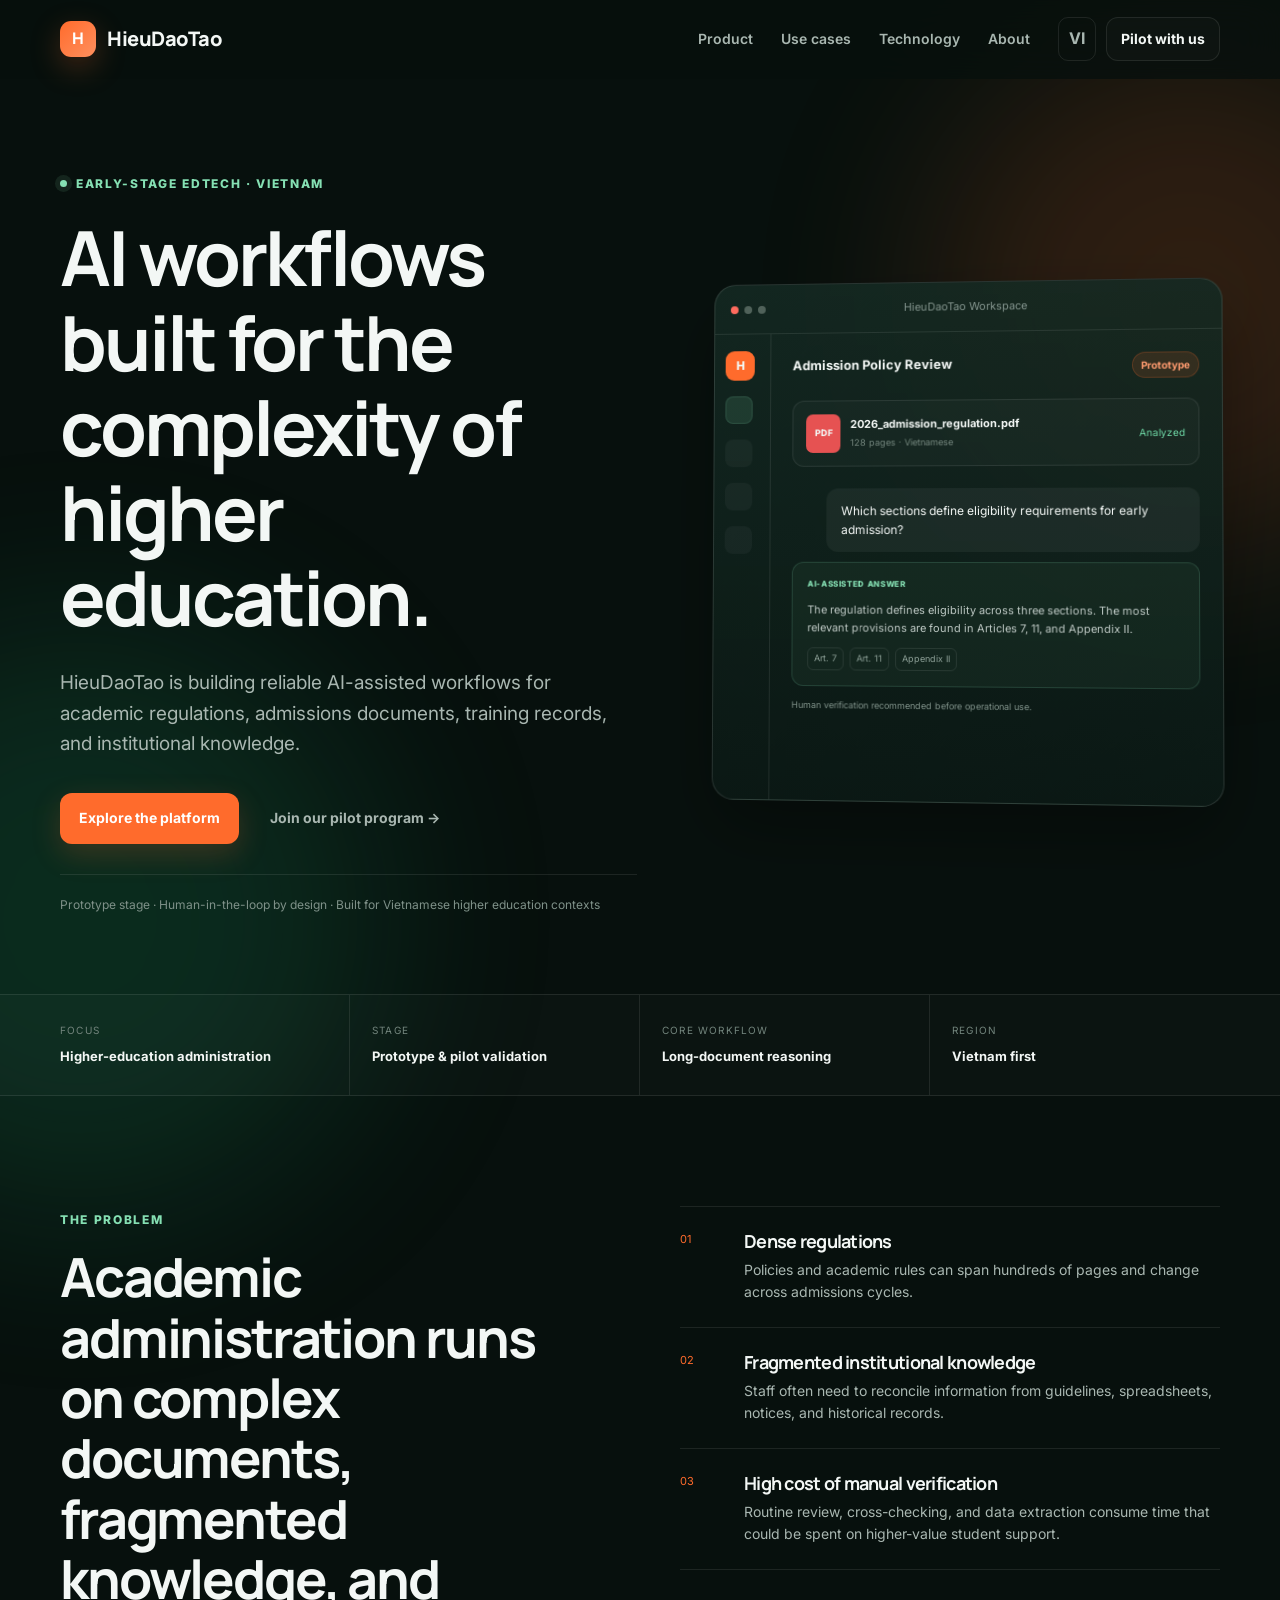
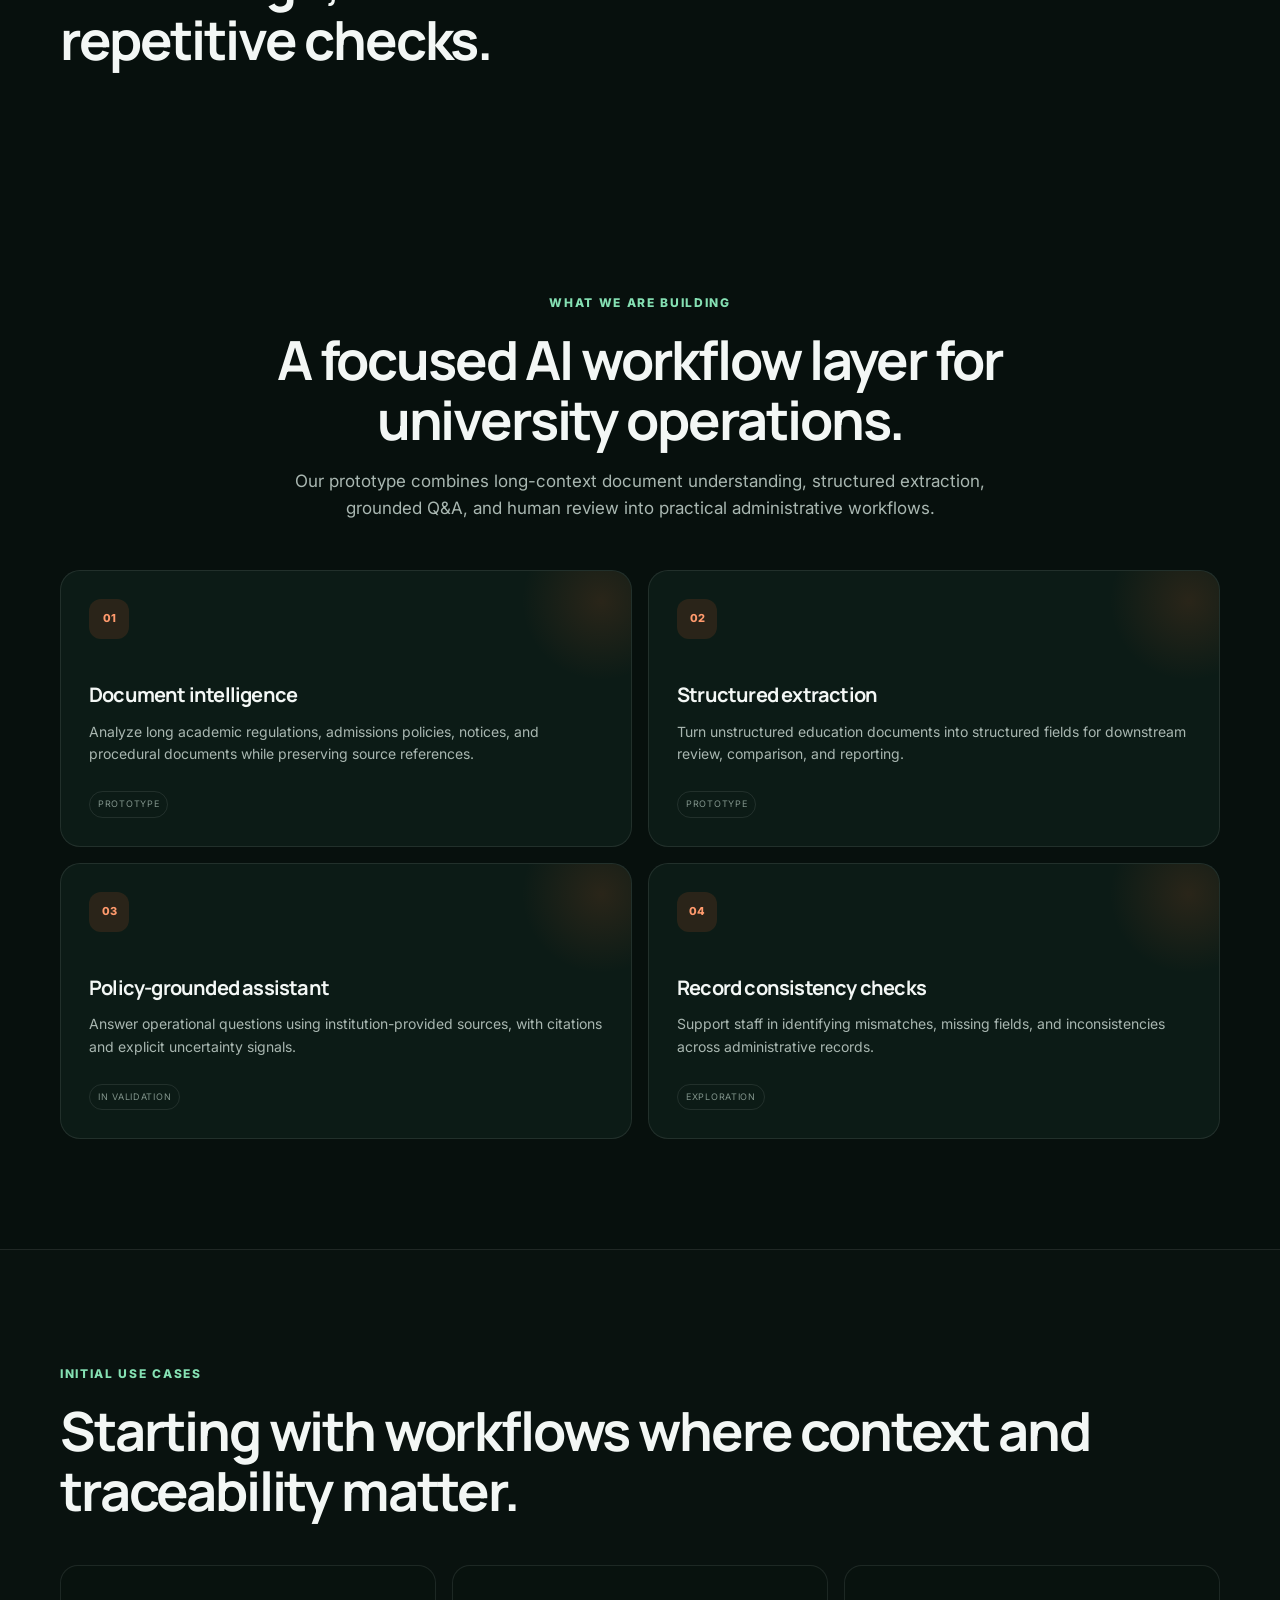
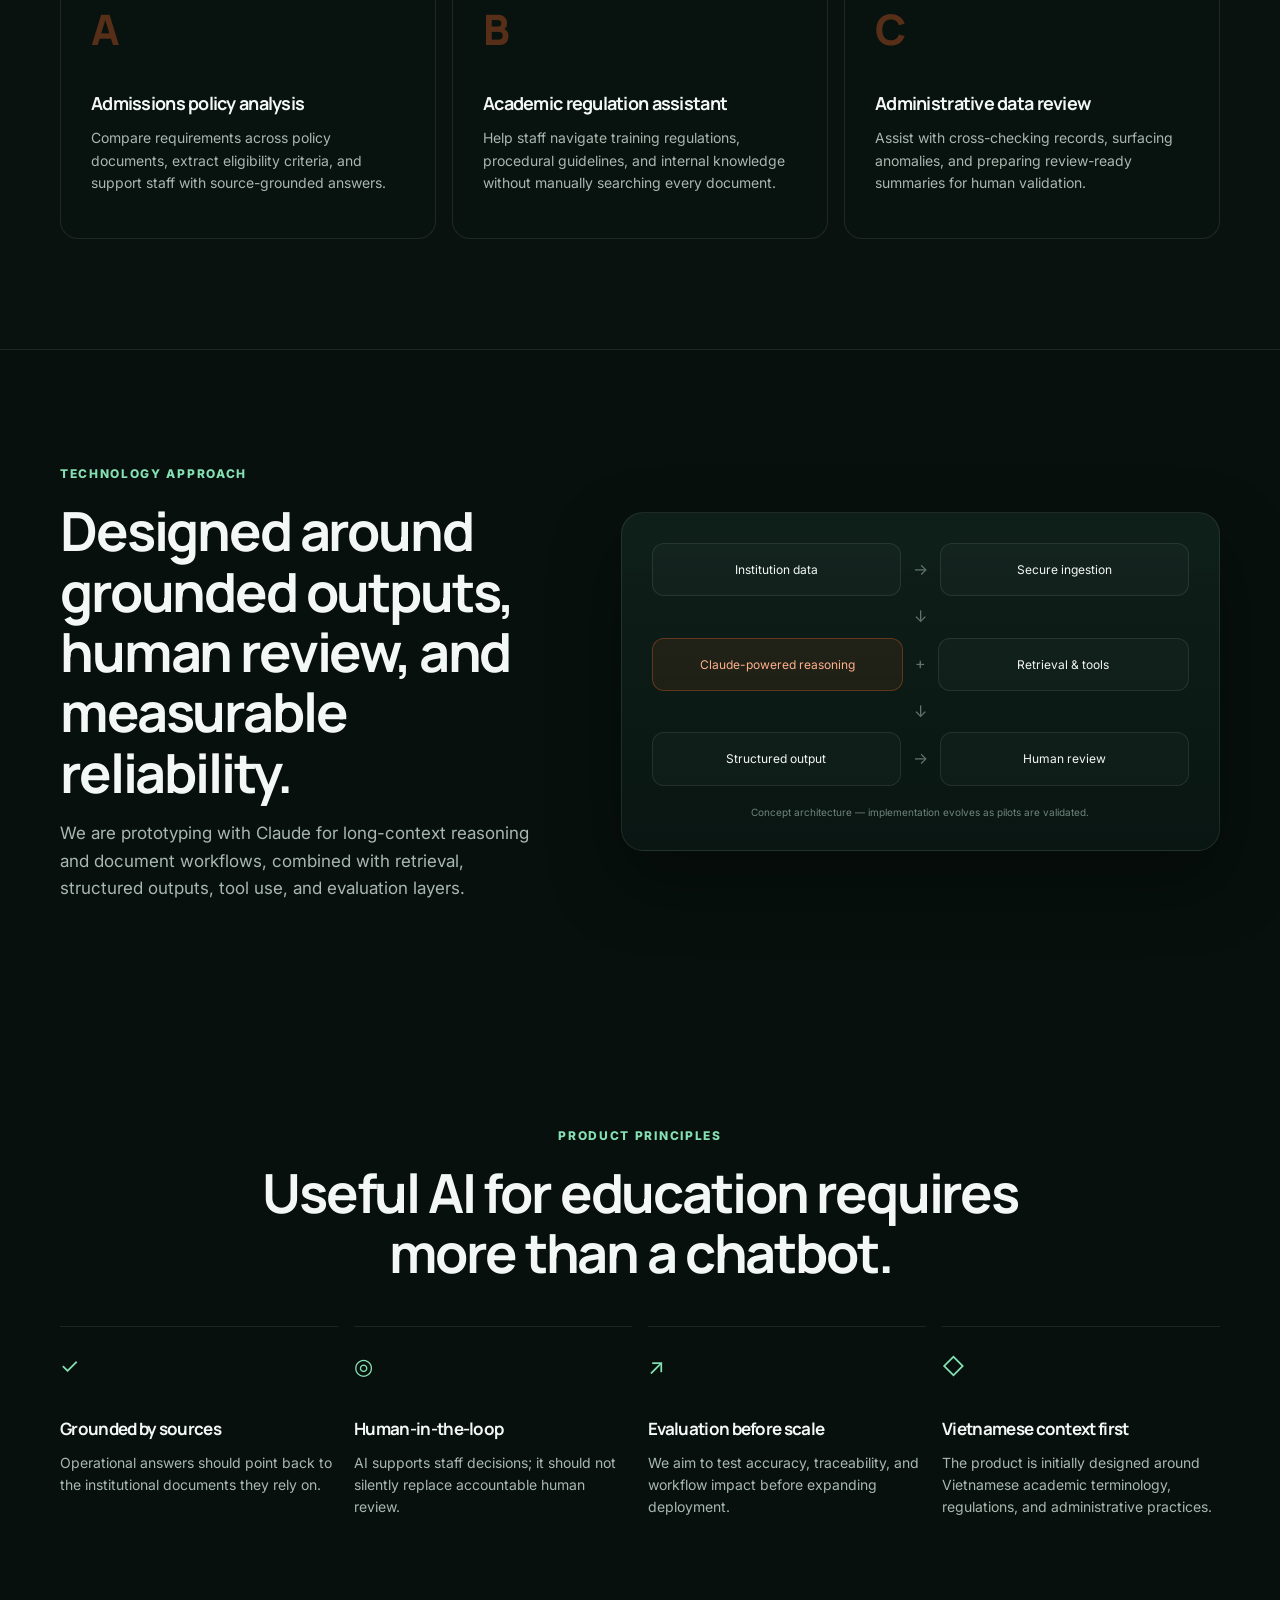
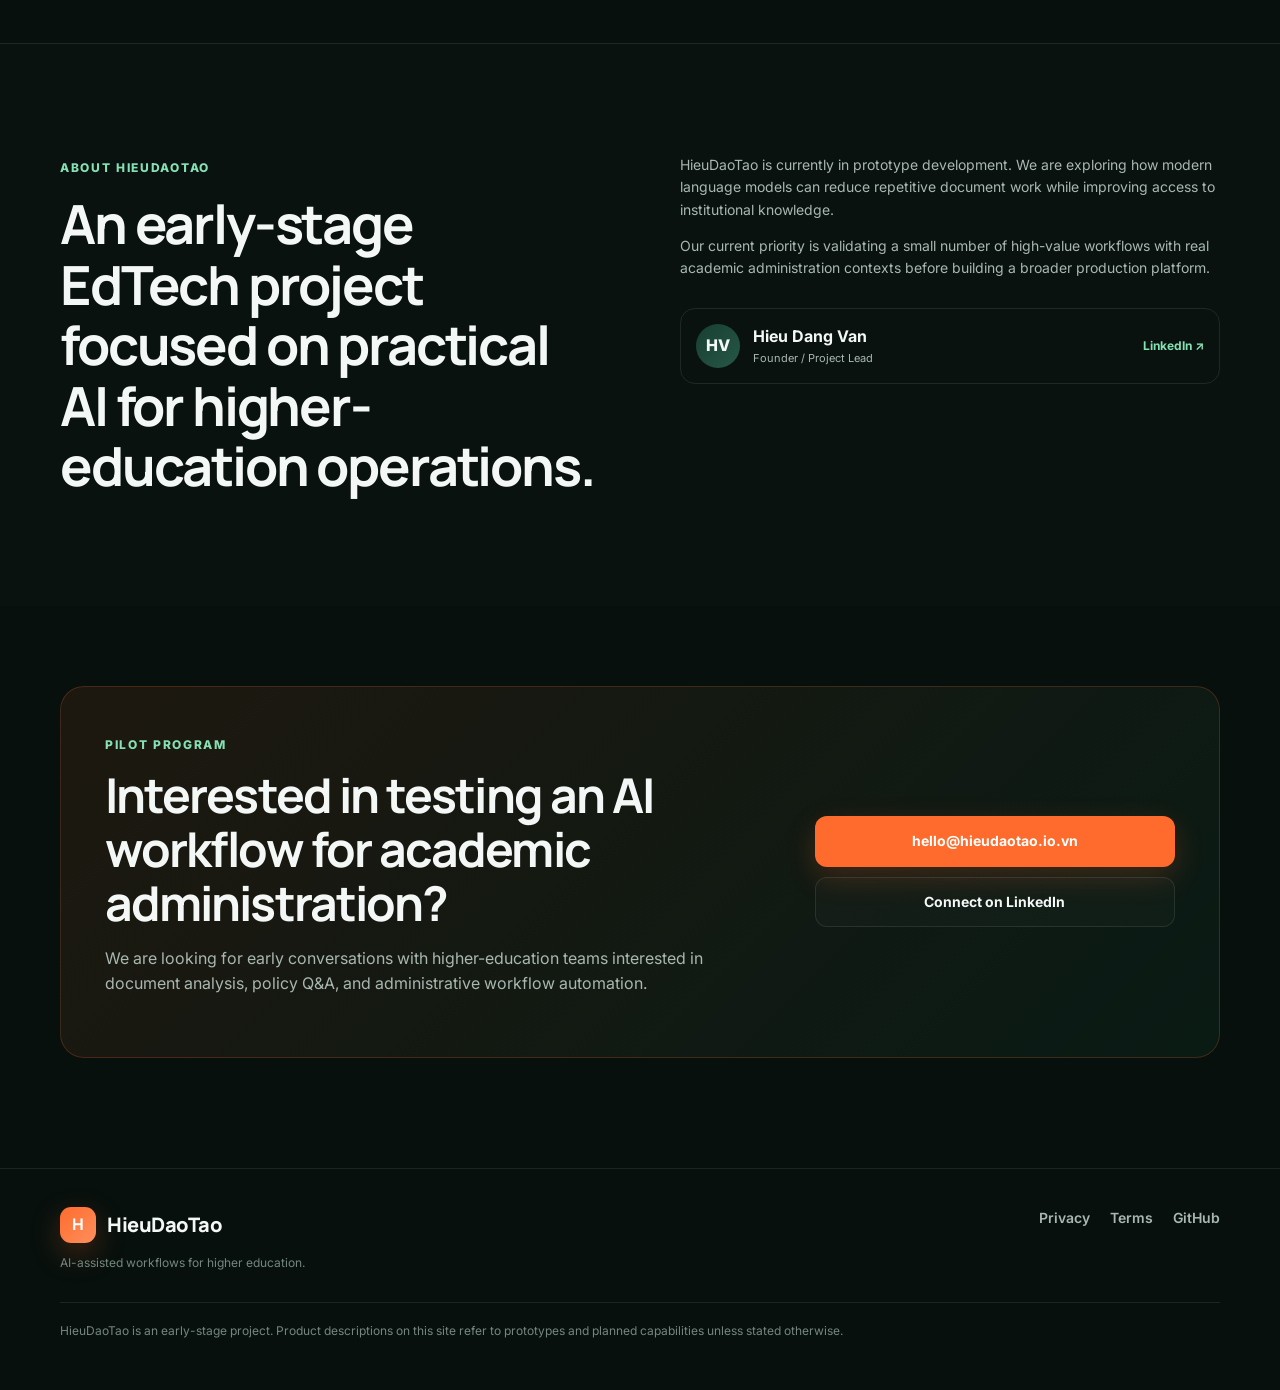
==== index.html @ e3865d44 "Initial commit" ====
<!DOCTYPE html>
<html lang="en">
<head>
  <meta charset="UTF-8" />
  <meta name="viewport" content="width=device-width, initial-scale=1.0" />
  <meta name="description" content="HieuDaoTao is an early-stage AI workflow platform for higher-education administration in Vietnam, focused on academic document analysis, policy-grounded assistance, structured extraction, and administrative workflow automation." />
  <meta name="keywords" content="HieuDaoTao, EdTech Vietnam, higher education AI, academic administration, AI workflow, document analysis, Claude, university automation" />
  <meta name="author" content="HieuDaoTao" />
  <meta name="robots" content="index,follow" />
  <meta property="og:title" content="HieuDaoTao — AI workflows for higher education" />
  <meta property="og:description" content="Building reliable AI-assisted workflows for academic administration, institutional knowledge, and complex education documents." />
  <meta property="og:type" content="website" />
  <meta property="og:url" content="https://www.hieudaotao.io.vn/" />
  <meta name="twitter:card" content="summary_large_image" />
  <link rel="canonical" href="https://www.hieudaotao.io.vn/" />
  <link rel="icon" href="data:image/svg+xml,<svg xmlns=%22http://www.w3.org/2000/svg%22 viewBox=%220 0 64 64%22><rect width=%2264%22 height=%2264%22 rx=%2216%22 fill=%22%23ff6b2c%22/><path d=%22M17 16h8v12h14V16h8v32h-8V36H25v12h-8z%22 fill=%22white%22/></svg>" />
  <title>HieuDaoTao — AI workflows for higher education</title>
  <link rel="preconnect" href="https://fonts.googleapis.com" />
  <link rel="preconnect" href="https://fonts.gstatic.com" crossorigin />
  <link href="https://fonts.googleapis.com/css2?family=Inter:wght@400;500;600;700;800&family=Manrope:wght@600;700;800&display=swap" rel="stylesheet" />
  <link rel="stylesheet" href="styles.css" />
  <script type="application/ld+json">
  {
    "@context": "https://schema.org",
    "@type": "Organization",
    "name": "HieuDaoTao",
    "url": "https://www.hieudaotao.io.vn/",
    "description": "Early-stage EdTech project building AI-assisted workflows for higher-education administration in Vietnam.",
    "foundingLocation": {"@type":"Place","addressCountry":"VN"},
    "sameAs": ["https://www.linkedin.com/in/hieu-dang-van-b16b89441"]
  }
  </script>
</head>
<body>
  <div class="page-glow glow-one"></div>
  <div class="page-glow glow-two"></div>

  <header class="site-header" id="top">
    <div class="container nav-wrap">
      <a class="brand" href="#top" aria-label="HieuDaoTao home">
        <span class="brand-mark">H</span>
        <span class="brand-name">HieuDaoTao</span>
      </a>

      <button class="nav-toggle" aria-label="Open navigation" aria-expanded="false">
        <span></span><span></span><span></span>
      </button>

      <nav class="nav-links" aria-label="Main navigation">
        <a href="#product" data-i18n="nav.product">Product</a>
        <a href="#use-cases" data-i18n="nav.usecases">Use cases</a>
        <a href="#technology" data-i18n="nav.technology">Technology</a>
        <a href="#about" data-i18n="nav.about">About</a>
      </nav>

      <div class="nav-actions">
        <button class="lang-switch" id="langSwitch" aria-label="Switch language">VI</button>
        <a class="btn btn-small btn-outline" href="#contact" data-i18n="nav.contact">Pilot with us</a>
      </div>
    </div>
  </header>

  <main>
    <section class="hero section">
      <div class="container hero-grid">
        <div class="hero-copy reveal">
          <div class="eyebrow"><span class="dot"></span><span data-i18n="hero.eyebrow">Early-stage EdTech · Vietnam</span></div>
          <h1 data-i18n="hero.title">AI workflows built for the complexity of higher education.</h1>
          <p class="hero-lead" data-i18n="hero.lead">HieuDaoTao is building reliable AI-assisted workflows for academic regulations, admissions documents, training records, and institutional knowledge.</p>
          <div class="hero-actions">
            <a class="btn btn-primary" href="#product" data-i18n="hero.cta1">Explore the platform</a>
            <a class="btn btn-ghost" href="#contact" data-i18n="hero.cta2">Join our pilot program →</a>
          </div>
          <div class="trust-line" data-i18n="hero.trust">Prototype stage · Human-in-the-loop by design · Built for Vietnamese higher education contexts</div>
        </div>

        <div class="hero-visual reveal" aria-label="Product concept interface">
          <div class="browser-card">
            <div class="browser-top"><div class="browser-dots"><span></span><span></span><span></span></div><div class="browser-label">HieuDaoTao Workspace</div></div>
            <div class="browser-body">
              <aside class="mini-sidebar">
                <div class="mini-logo">H</div>
                <div class="mini-nav active"></div><div class="mini-nav"></div><div class="mini-nav"></div><div class="mini-nav"></div>
              </aside>
              <div class="workspace">
                <div class="workspace-head"><span>Admission Policy Review</span><span class="status">Prototype</span></div>
                <div class="doc-card">
                  <div class="file-icon">PDF</div>
                  <div><strong>2026_admission_regulation.pdf</strong><small>128 pages · Vietnamese</small></div>
                  <span class="processed">Analyzed</span>
                </div>
                <div class="question">Which sections define eligibility requirements for early admission?</div>
                <div class="answer-card">
                  <div class="ai-chip">AI-assisted answer</div>
                  <p>The regulation defines eligibility across three sections. The most relevant provisions are found in Articles 7, 11, and Appendix II.</p>
                  <div class="sources"><span>Art. 7</span><span>Art. 11</span><span>Appendix II</span></div>
                </div>
                <div class="warning">Human verification recommended before operational use.</div>
              </div>
            </div>
          </div>
        </div>
      </div>
    </section>

    <section class="signal-strip">
      <div class="container signal-grid">
        <div><span class="signal-kicker" data-i18n="signals.one.kicker">Focus</span><strong data-i18n="signals.one.value">Higher-education administration</strong></div>
        <div><span class="signal-kicker" data-i18n="signals.two.kicker">Stage</span><strong data-i18n="signals.two.value">Prototype & pilot validation</strong></div>
        <div><span class="signal-kicker" data-i18n="signals.three.kicker">Core workflow</span><strong data-i18n="signals.three.value">Long-document reasoning</strong></div>
        <div><span class="signal-kicker" data-i18n="signals.four.kicker">Region</span><strong data-i18n="signals.four.value">Vietnam first</strong></div>
      </div>
    </section>

    <section class="section problem-section">
      <div class="container split-grid">
        <div class="section-heading reveal">
          <span class="section-label" data-i18n="problem.label">The problem</span>
          <h2 data-i18n="problem.title">Academic administration runs on complex documents, fragmented knowledge, and repetitive checks.</h2>
        </div>
        <div class="problem-list reveal">
          <div class="problem-item"><span>01</span><div><h3 data-i18n="problem.p1.title">Dense regulations</h3><p data-i18n="problem.p1.body">Policies and academic rules can span hundreds of pages and change across admissions cycles.</p></div></div>
          <div class="problem-item"><span>02</span><div><h3 data-i18n="problem.p2.title">Fragmented institutional knowledge</h3><p data-i18n="problem.p2.body">Staff often need to reconcile information from guidelines, spreadsheets, notices, and historical records.</p></div></div>
          <div class="problem-item"><span>03</span><div><h3 data-i18n="problem.p3.title">High cost of manual verification</h3><p data-i18n="problem.p3.body">Routine review, cross-checking, and data extraction consume time that could be spent on higher-value student support.</p></div></div>
        </div>
      </div>
    </section>

    <section class="section" id="product">
      <div class="container">
        <div class="section-heading centered reveal">
          <span class="section-label" data-i18n="product.label">What we are building</span>
          <h2 data-i18n="product.title">A focused AI workflow layer for university operations.</h2>
          <p data-i18n="product.lead">Our prototype combines long-context document understanding, structured extraction, grounded Q&A, and human review into practical administrative workflows.</p>
        </div>

        <div class="feature-grid">
          <article class="feature-card reveal"><div class="feature-icon">01</div><h3 data-i18n="product.f1.title">Document intelligence</h3><p data-i18n="product.f1.body">Analyze long academic regulations, admissions policies, notices, and procedural documents while preserving source references.</p><span class="feature-tag" data-i18n="product.f1.tag">Prototype</span></article>
          <article class="feature-card reveal"><div class="feature-icon">02</div><h3 data-i18n="product.f2.title">Structured extraction</h3><p data-i18n="product.f2.body">Turn unstructured education documents into structured fields for downstream review, comparison, and reporting.</p><span class="feature-tag" data-i18n="product.f2.tag">Prototype</span></article>
          <article class="feature-card reveal"><div class="feature-icon">03</div><h3 data-i18n="product.f3.title">Policy-grounded assistant</h3><p data-i18n="product.f3.body">Answer operational questions using institution-provided sources, with citations and explicit uncertainty signals.</p><span class="feature-tag" data-i18n="product.f3.tag">In validation</span></article>
          <article class="feature-card reveal"><div class="feature-icon">04</div><h3 data-i18n="product.f4.title">Record consistency checks</h3><p data-i18n="product.f4.body">Support staff in identifying mismatches, missing fields, and inconsistencies across administrative records.</p><span class="feature-tag" data-i18n="product.f4.tag">Exploration</span></article>
        </div>
      </div>
    </section>

    <section class="section usecase-section" id="use-cases">
      <div class="container">
        <div class="section-heading reveal">
          <span class="section-label" data-i18n="usecases.label">Initial use cases</span>
          <h2 data-i18n="usecases.title">Starting with workflows where context and traceability matter.</h2>
        </div>
        <div class="usecase-grid">
          <article class="usecase-card reveal"><div class="usecase-number">A</div><h3 data-i18n="usecases.u1.title">Admissions policy analysis</h3><p data-i18n="usecases.u1.body">Compare requirements across policy documents, extract eligibility criteria, and support staff with source-grounded answers.</p></article>
          <article class="usecase-card reveal"><div class="usecase-number">B</div><h3 data-i18n="usecases.u2.title">Academic regulation assistant</h3><p data-i18n="usecases.u2.body">Help staff navigate training regulations, procedural guidelines, and internal knowledge without manually searching every document.</p></article>
          <article class="usecase-card reveal"><div class="usecase-number">C</div><h3 data-i18n="usecases.u3.title">Administrative data review</h3><p data-i18n="usecases.u3.body">Assist with cross-checking records, surfacing anomalies, and preparing review-ready summaries for human validation.</p></article>
        </div>
      </div>
    </section>

    <section class="section architecture-section" id="technology">
      <div class="container architecture-grid">
        <div class="section-heading reveal">
          <span class="section-label" data-i18n="tech.label">Technology approach</span>
          <h2 data-i18n="tech.title">Designed around grounded outputs, human review, and measurable reliability.</h2>
          <p data-i18n="tech.lead">We are prototyping with Claude for long-context reasoning and document workflows, combined with retrieval, structured outputs, tool use, and evaluation layers.</p>
        </div>
        <div class="architecture-card reveal">
          <div class="arch-row"><div class="arch-node">Institution data</div><span>→</span><div class="arch-node">Secure ingestion</div></div>
          <div class="arch-connector">↓</div>
          <div class="arch-row"><div class="arch-node emphasis">Claude-powered reasoning</div><span>+</span><div class="arch-node">Retrieval & tools</div></div>
          <div class="arch-connector">↓</div>
          <div class="arch-row"><div class="arch-node">Structured output</div><span>→</span><div class="arch-node">Human review</div></div>
          <div class="arch-note" data-i18n="tech.note">Concept architecture — implementation evolves as pilots are validated.</div>
        </div>
      </div>
    </section>

    <section class="section principles-section">
      <div class="container">
        <div class="section-heading centered reveal">
          <span class="section-label" data-i18n="principles.label">Product principles</span>
          <h2 data-i18n="principles.title">Useful AI for education requires more than a chatbot.</h2>
        </div>
        <div class="principles-grid">
          <div class="principle reveal"><div class="principle-icon">✓</div><h3 data-i18n="principles.p1.title">Grounded by sources</h3><p data-i18n="principles.p1.body">Operational answers should point back to the institutional documents they rely on.</p></div>
          <div class="principle reveal"><div class="principle-icon">◎</div><h3 data-i18n="principles.p2.title">Human-in-the-loop</h3><p data-i18n="principles.p2.body">AI supports staff decisions; it should not silently replace accountable human review.</p></div>
          <div class="principle reveal"><div class="principle-icon">↗</div><h3 data-i18n="principles.p3.title">Evaluation before scale</h3><p data-i18n="principles.p3.body">We aim to test accuracy, traceability, and workflow impact before expanding deployment.</p></div>
          <div class="principle reveal"><div class="principle-icon">◇</div><h3 data-i18n="principles.p4.title">Vietnamese context first</h3><p data-i18n="principles.p4.body">The product is initially designed around Vietnamese academic terminology, regulations, and administrative practices.</p></div>
        </div>
      </div>
    </section>

    <section class="section about-section" id="about">
      <div class="container about-grid">
        <div class="section-heading reveal">
          <span class="section-label" data-i18n="about.label">About HieuDaoTao</span>
          <h2 data-i18n="about.title">An early-stage EdTech project focused on practical AI for higher-education operations.</h2>
        </div>
        <div class="about-copy reveal">
          <p data-i18n="about.p1">HieuDaoTao is currently in prototype development. We are exploring how modern language models can reduce repetitive document work while improving access to institutional knowledge.</p>
          <p data-i18n="about.p2">Our current priority is validating a small number of high-value workflows with real academic administration contexts before building a broader production platform.</p>
          <div class="founder-card">
            <div class="avatar">HV</div>
            <div><strong>Hieu Dang Van</strong><span data-i18n="about.role">Founder / Project Lead</span></div>
            <a href="https://www.linkedin.com/in/hieu-dang-van-b16b89441" target="_blank" rel="noopener noreferrer">LinkedIn ↗</a>
          </div>
        </div>
      </div>
    </section>

    <section class="section contact-section" id="contact">
      <div class="container contact-card reveal">
        <div>
          <span class="section-label" data-i18n="contact.label">Pilot program</span>
          <h2 data-i18n="contact.title">Interested in testing an AI workflow for academic administration?</h2>
          <p data-i18n="contact.body">We are looking for early conversations with higher-education teams interested in document analysis, policy Q&A, and administrative workflow automation.</p>
        </div>
        <div class="contact-actions">
          <a class="btn btn-primary" href="mailto:hello@hieudaotao.io.vn" data-i18n="contact.email">hello@hieudaotao.io.vn</a>
          <a class="btn btn-outline" href="https://www.linkedin.com/in/hieu-dang-van-b16b89441" target="_blank" rel="noopener noreferrer" data-i18n="contact.linkedin">Connect on LinkedIn</a>
        </div>
      </div>
    </section>
  </main>

  <footer class="footer">
    <div class="container footer-grid">
      <div><a class="brand" href="#top"><span class="brand-mark">H</span><span class="brand-name">HieuDaoTao</span></a><p data-i18n="footer.tagline">AI-assisted workflows for higher education.</p></div>
      <div class="footer-links"><a href="privacy.html" data-i18n="footer.privacy">Privacy</a><a href="terms.html" data-i18n="footer.terms">Terms</a><a href="https://github.com/tieuhac0109/tvtsDUE" target="_blank" rel="noopener noreferrer">GitHub</a></div>
      <p class="footer-note" data-i18n="footer.note">HieuDaoTao is an early-stage project. Product descriptions on this site refer to prototypes and planned capabilities unless stated otherwise.</p>
    </div>
  </footer>

  <script src="script.js"></script>
</body>
</html>
---- styles.css ----
:root {
  --bg: #07100d;
  --bg-soft: #0b1713;
  --panel: rgba(16, 32, 27, .72);
  --panel-solid: #10201b;
  --line: rgba(255,255,255,.09);
  --text: #f3f7f5;
  --muted: #a9b7b1;
  --accent: #ff6b2c;
  --accent-2: #85e0b3;
  --success: #6ed7a5;
  --font: Inter, system-ui, sans-serif;
  --display: Manrope, Inter, system-ui, sans-serif;
  --shadow: 0 30px 70px rgba(0,0,0,.35);
}
*{box-sizing:border-box}
html{scroll-behavior:smooth}
body{margin:0;background:var(--bg);color:var(--text);font-family:var(--font);line-height:1.6;overflow-x:hidden}
a{color:inherit;text-decoration:none}
button{font:inherit}
.container{width:min(1160px,calc(100% - 40px));margin:0 auto}
.section{padding:110px 0;position:relative}
.page-glow{position:fixed;border-radius:50%;filter:blur(100px);opacity:.16;pointer-events:none;z-index:-1}
.glow-one{width:520px;height:520px;background:var(--accent);right:-170px;top:40px}
.glow-two{width:600px;height:600px;background:#23b978;left:-220px;top:620px}
.site-header{position:sticky;top:0;z-index:50;background:rgba(7,16,13,.78);backdrop-filter:blur(18px);border-bottom:1px solid transparent;transition:.25s ease}
.site-header.scrolled{border-bottom-color:var(--line)}
.nav-wrap{height:78px;display:flex;align-items:center;gap:28px}
.brand{display:inline-flex;align-items:center;gap:11px;font-family:var(--display);font-weight:800;letter-spacing:-.03em}
.brand-mark{width:36px;height:36px;border-radius:11px;background:linear-gradient(135deg,var(--accent),#ff8f5e);display:grid;place-items:center;color:white;box-shadow:0 10px 30px rgba(255,107,44,.25)}
.brand-name{font-size:20px}
.nav-links{display:flex;gap:28px;margin-left:auto}
.nav-links a,.footer-links a{color:var(--muted);font-size:14px;font-weight:600;transition:.2s}
.nav-links a:hover,.footer-links a:hover{color:var(--text)}
.nav-actions{display:flex;align-items:center;gap:10px}
.lang-switch{background:transparent;border:1px solid var(--line);color:var(--muted);border-radius:10px;padding:8px 10px;cursor:pointer;font-weight:700}
.nav-toggle{display:none;background:none;border:0;width:40px;height:40px;padding:8px;margin-left:auto}
.nav-toggle span{display:block;height:2px;background:#fff;margin:5px 0;border-radius:2px}
.btn{display:inline-flex;align-items:center;justify-content:center;gap:8px;border-radius:12px;padding:13px 18px;font-weight:700;font-size:14px;border:1px solid transparent;transition:.2s ease;white-space:nowrap}
.btn:hover{transform:translateY(-2px)}
.btn-primary{background:var(--accent);color:white;box-shadow:0 10px 30px rgba(255,107,44,.2)}
.btn-outline{border-color:var(--line);background:rgba(255,255,255,.02)}
.btn-ghost{color:var(--muted)}
.btn-small{padding:10px 14px}
.hero{padding-top:90px;padding-bottom:80px}
.hero-grid{display:grid;grid-template-columns:1.06fr .94fr;gap:72px;align-items:center}
.eyebrow,.section-label{display:inline-flex;align-items:center;gap:9px;color:var(--accent-2);font-size:12px;font-weight:800;text-transform:uppercase;letter-spacing:.14em}
.dot{width:7px;height:7px;background:var(--accent-2);border-radius:50%;box-shadow:0 0 0 5px rgba(133,224,179,.1)}
h1,h2,h3{font-family:var(--display);margin:0;line-height:1.12;letter-spacing:-.04em}
h1{font-size:clamp(44px,6vw,76px);max-width:820px;margin-top:20px}
h2{font-size:clamp(34px,4.3vw,54px)}
h3{font-size:20px}
.hero-lead{font-size:19px;color:var(--muted);max-width:680px;margin:28px 0 0}
.hero-actions{display:flex;gap:12px;flex-wrap:wrap;margin-top:34px}
.trust-line{margin-top:30px;padding-top:20px;border-top:1px solid var(--line);font-size:12px;color:#7f9189}
.browser-card{border:1px solid rgba(255,255,255,.12);background:linear-gradient(180deg,rgba(20,41,34,.88),rgba(10,24,20,.96));border-radius:22px;overflow:hidden;box-shadow:var(--shadow);transform:perspective(900px) rotateY(-3deg) rotateX(1deg)}
.browser-top{height:50px;border-bottom:1px solid var(--line);display:flex;align-items:center;padding:0 16px;position:relative}
.browser-dots{display:flex;gap:6px}.browser-dots span{width:8px;height:8px;border-radius:50%;background:#50625a}.browser-dots span:first-child{background:#ff6b5e}.browser-label{font-size:11px;color:#82938c;position:absolute;left:50%;transform:translateX(-50%)}
.browser-body{min-height:470px;display:flex}.mini-sidebar{width:58px;border-right:1px solid var(--line);padding:17px 11px}.mini-logo{width:30px;height:30px;background:var(--accent);border-radius:9px;display:grid;place-items:center;font-weight:800;font-size:12px}.mini-nav{width:28px;height:28px;border-radius:8px;background:rgba(255,255,255,.04);margin-top:16px}.mini-nav.active{background:rgba(133,224,179,.12);border:1px solid rgba(133,224,179,.14)}
.workspace{padding:22px;flex:1}.workspace-head{display:flex;justify-content:space-between;font-size:13px;font-weight:700}.status{font-size:10px;background:rgba(255,107,44,.13);color:#ff9b6f;border:1px solid rgba(255,107,44,.2);padding:4px 8px;border-radius:99px}.doc-card{display:flex;align-items:center;gap:10px;margin-top:20px;padding:13px;border-radius:12px;border:1px solid var(--line);background:rgba(255,255,255,.025);font-size:11px}.file-icon{width:35px;height:39px;border-radius:7px;background:#e65252;display:grid;place-items:center;font-size:9px;font-weight:800}.doc-card small{display:block;color:#73857d;margin-top:2px}.processed{margin-left:auto;color:var(--success);font-size:10px}.question{margin-top:22px;padding:13px 15px;background:rgba(255,255,255,.05);border-radius:12px;font-size:12px;margin-left:35px}.answer-card{margin-top:10px;padding:15px;border:1px solid rgba(133,224,179,.16);background:rgba(133,224,179,.05);border-radius:12px;font-size:11px}.ai-chip{color:var(--accent-2);font-weight:800;text-transform:uppercase;letter-spacing:.08em;font-size:8px}.answer-card p{color:#bec9c4}.sources{display:flex;gap:6px}.sources span{font-size:9px;border:1px solid var(--line);padding:3px 6px;border-radius:6px;color:#8ea198}.warning{margin-top:12px;color:#7f9189;font-size:9px}
.signal-strip{border-top:1px solid var(--line);border-bottom:1px solid var(--line);background:rgba(255,255,255,.018)}
.signal-grid{display:grid;grid-template-columns:repeat(4,1fr)}.signal-grid>div{padding:27px 22px;border-right:1px solid var(--line)}.signal-grid>div:first-child{padding-left:0}.signal-grid>div:last-child{border-right:0}.signal-kicker{display:block;color:#73857d;font-size:10px;text-transform:uppercase;letter-spacing:.12em;margin-bottom:5px}.signal-grid strong{font-size:13px}
.split-grid{display:grid;grid-template-columns:1fr 1fr;gap:80px}.section-heading h2{margin-top:14px}.section-heading p{max-width:720px;color:var(--muted);font-size:17px;margin:18px 0 0}.centered{text-align:center;max-width:800px;margin:0 auto}.centered p{margin-left:auto;margin-right:auto}
.problem-list{border-top:1px solid var(--line)}.problem-item{display:grid;grid-template-columns:48px 1fr;gap:16px;padding:24px 0;border-bottom:1px solid var(--line)}.problem-item>span{font-size:11px;color:var(--accent)}.problem-item h3{font-size:18px;margin-bottom:7px}.problem-item p{margin:0;color:var(--muted);font-size:14px}
.feature-grid{display:grid;grid-template-columns:repeat(2,1fr);gap:16px;margin-top:48px}.feature-card{position:relative;background:var(--panel);border:1px solid var(--line);border-radius:20px;padding:28px;min-height:250px;overflow:hidden}.feature-card:after{content:"";position:absolute;width:160px;height:160px;background:radial-gradient(circle,rgba(255,107,44,.12),transparent 70%);right:-50px;top:-50px}.feature-icon{width:40px;height:40px;border-radius:12px;background:rgba(255,107,44,.12);color:#ff9a6d;display:grid;place-items:center;font-size:11px;font-weight:800;margin-bottom:45px}.feature-card p,.usecase-card p,.principle p,.about-copy p{color:var(--muted);font-size:14px}.feature-tag{display:inline-block;margin-top:12px;padding:5px 8px;border-radius:999px;border:1px solid var(--line);font-size:9px;text-transform:uppercase;letter-spacing:.08em;color:#82958c}
.usecase-section{background:rgba(255,255,255,.012);border-top:1px solid var(--line);border-bottom:1px solid var(--line)}.usecase-grid{display:grid;grid-template-columns:repeat(3,1fr);gap:16px;margin-top:44px}.usecase-card{padding:30px;border:1px solid var(--line);border-radius:18px;background:rgba(9,21,17,.7)}.usecase-number{font-family:var(--display);font-size:42px;font-weight:800;color:rgba(255,107,44,.32);margin-bottom:30px}.usecase-card h3{font-size:18px}
.architecture-grid{display:grid;grid-template-columns:.9fr 1.1fr;gap:70px;align-items:center}.architecture-card{border:1px solid var(--line);background:linear-gradient(180deg,rgba(17,35,29,.8),rgba(10,23,19,.9));border-radius:22px;padding:30px;box-shadow:var(--shadow)}.arch-row{display:flex;gap:12px;align-items:center}.arch-row>span{color:#60756b}.arch-node{flex:1;border:1px solid var(--line);border-radius:12px;padding:16px;text-align:center;font-size:12px;background:rgba(255,255,255,.025)}.arch-node.emphasis{border-color:rgba(255,107,44,.3);background:rgba(255,107,44,.08);color:#ffb08d}.arch-connector{text-align:center;color:#60756b;padding:8px}.arch-note{font-size:10px;color:#70847b;text-align:center;margin-top:18px}
.principles-grid{display:grid;grid-template-columns:repeat(4,1fr);gap:16px;margin-top:44px}.principle{border-top:1px solid var(--line);padding-top:22px}.principle-icon{font-size:22px;color:var(--accent-2);margin-bottom:34px}.principle h3{font-size:17px}
.about-section{background:rgba(255,255,255,.012);border-top:1px solid var(--line)}.about-grid{display:grid;grid-template-columns:1fr 1fr;gap:80px}.about-copy>p:first-child{margin-top:0}.founder-card{display:flex;align-items:center;gap:13px;margin-top:28px;padding:15px;border:1px solid var(--line);border-radius:15px}.avatar{width:44px;height:44px;border-radius:50%;display:grid;place-items:center;background:linear-gradient(135deg,#173f31,#275747);font-weight:800}.founder-card strong,.founder-card span{display:block}.founder-card span{font-size:11px;color:var(--muted)}.founder-card a{margin-left:auto;color:var(--accent-2);font-size:12px;font-weight:700}
.contact-section{padding-top:80px}.contact-card{padding:44px;border-radius:24px;border:1px solid rgba(255,107,44,.2);background:linear-gradient(135deg,rgba(255,107,44,.09),rgba(18,59,45,.25));display:grid;grid-template-columns:1.3fr .7fr;gap:40px;align-items:center}.contact-card h2{font-size:clamp(30px,4vw,48px);margin-top:12px}.contact-card p{color:var(--muted);max-width:700px}.contact-actions{display:flex;flex-direction:column;align-items:stretch;gap:10px}
.footer{border-top:1px solid var(--line);padding:38px 0 50px}.footer-grid{display:grid;grid-template-columns:1fr auto;gap:20px}.footer p{color:#74867e;font-size:12px;margin:10px 0 0}.footer-links{display:flex;gap:20px;align-items:flex-start}.footer-note{grid-column:1/-1;border-top:1px solid var(--line);padding-top:18px!important}
.reveal{opacity:0;transform:translateY(18px);transition:opacity .6s ease,transform .6s ease}.reveal.visible{opacity:1;transform:none}
@media (max-width:900px){.nav-links,.nav-actions .btn{display:none}.nav-toggle{display:block}.nav-actions{margin-left:0}.nav-wrap{gap:10px}.nav-links.mobile-open{display:flex;position:absolute;top:78px;left:20px;right:20px;flex-direction:column;background:#0c1a15;border:1px solid var(--line);border-radius:16px;padding:18px;box-shadow:var(--shadow)}.hero-grid,.split-grid,.architecture-grid,.about-grid,.contact-card{grid-template-columns:1fr}.hero{padding-top:55px}.hero-grid{gap:50px}.browser-card{transform:none;max-width:620px}.signal-grid{grid-template-columns:repeat(2,1fr)}.signal-grid>div{border-bottom:1px solid var(--line)}.feature-grid{grid-template-columns:1fr}.usecase-grid{grid-template-columns:1fr}.principles-grid{grid-template-columns:repeat(2,1fr)}.section{padding:80px 0}}
@media (max-width:560px){.container{width:min(100% - 28px,1160px)}h1{font-size:42px}.hero-lead{font-size:16px}.browser-body{min-height:400px}.mini-sidebar{display:none}.workspace{padding:16px}.signal-grid{grid-template-columns:1fr}.signal-grid>div{border-right:0;padding-left:0}.principles-grid{grid-template-columns:1fr}.contact-card{padding:28px 22px}.footer-grid{grid-template-columns:1fr}.footer-links{flex-wrap:wrap}.nav-actions{margin-left:auto}.section{padding:68px 0}}
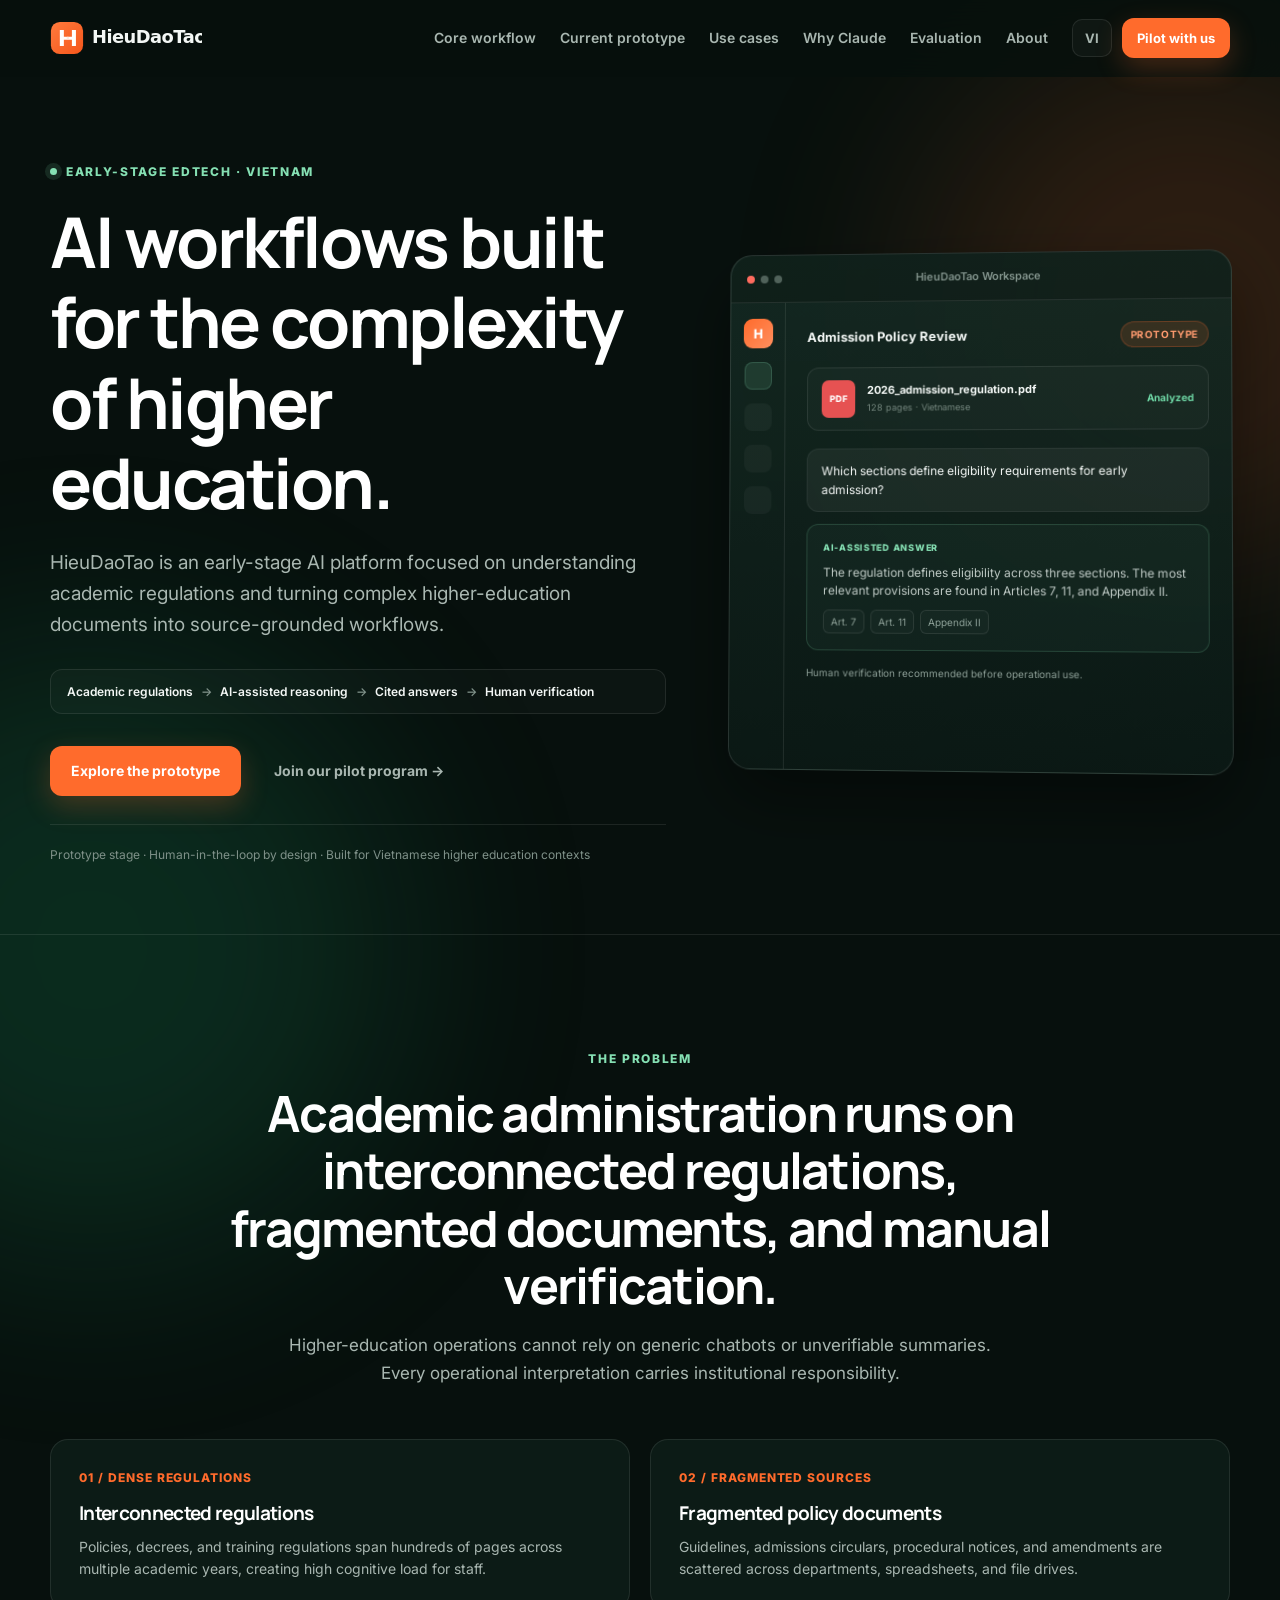
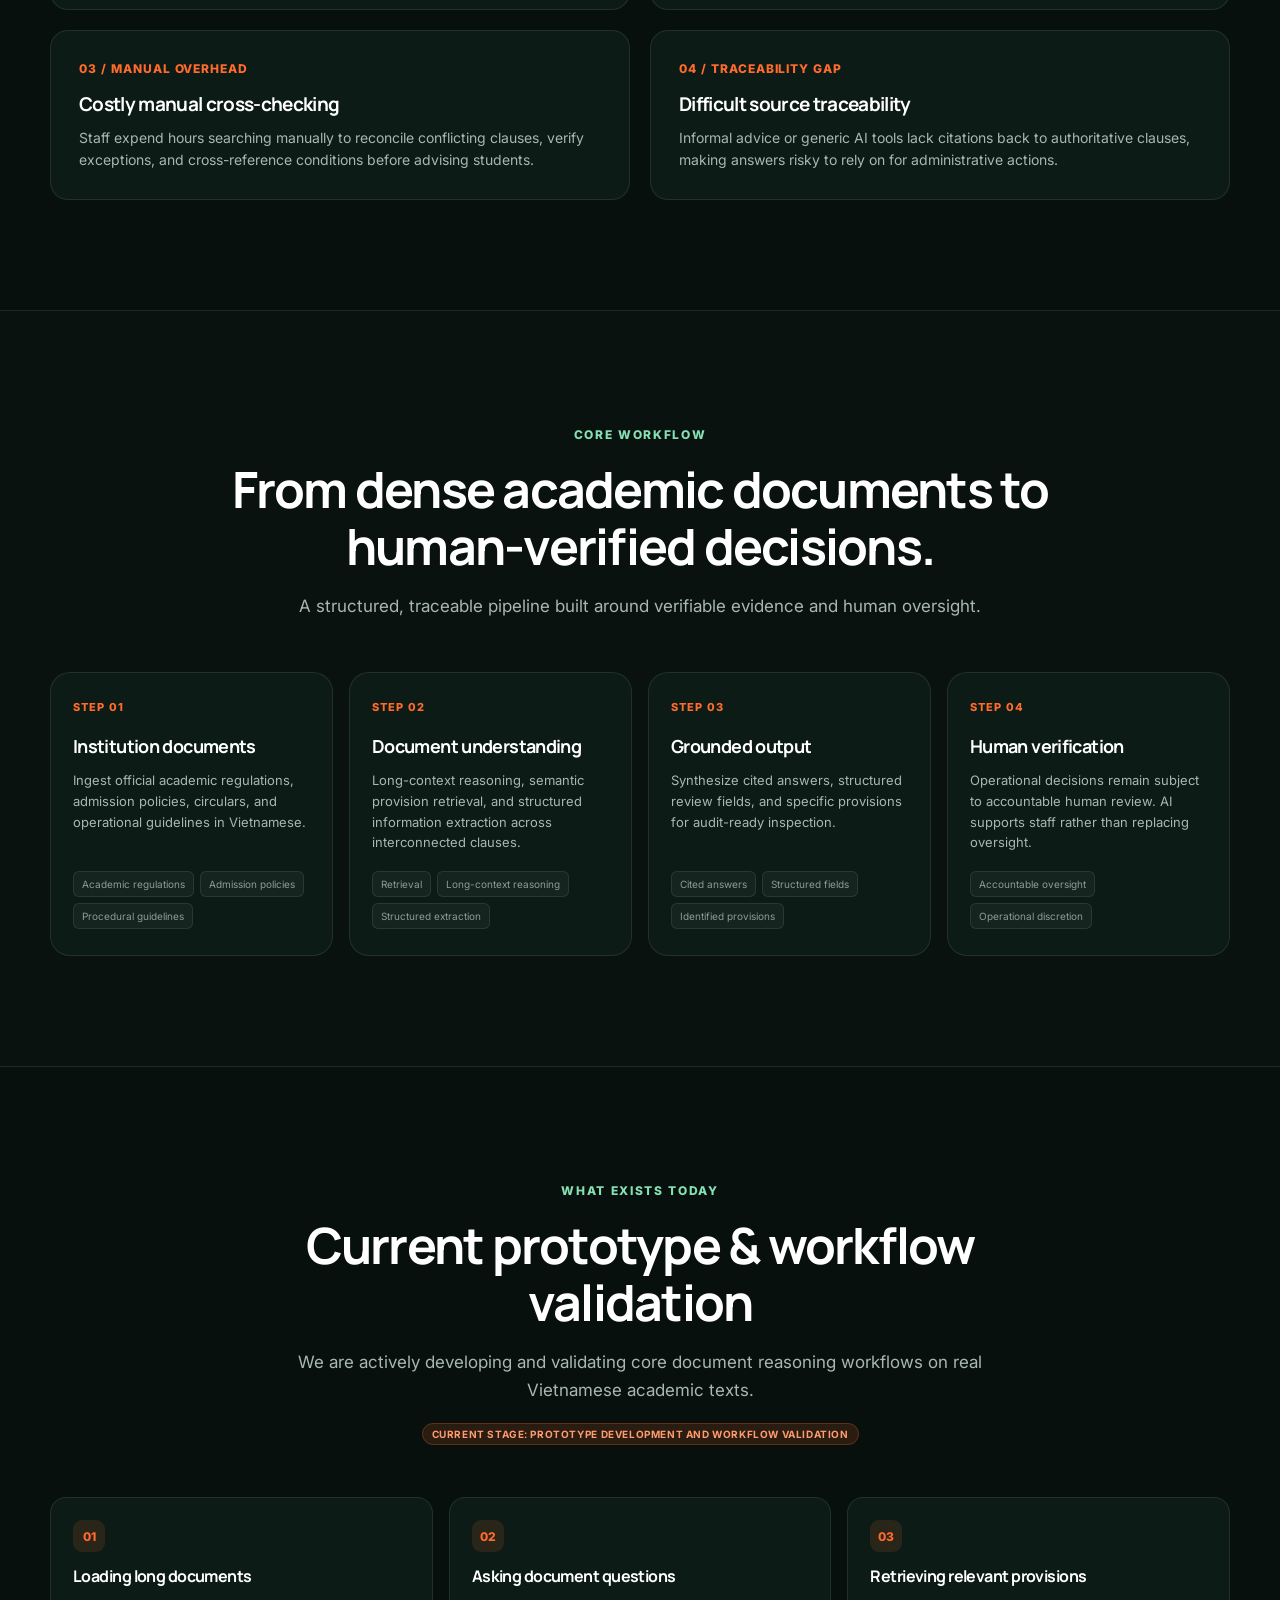
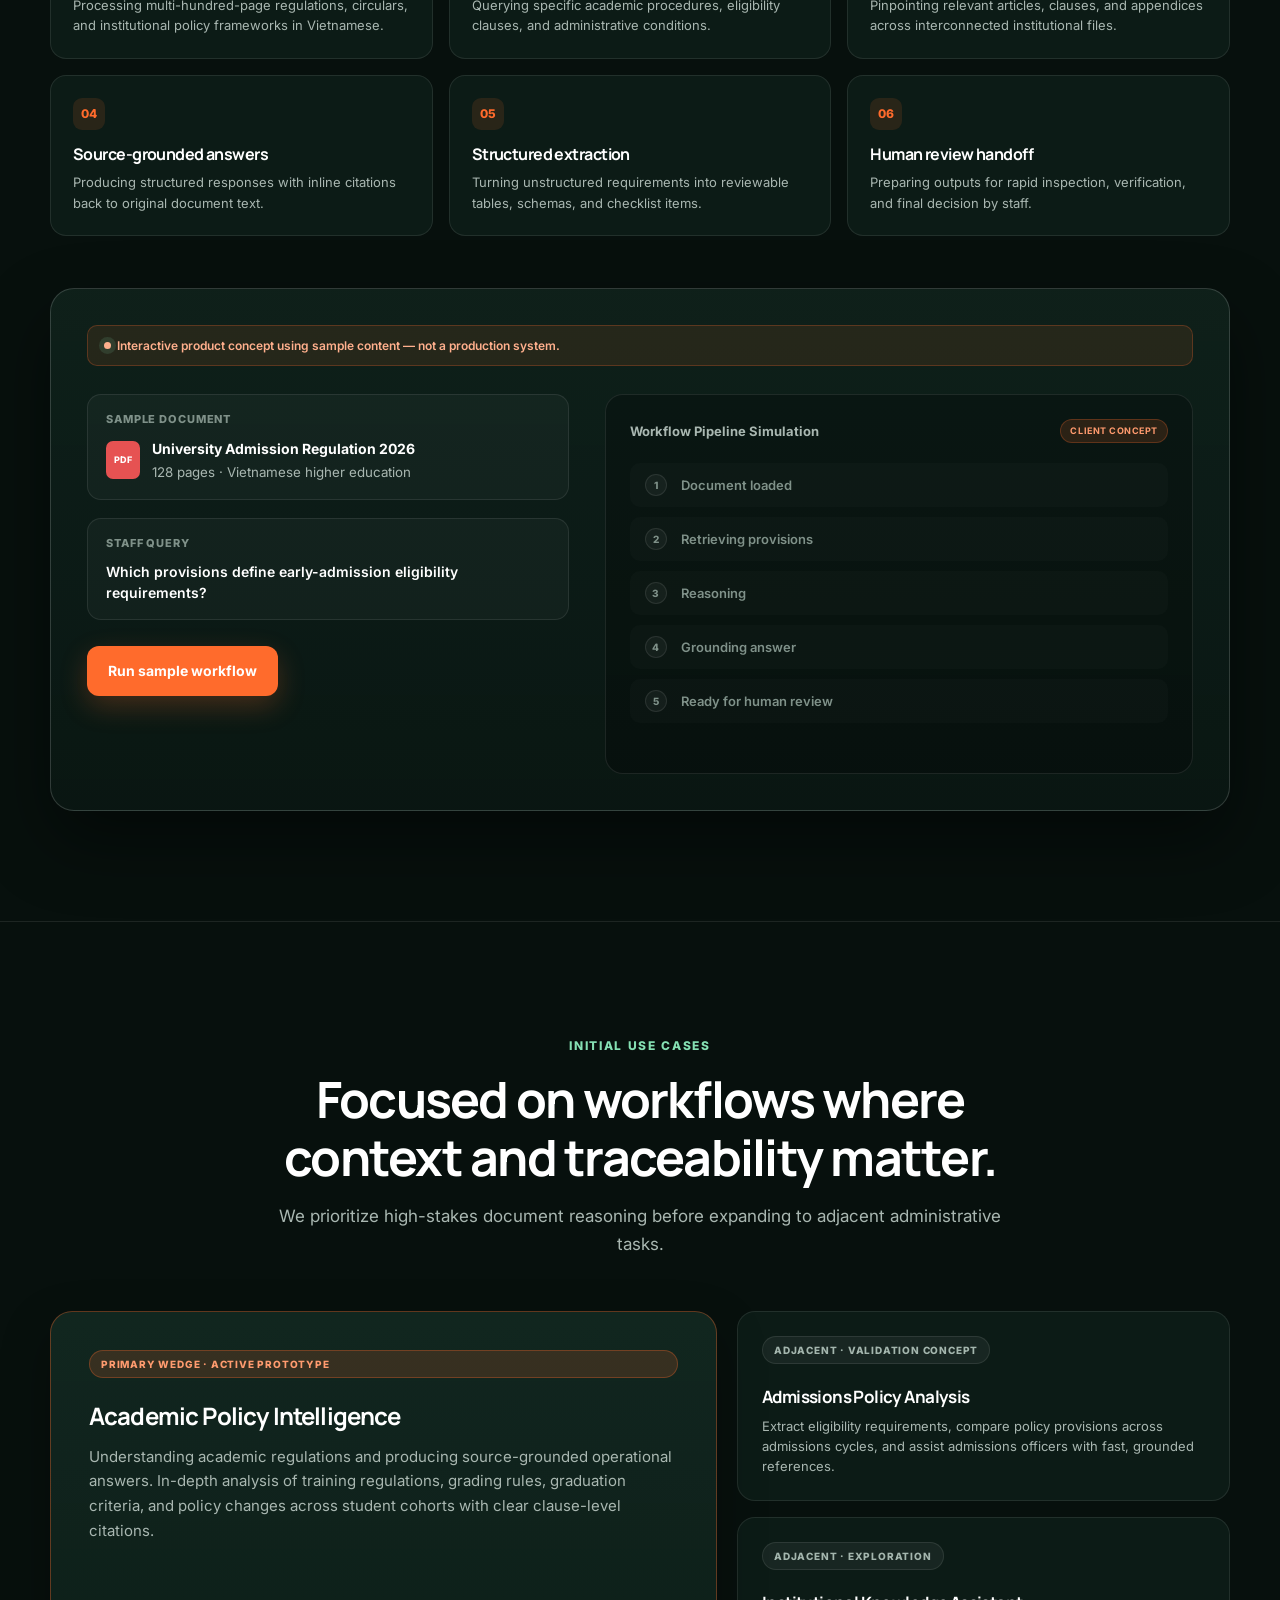
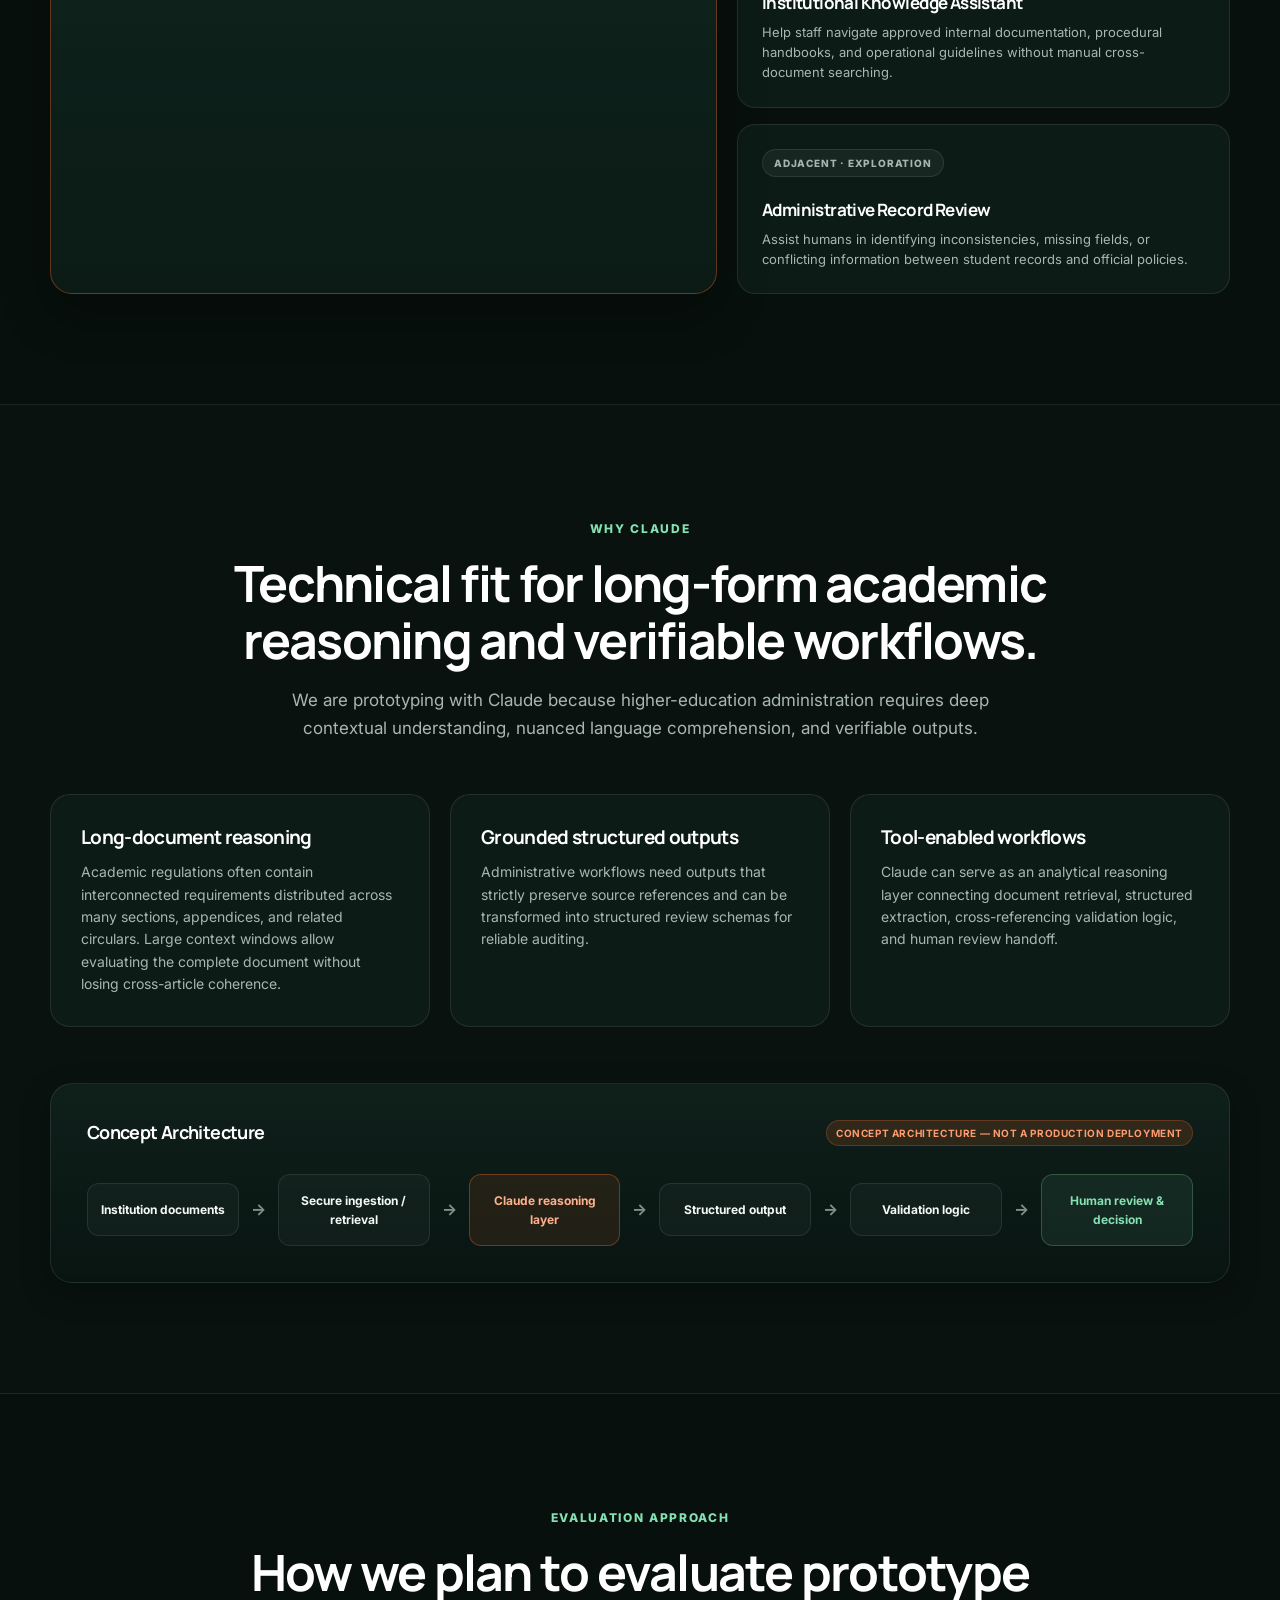
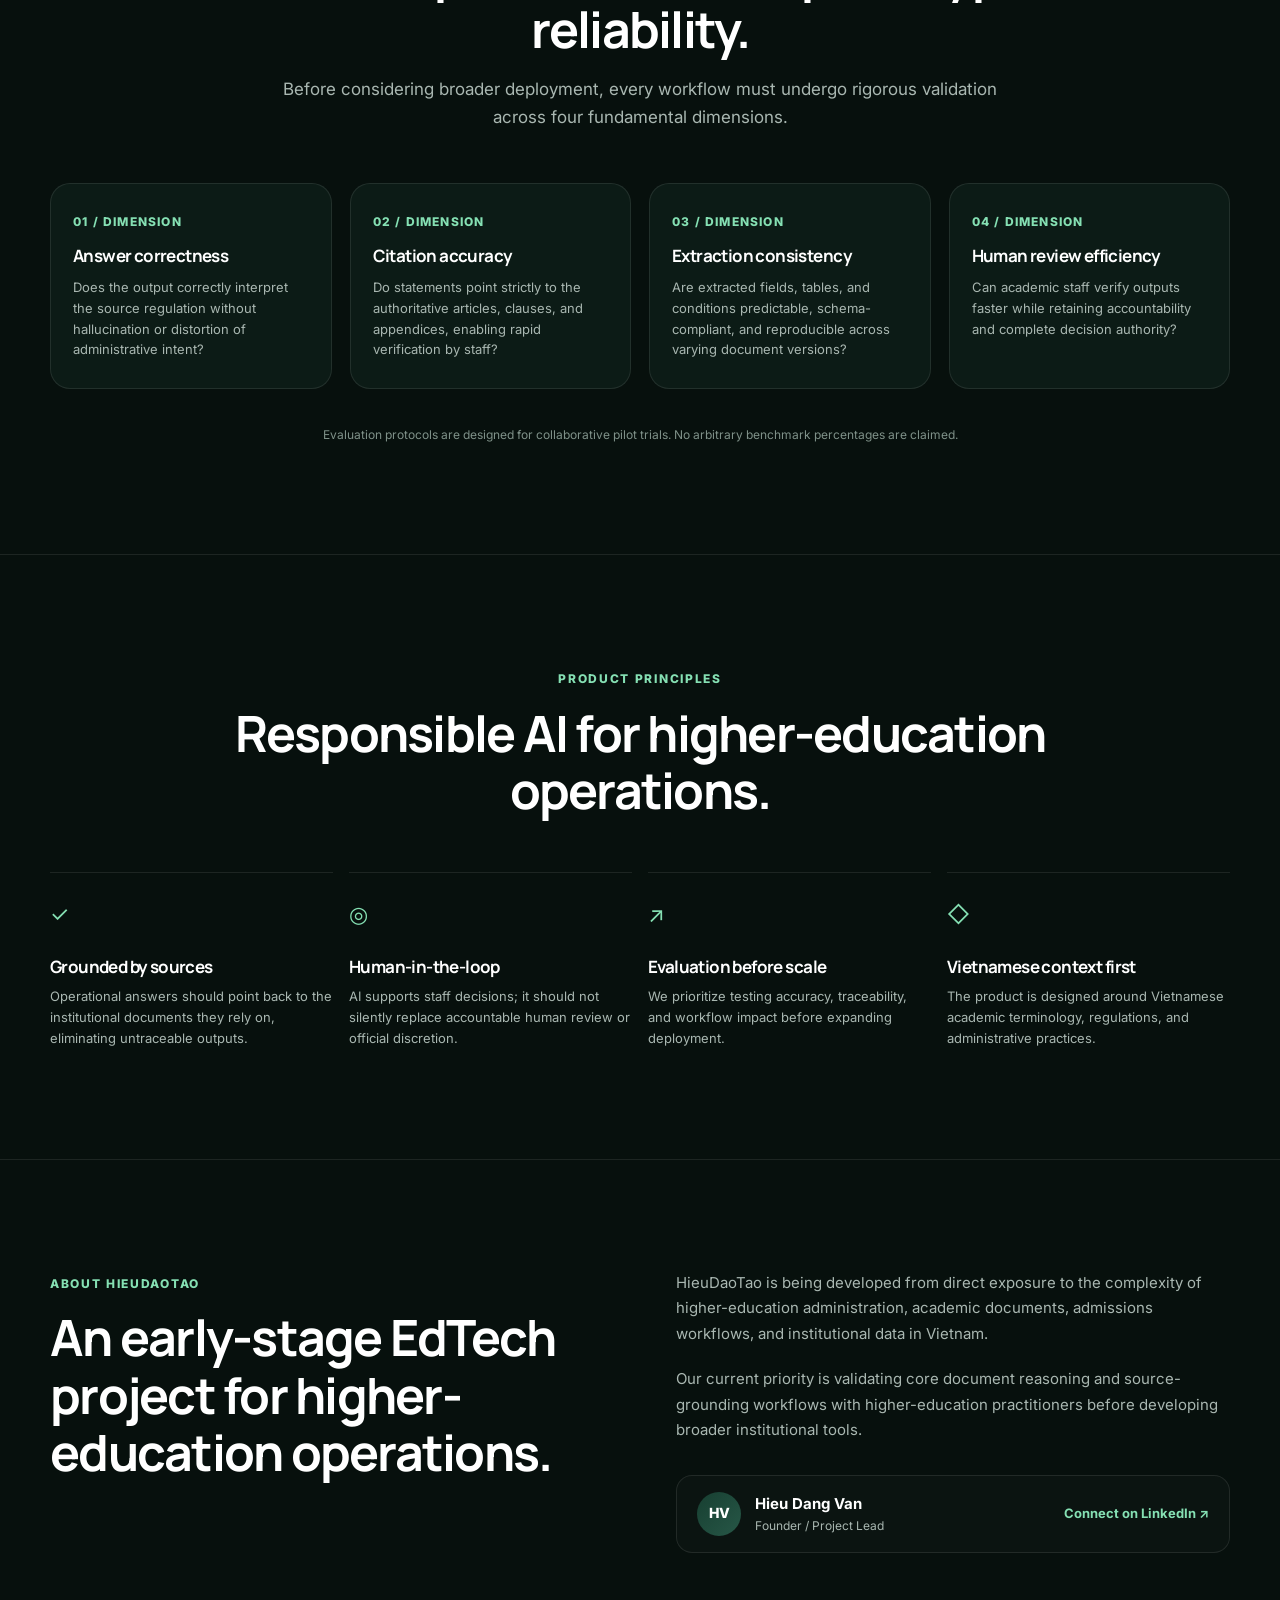
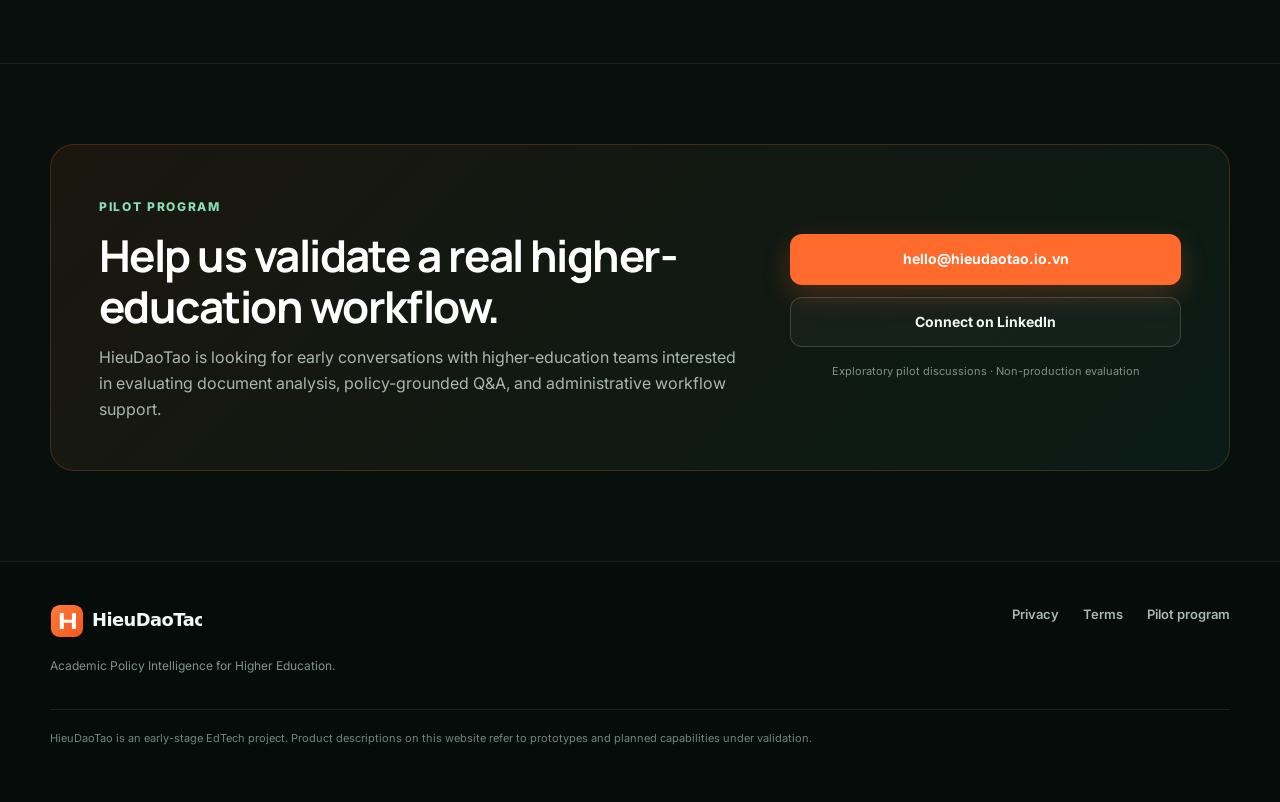
==== commit b55bb45b: "feat: strengthen HieuDaoTao product narrative and prototype experience" ====
--- a/index.html
+++ b/index.html
@@ -3,43 +3,64 @@
 <head>
   <meta charset="UTF-8" />
   <meta name="viewport" content="width=device-width, initial-scale=1.0" />
-  <meta name="description" content="HieuDaoTao is an early-stage AI workflow platform for higher-education administration in Vietnam, focused on academic document analysis, policy-grounded assistance, structured extraction, and administrative workflow automation." />
-  <meta name="keywords" content="HieuDaoTao, EdTech Vietnam, higher education AI, academic administration, AI workflow, document analysis, Claude, university automation" />
+  <meta name="description" content="HieuDaoTao is an early-stage AI platform focused on academic policy intelligence for higher education in Vietnam, turning complex regulations into source-grounded, human-verified workflows." />
+  <meta name="keywords" content="HieuDaoTao, Academic Policy Intelligence, EdTech Vietnam, higher education AI, academic regulations, university administration, Claude AI, document reasoning" />
   <meta name="author" content="HieuDaoTao" />
   <meta name="robots" content="index,follow" />
-  <meta property="og:title" content="HieuDaoTao — AI workflows for higher education" />
-  <meta property="og:description" content="Building reliable AI-assisted workflows for academic administration, institutional knowledge, and complex education documents." />
+
+  <!-- Open Graph / Social Metadata -->
   <meta property="og:type" content="website" />
   <meta property="og:url" content="https://www.hieudaotao.io.vn/" />
+  <meta property="og:title" content="HieuDaoTao — Academic Policy Intelligence for Higher Education" />
+  <meta property="og:description" content="Early-stage EdTech project building source-grounded AI workflows for academic regulations and higher-education administration in Vietnam." />
+  <meta property="og:image" content="https://www.hieudaotao.io.vn/assets/brand/og-image.png" />
+  <meta property="og:image:width" content="1200" />
+  <meta property="og:image:height" content="630" />
+
+  <!-- Twitter Card -->
   <meta name="twitter:card" content="summary_large_image" />
+  <meta name="twitter:url" content="https://www.hieudaotao.io.vn/" />
+  <meta name="twitter:title" content="HieuDaoTao — Academic Policy Intelligence for Higher Education" />
+  <meta name="twitter:description" content="Early-stage EdTech project building source-grounded AI workflows for academic regulations and higher-education administration in Vietnam." />
+  <meta name="twitter:image" content="https://www.hieudaotao.io.vn/assets/brand/og-image.png" />
+
   <link rel="canonical" href="https://www.hieudaotao.io.vn/" />
-  <link rel="icon" href="data:image/svg+xml,<svg xmlns=%22http://www.w3.org/2000/svg%22 viewBox=%220 0 64 64%22><rect width=%2264%22 height=%2264%22 rx=%2216%22 fill=%22%23ff6b2c%22/><path d=%22M17 16h8v12h14V16h8v32h-8V36H25v12h-8z%22 fill=%22white%22/></svg>" />
-  <title>HieuDaoTao — AI workflows for higher education</title>
+  <link rel="icon" type="image/svg+xml" href="assets/brand/favicon.svg" />
+  <title>HieuDaoTao — Academic Policy Intelligence for Higher Education</title>
+
   <link rel="preconnect" href="https://fonts.googleapis.com" />
   <link rel="preconnect" href="https://fonts.gstatic.com" crossorigin />
   <link href="https://fonts.googleapis.com/css2?family=Inter:wght@400;500;600;700;800&family=Manrope:wght@600;700;800&display=swap" rel="stylesheet" />
   <link rel="stylesheet" href="styles.css" />
+
   <script type="application/ld+json">
   {
     "@context": "https://schema.org",
-    "@type": "Organization",
+    "@type": "SoftwareApplication",
     "name": "HieuDaoTao",
+    "applicationCategory": "EducationalApplication",
+    "operatingSystem": "Web",
     "url": "https://www.hieudaotao.io.vn/",
-    "description": "Early-stage EdTech project building AI-assisted workflows for higher-education administration in Vietnam.",
-    "foundingLocation": {"@type":"Place","addressCountry":"VN"},
-    "sameAs": ["https://www.linkedin.com/in/hieu-dang-van-b16b89441"]
+    "description": "Early-stage EdTech project building source-grounded AI workflows for academic regulations and higher-education administration in Vietnam.",
+    "foundingLocation": {
+      "@type": "Place",
+      "addressCountry": "VN"
+    },
+    "sameAs": [
+      "https://www.linkedin.com/in/hieu-dang-van-b16b89441"
+    ]
   }
   </script>
 </head>
 <body>
-  <div class="page-glow glow-one"></div>
-  <div class="page-glow glow-two"></div>
-
+  <div class="page-glow glow-one" aria-hidden="true"></div>
+  <div class="page-glow glow-two" aria-hidden="true"></div>
+
+  <!-- Header -->
   <header class="site-header" id="top">
     <div class="container nav-wrap">
       <a class="brand" href="#top" aria-label="HieuDaoTao home">
-        <span class="brand-mark">H</span>
-        <span class="brand-name">HieuDaoTao</span>
+        <img src="assets/brand/logo.svg" alt="HieuDaoTao" width="160" height="36" class="brand-img" />
       </a>
 
       <button class="nav-toggle" aria-label="Open navigation" aria-expanded="false">
@@ -47,55 +68,85 @@
       </button>
 
       <nav class="nav-links" aria-label="Main navigation">
-        <a href="#product" data-i18n="nav.product">Product</a>
+        <a href="#core-workflow" data-i18n="nav.workflow">Core workflow</a>
+        <a href="#prototype" data-i18n="nav.prototype">Current prototype</a>
         <a href="#use-cases" data-i18n="nav.usecases">Use cases</a>
-        <a href="#technology" data-i18n="nav.technology">Technology</a>
+        <a href="#why-claude" data-i18n="nav.whyclaude">Why Claude</a>
+        <a href="#evaluation" data-i18n="nav.evaluation">Evaluation</a>
         <a href="#about" data-i18n="nav.about">About</a>
       </nav>
 
       <div class="nav-actions">
         <button class="lang-switch" id="langSwitch" aria-label="Switch language">VI</button>
-        <a class="btn btn-small btn-outline" href="#contact" data-i18n="nav.contact">Pilot with us</a>
+        <a class="btn btn-small btn-primary" href="#contact" data-i18n="nav.contact">Pilot with us</a>
       </div>
     </div>
   </header>
 
   <main>
+    <!-- 1. Hero Section -->
     <section class="hero section">
       <div class="container hero-grid">
         <div class="hero-copy reveal">
           <div class="eyebrow"><span class="dot"></span><span data-i18n="hero.eyebrow">Early-stage EdTech · Vietnam</span></div>
           <h1 data-i18n="hero.title">AI workflows built for the complexity of higher education.</h1>
-          <p class="hero-lead" data-i18n="hero.lead">HieuDaoTao is building reliable AI-assisted workflows for academic regulations, admissions documents, training records, and institutional knowledge.</p>
+          <p class="hero-lead" data-i18n="hero.lead">HieuDaoTao is an early-stage AI platform focused on understanding academic regulations and turning complex higher-education documents into source-grounded workflows.</p>
+
+          <div class="hero-pipeline-strip" aria-label="Conceptual pipeline">
+            <span class="pipe-item" data-i18n="hero.pipe1">Academic regulations</span>
+            <span class="pipe-arrow">→</span>
+            <span class="pipe-item" data-i18n="hero.pipe2">AI-assisted reasoning</span>
+            <span class="pipe-arrow">→</span>
+            <span class="pipe-item" data-i18n="hero.pipe3">Cited answers</span>
+            <span class="pipe-arrow">→</span>
+            <span class="pipe-item" data-i18n="hero.pipe4">Human verification</span>
+          </div>
+
           <div class="hero-actions">
-            <a class="btn btn-primary" href="#product" data-i18n="hero.cta1">Explore the platform</a>
+            <a class="btn btn-primary" href="#prototype" data-i18n="hero.cta1">Explore the prototype</a>
             <a class="btn btn-ghost" href="#contact" data-i18n="hero.cta2">Join our pilot program →</a>
           </div>
           <div class="trust-line" data-i18n="hero.trust">Prototype stage · Human-in-the-loop by design · Built for Vietnamese higher education contexts</div>
         </div>
 
-        <div class="hero-visual reveal" aria-label="Product concept interface">
+        <div class="hero-visual reveal" aria-label="Product concept preview">
           <div class="browser-card">
-            <div class="browser-top"><div class="browser-dots"><span></span><span></span><span></span></div><div class="browser-label">HieuDaoTao Workspace</div></div>
+            <div class="browser-top">
+              <div class="browser-dots" aria-hidden="true"><span></span><span></span><span></span></div>
+              <div class="browser-label" data-i18n="mockup.title">HieuDaoTao Workspace</div>
+            </div>
             <div class="browser-body">
-              <aside class="mini-sidebar">
+              <aside class="mini-sidebar" aria-hidden="true">
                 <div class="mini-logo">H</div>
-                <div class="mini-nav active"></div><div class="mini-nav"></div><div class="mini-nav"></div><div class="mini-nav"></div>
+                <div class="mini-nav active"></div>
+                <div class="mini-nav"></div>
+                <div class="mini-nav"></div>
+                <div class="mini-nav"></div>
               </aside>
               <div class="workspace">
-                <div class="workspace-head"><span>Admission Policy Review</span><span class="status">Prototype</span></div>
+                <div class="workspace-head">
+                  <span style="font-weight:700">Admission Policy Review</span>
+                  <span class="status-pill" data-i18n="mockup.status">Prototype</span>
+                </div>
                 <div class="doc-card">
-                  <div class="file-icon">PDF</div>
-                  <div><strong>2026_admission_regulation.pdf</strong><small>128 pages · Vietnamese</small></div>
-                  <span class="processed">Analyzed</span>
-                </div>
-                <div class="question">Which sections define eligibility requirements for early admission?</div>
+                  <div class="file-icon" aria-hidden="true">PDF</div>
+                  <div>
+                    <strong data-i18n="mockup.doc_name">2026_admission_regulation.pdf</strong>
+                    <small data-i18n="mockup.doc_meta">128 pages · Vietnamese</small>
+                  </div>
+                  <span class="processed" data-i18n="mockup.processed">Analyzed</span>
+                </div>
+                <div class="question-box" data-i18n="mockup.question">Which sections define eligibility requirements for early admission?</div>
                 <div class="answer-card">
-                  <div class="ai-chip">AI-assisted answer</div>
-                  <p>The regulation defines eligibility across three sections. The most relevant provisions are found in Articles 7, 11, and Appendix II.</p>
-                  <div class="sources"><span>Art. 7</span><span>Art. 11</span><span>Appendix II</span></div>
-                </div>
-                <div class="warning">Human verification recommended before operational use.</div>
+                  <div class="ai-chip" data-i18n="mockup.ai_chip">AI-assisted answer</div>
+                  <p data-i18n="mockup.answer">The regulation defines eligibility across three sections. The most relevant provisions are found in Articles 7, 11, and Appendix II.</p>
+                  <div class="sources-wrap">
+                    <span data-i18n="mockup.src1">Art. 7</span>
+                    <span data-i18n="mockup.src2">Art. 11</span>
+                    <span data-i18n="mockup.src3">Appendix II</span>
+                  </div>
+                </div>
+                <div class="warning-notice" data-i18n="mockup.warning">Human verification recommended before operational use.</div>
               </div>
             </div>
           </div>
@@ -103,131 +154,449 @@
       </div>
     </section>
 
-    <section class="signal-strip">
-      <div class="container signal-grid">
-        <div><span class="signal-kicker" data-i18n="signals.one.kicker">Focus</span><strong data-i18n="signals.one.value">Higher-education administration</strong></div>
-        <div><span class="signal-kicker" data-i18n="signals.two.kicker">Stage</span><strong data-i18n="signals.two.value">Prototype & pilot validation</strong></div>
-        <div><span class="signal-kicker" data-i18n="signals.three.kicker">Core workflow</span><strong data-i18n="signals.three.value">Long-document reasoning</strong></div>
-        <div><span class="signal-kicker" data-i18n="signals.four.kicker">Region</span><strong data-i18n="signals.four.value">Vietnam first</strong></div>
-      </div>
-    </section>
-
-    <section class="section problem-section">
-      <div class="container split-grid">
-        <div class="section-heading reveal">
+    <!-- 2. Problem Section -->
+    <section class="section problem-section" id="problem">
+      <div class="container">
+        <div class="section-heading centered reveal">
           <span class="section-label" data-i18n="problem.label">The problem</span>
-          <h2 data-i18n="problem.title">Academic administration runs on complex documents, fragmented knowledge, and repetitive checks.</h2>
-        </div>
-        <div class="problem-list reveal">
-          <div class="problem-item"><span>01</span><div><h3 data-i18n="problem.p1.title">Dense regulations</h3><p data-i18n="problem.p1.body">Policies and academic rules can span hundreds of pages and change across admissions cycles.</p></div></div>
-          <div class="problem-item"><span>02</span><div><h3 data-i18n="problem.p2.title">Fragmented institutional knowledge</h3><p data-i18n="problem.p2.body">Staff often need to reconcile information from guidelines, spreadsheets, notices, and historical records.</p></div></div>
-          <div class="problem-item"><span>03</span><div><h3 data-i18n="problem.p3.title">High cost of manual verification</h3><p data-i18n="problem.p3.body">Routine review, cross-checking, and data extraction consume time that could be spent on higher-value student support.</p></div></div>
-        </div>
-      </div>
-    </section>
-
-    <section class="section" id="product">
+          <h2 data-i18n="problem.title">Academic administration runs on interconnected regulations, fragmented documents, and manual verification.</h2>
+          <p data-i18n="problem.lead">Higher-education operations cannot rely on generic chatbots or unverifiable summaries. Every operational interpretation carries institutional responsibility.</p>
+        </div>
+
+        <div class="problem-grid">
+          <article class="problem-card reveal">
+            <div class="problem-num">01 / DENSE REGULATIONS</div>
+            <h3 data-i18n="problem.p1.title">Interconnected regulations</h3>
+            <p data-i18n="problem.p1.body">Policies, decrees, and training regulations span hundreds of pages across multiple academic years, creating high cognitive load for staff.</p>
+          </article>
+          <article class="problem-card reveal">
+            <div class="problem-num">02 / FRAGMENTED SOURCES</div>
+            <h3 data-i18n="problem.p2.title">Fragmented policy documents</h3>
+            <p data-i18n="problem.p2.body">Guidelines, admissions circulars, procedural notices, and amendments are scattered across departments, spreadsheets, and file drives.</p>
+          </article>
+          <article class="problem-card reveal">
+            <div class="problem-num">03 / MANUAL OVERHEAD</div>
+            <h3 data-i18n="problem.p3.title">Costly manual cross-checking</h3>
+            <p data-i18n="problem.p3.body">Staff expend hours searching manually to reconcile conflicting clauses, verify exceptions, and cross-reference conditions before advising students.</p>
+          </article>
+          <article class="problem-card reveal">
+            <div class="problem-num">04 / TRACEABILITY GAP</div>
+            <h3 data-i18n="problem.p4.title">Difficult source traceability</h3>
+            <p data-i18n="problem.p4.body">Informal advice or generic AI tools lack citations back to authoritative clauses, making answers risky to rely on for administrative actions.</p>
+          </article>
+        </div>
+      </div>
+    </section>
+
+    <!-- 3. Core Workflow Section -->
+    <section class="section workflow-section" id="core-workflow">
       <div class="container">
         <div class="section-heading centered reveal">
-          <span class="section-label" data-i18n="product.label">What we are building</span>
-          <h2 data-i18n="product.title">A focused AI workflow layer for university operations.</h2>
-          <p data-i18n="product.lead">Our prototype combines long-context document understanding, structured extraction, grounded Q&A, and human review into practical administrative workflows.</p>
-        </div>
-
-        <div class="feature-grid">
-          <article class="feature-card reveal"><div class="feature-icon">01</div><h3 data-i18n="product.f1.title">Document intelligence</h3><p data-i18n="product.f1.body">Analyze long academic regulations, admissions policies, notices, and procedural documents while preserving source references.</p><span class="feature-tag" data-i18n="product.f1.tag">Prototype</span></article>
-          <article class="feature-card reveal"><div class="feature-icon">02</div><h3 data-i18n="product.f2.title">Structured extraction</h3><p data-i18n="product.f2.body">Turn unstructured education documents into structured fields for downstream review, comparison, and reporting.</p><span class="feature-tag" data-i18n="product.f2.tag">Prototype</span></article>
-          <article class="feature-card reveal"><div class="feature-icon">03</div><h3 data-i18n="product.f3.title">Policy-grounded assistant</h3><p data-i18n="product.f3.body">Answer operational questions using institution-provided sources, with citations and explicit uncertainty signals.</p><span class="feature-tag" data-i18n="product.f3.tag">In validation</span></article>
-          <article class="feature-card reveal"><div class="feature-icon">04</div><h3 data-i18n="product.f4.title">Record consistency checks</h3><p data-i18n="product.f4.body">Support staff in identifying mismatches, missing fields, and inconsistencies across administrative records.</p><span class="feature-tag" data-i18n="product.f4.tag">Exploration</span></article>
-        </div>
-      </div>
-    </section>
-
+          <span class="section-label" data-i18n="workflow.label">Core workflow</span>
+          <h2 data-i18n="workflow.title">From dense academic documents to human-verified decisions.</h2>
+          <p data-i18n="workflow.lead">A structured, traceable pipeline built around verifiable evidence and human oversight.</p>
+        </div>
+
+        <div class="pipeline-grid">
+          <div class="pipeline-card reveal">
+            <span class="pipeline-step-badge" data-i18n="workflow.s1.step">Step 01</span>
+            <h3 data-i18n="workflow.s1.title">Institution documents</h3>
+            <p data-i18n="workflow.s1.body">Ingest official academic regulations, admission policies, circulars, and operational guidelines in Vietnamese.</p>
+            <div class="pipe-tag-list">
+              <span data-i18n="workflow.s1.tag1">Academic regulations</span>
+              <span data-i18n="workflow.s1.tag2">Admission policies</span>
+              <span data-i18n="workflow.s1.tag3">Procedural guidelines</span>
+            </div>
+          </div>
+
+          <div class="pipeline-card reveal">
+            <span class="pipeline-step-badge" data-i18n="workflow.s2.step">Step 02</span>
+            <h3 data-i18n="workflow.s2.title">Document understanding</h3>
+            <p data-i18n="workflow.s2.body">Long-context reasoning, semantic provision retrieval, and structured information extraction across interconnected clauses.</p>
+            <div class="pipe-tag-list">
+              <span data-i18n="workflow.s2.tag1">Retrieval</span>
+              <span data-i18n="workflow.s2.tag2">Long-context reasoning</span>
+              <span data-i18n="workflow.s2.tag3">Structured extraction</span>
+            </div>
+          </div>
+
+          <div class="pipeline-card reveal">
+            <span class="pipeline-step-badge" data-i18n="workflow.s3.step">Step 03</span>
+            <h3 data-i18n="workflow.s3.title">Grounded output</h3>
+            <p data-i18n="workflow.s3.body">Synthesize cited answers, structured review fields, and specific provisions for audit-ready inspection.</p>
+            <div class="pipe-tag-list">
+              <span data-i18n="workflow.s3.tag1">Cited answers</span>
+              <span data-i18n="workflow.s3.tag2">Structured fields</span>
+              <span data-i18n="workflow.s3.tag3">Identified provisions</span>
+            </div>
+          </div>
+
+          <div class="pipeline-card reveal">
+            <span class="pipeline-step-badge" data-i18n="workflow.s4.step">Step 04</span>
+            <h3 data-i18n="workflow.s4.title">Human verification</h3>
+            <p data-i18n="workflow.s4.body">Operational decisions remain subject to accountable human review. AI supports staff rather than replacing oversight.</p>
+            <div class="pipe-tag-list">
+              <span data-i18n="workflow.s4.tag1">Accountable oversight</span>
+              <span data-i18n="workflow.s4.tag2">Operational discretion</span>
+            </div>
+          </div>
+        </div>
+      </div>
+    </section>
+
+    <!-- 4. Current Prototype Section & Interactive Concept -->
+    <section class="section prototype-section" id="prototype">
+      <div class="container">
+        <div class="section-heading centered reveal">
+          <span class="section-label" data-i18n="prototype.label">What exists today</span>
+          <h2 data-i18n="prototype.title">Current prototype & workflow validation</h2>
+          <p data-i18n="prototype.lead">We are actively developing and validating core document reasoning workflows on real Vietnamese academic texts.</p>
+          <div style="margin-top:16px"><span class="status-pill" data-i18n="prototype.badge">Current stage: prototype development and workflow validation</span></div>
+        </div>
+
+        <div class="prototype-capabilities-grid">
+          <div class="cap-card reveal">
+            <div class="cap-icon">01</div>
+            <h3 data-i18n="prototype.c1.title">Loading long documents</h3>
+            <p data-i18n="prototype.c1.body">Processing multi-hundred-page regulations, circulars, and institutional policy frameworks in Vietnamese.</p>
+          </div>
+          <div class="cap-card reveal">
+            <div class="cap-icon">02</div>
+            <h3 data-i18n="prototype.c2.title">Asking document questions</h3>
+            <p data-i18n="prototype.c2.body">Querying specific academic procedures, eligibility clauses, and administrative conditions.</p>
+          </div>
+          <div class="cap-card reveal">
+            <div class="cap-icon">03</div>
+            <h3 data-i18n="prototype.c3.title">Retrieving relevant provisions</h3>
+            <p data-i18n="prototype.c3.body">Pinpointing relevant articles, clauses, and appendices across interconnected institutional files.</p>
+          </div>
+          <div class="cap-card reveal">
+            <div class="cap-icon">04</div>
+            <h3 data-i18n="prototype.c4.title">Source-grounded answers</h3>
+            <p data-i18n="prototype.c4.body">Producing structured responses with inline citations back to original document text.</p>
+          </div>
+          <div class="cap-card reveal">
+            <div class="cap-icon">05</div>
+            <h3 data-i18n="prototype.c5.title">Structured extraction</h3>
+            <p data-i18n="prototype.c5.body">Turning unstructured requirements into reviewable tables, schemas, and checklist items.</p>
+          </div>
+          <div class="cap-card reveal">
+            <div class="cap-icon">06</div>
+            <h3 data-i18n="prototype.c6.title">Human review handoff</h3>
+            <p data-i18n="prototype.c6.body">Preparing outputs for rapid inspection, verification, and final decision by staff.</p>
+          </div>
+        </div>
+
+        <!-- Interactive Sample Concept -->
+        <div class="interactive-container reveal">
+          <div class="concept-disclaimer-bar">
+            <span class="badge-label">
+              <span class="dot" style="background:#ffb08d"></span>
+              <span data-i18n="prototype.demo.disclaimer">Interactive product concept using sample content — not a production system.</span>
+            </span>
+          </div>
+
+          <div class="concept-grid">
+            <div class="concept-input-panel">
+              <div class="concept-card-block">
+                <span class="block-label" data-i18n="prototype.demo.doc_label">Sample Document</span>
+                <div class="doc-info-row">
+                  <div class="file-icon" aria-hidden="true">PDF</div>
+                  <div>
+                    <strong style="color:var(--text-bright);font-size:14px" data-i18n="prototype.demo.doc_title">University Admission Regulation 2026</strong>
+                    <small style="color:var(--muted);display:block" data-i18n="prototype.demo.doc_meta">128 pages · Vietnamese higher education</small>
+                  </div>
+                </div>
+              </div>
+
+              <div class="concept-card-block">
+                <span class="block-label" data-i18n="prototype.demo.query_label">Staff Query</span>
+                <div class="query-display" data-i18n="prototype.demo.query_text">Which provisions define early-admission eligibility requirements?</div>
+              </div>
+
+              <div class="concept-action-row">
+                <button class="btn btn-primary" id="runPrototypeBtn" type="button" aria-label="Run sample workflow">
+                  <span data-i18n="prototype.demo.run_btn">Run sample workflow</span>
+                </button>
+                <button class="btn btn-outline" id="resetPrototypeBtn" type="button" style="display:none" aria-label="Reset workflow">
+                  <span data-i18n="prototype.demo.reset_btn">Reset workflow</span>
+                </button>
+              </div>
+            </div>
+
+            <!-- Stepper Progression Panel -->
+            <div class="stepper-panel" role="region" aria-live="polite">
+              <div class="stepper-header">
+                <span data-i18n="prototype.demo.stepper_title">Workflow Pipeline Simulation</span>
+                <span class="status-pill" style="font-size:9px">Client Concept</span>
+              </div>
+
+              <div class="stepper-track">
+                <div class="stepper-step" id="pStep1">
+                  <span class="step-dot">1</span>
+                  <span data-i18n="prototype.demo.step1">Document loaded</span>
+                </div>
+                <div class="stepper-step" id="pStep2">
+                  <span class="step-dot">2</span>
+                  <span data-i18n="prototype.demo.step2">Retrieving provisions</span>
+                </div>
+                <div class="stepper-step" id="pStep3">
+                  <span class="step-dot">3</span>
+                  <span data-i18n="prototype.demo.step3">Reasoning</span>
+                </div>
+                <div class="stepper-step" id="pStep4">
+                  <span class="step-dot">4</span>
+                  <span data-i18n="prototype.demo.step4">Grounding answer</span>
+                </div>
+                <div class="stepper-step" id="pStep5">
+                  <span class="step-dot">5</span>
+                  <span data-i18n="prototype.demo.step5">Ready for human review</span>
+                </div>
+              </div>
+
+              <!-- Output Box revealed on completion -->
+              <div class="stepper-output" id="demoOutput">
+                <div class="grounded-response-box">
+                  <div class="response-head">
+                    <span class="ai-chip" data-i18n="prototype.demo.ans_title">Grounded Output Summary</span>
+                    <span class="status-pill success" style="font-size:9px">Grounded</span>
+                  </div>
+                  <p class="response-text" data-i18n="prototype.demo.ans_p1">Early admission eligibility is defined across three key provisions: Article 7 (General criteria for high school academic records), Article 11 (Specific threshold criteria and program-specific conditions), and Appendix II (Conversion table for accredited language certificates).</p>
+
+                  <div style="font-size:11px;color:var(--muted);margin-top:10px" data-i18n="prototype.demo.ans_src_label">Identified provisions:</div>
+                  <div class="citation-list">
+                    <span class="citation-chip" data-i18n="prototype.demo.ans_src1">Art. 7 (Criteria)</span>
+                    <span class="citation-chip" data-i18n="prototype.demo.ans_src2">Art. 11 (Thresholds)</span>
+                    <span class="citation-chip" data-i18n="prototype.demo.ans_src3">Appendix II (Certificates)</span>
+                  </div>
+
+                  <div class="human-review-callout" data-i18n="prototype.demo.review_notice">Operational verification required: Staff must confirm the applicant certificate validity period against Circular 08/2022 before applying results.</div>
+                </div>
+              </div>
+            </div>
+          </div>
+        </div>
+      </div>
+    </section>
+
+    <!-- 5. Initial Use Cases Section -->
     <section class="section usecase-section" id="use-cases">
       <div class="container">
-        <div class="section-heading reveal">
+        <div class="section-heading centered reveal">
           <span class="section-label" data-i18n="usecases.label">Initial use cases</span>
-          <h2 data-i18n="usecases.title">Starting with workflows where context and traceability matter.</h2>
-        </div>
-        <div class="usecase-grid">
-          <article class="usecase-card reveal"><div class="usecase-number">A</div><h3 data-i18n="usecases.u1.title">Admissions policy analysis</h3><p data-i18n="usecases.u1.body">Compare requirements across policy documents, extract eligibility criteria, and support staff with source-grounded answers.</p></article>
-          <article class="usecase-card reveal"><div class="usecase-number">B</div><h3 data-i18n="usecases.u2.title">Academic regulation assistant</h3><p data-i18n="usecases.u2.body">Help staff navigate training regulations, procedural guidelines, and internal knowledge without manually searching every document.</p></article>
-          <article class="usecase-card reveal"><div class="usecase-number">C</div><h3 data-i18n="usecases.u3.title">Administrative data review</h3><p data-i18n="usecases.u3.body">Assist with cross-checking records, surfacing anomalies, and preparing review-ready summaries for human validation.</p></article>
-        </div>
-      </div>
-    </section>
-
-    <section class="section architecture-section" id="technology">
-      <div class="container architecture-grid">
-        <div class="section-heading reveal">
-          <span class="section-label" data-i18n="tech.label">Technology approach</span>
-          <h2 data-i18n="tech.title">Designed around grounded outputs, human review, and measurable reliability.</h2>
-          <p data-i18n="tech.lead">We are prototyping with Claude for long-context reasoning and document workflows, combined with retrieval, structured outputs, tool use, and evaluation layers.</p>
-        </div>
-        <div class="architecture-card reveal">
-          <div class="arch-row"><div class="arch-node">Institution data</div><span>→</span><div class="arch-node">Secure ingestion</div></div>
-          <div class="arch-connector">↓</div>
-          <div class="arch-row"><div class="arch-node emphasis">Claude-powered reasoning</div><span>+</span><div class="arch-node">Retrieval & tools</div></div>
-          <div class="arch-connector">↓</div>
-          <div class="arch-row"><div class="arch-node">Structured output</div><span>→</span><div class="arch-node">Human review</div></div>
-          <div class="arch-note" data-i18n="tech.note">Concept architecture — implementation evolves as pilots are validated.</div>
-        </div>
-      </div>
-    </section>
-
-    <section class="section principles-section">
+          <h2 data-i18n="usecases.title">Focused on workflows where context and traceability matter.</h2>
+          <p data-i18n="usecases.lead">We prioritize high-stakes document reasoning before expanding to adjacent administrative tasks.</p>
+        </div>
+
+        <div class="usecase-layout">
+          <!-- Primary Wedge -->
+          <article class="usecase-card-primary reveal">
+            <span class="usecase-badge primary" data-i18n="usecases.primary.badge">Primary Wedge · Active Prototype</span>
+            <h3 data-i18n="usecases.primary.title">Academic Policy Intelligence</h3>
+            <p data-i18n="usecases.primary.body">Understanding academic regulations and producing source-grounded operational answers. In-depth analysis of training regulations, grading rules, graduation criteria, and policy changes across student cohorts with clear clause-level citations.</p>
+          </article>
+
+          <!-- Adjacent Workflows -->
+          <div class="adjacent-list">
+            <article class="adjacent-card reveal">
+              <span class="usecase-badge adjacent" data-i18n="usecases.adj1.badge">Adjacent · Validation Concept</span>
+              <h3 data-i18n="usecases.adj1.title">Admissions Policy Analysis</h3>
+              <p data-i18n="usecases.adj1.body">Extract eligibility requirements, compare policy provisions across admissions cycles, and assist admissions officers with fast, grounded references.</p>
+            </article>
+
+            <article class="adjacent-card reveal">
+              <span class="usecase-badge adjacent" data-i18n="usecases.adj2.badge">Adjacent · Exploration</span>
+              <h3 data-i18n="usecases.adj2.title">Institutional Knowledge Assistant</h3>
+              <p data-i18n="usecases.adj2.body">Help staff navigate approved internal documentation, procedural handbooks, and operational guidelines without manual cross-document searching.</p>
+            </article>
+
+            <article class="adjacent-card reveal">
+              <span class="usecase-badge adjacent" data-i18n="usecases.adj3.badge">Adjacent · Exploration</span>
+              <h3 data-i18n="usecases.adj3.title">Administrative Record Review</h3>
+              <p data-i18n="usecases.adj3.body">Assist humans in identifying inconsistencies, missing fields, or conflicting information between student records and official policies.</p>
+            </article>
+          </div>
+        </div>
+      </div>
+    </section>
+
+    <!-- 6. Why Claude Section -->
+    <section class="section why-claude-section" id="why-claude">
+      <div class="container">
+        <div class="section-heading centered reveal">
+          <span class="section-label" data-i18n="whyclaude.label">Why Claude</span>
+          <h2 data-i18n="whyclaude.title">Technical fit for long-form academic reasoning and verifiable workflows.</h2>
+          <p data-i18n="whyclaude.lead">We are prototyping with Claude because higher-education administration requires deep contextual understanding, nuanced language comprehension, and verifiable outputs.</p>
+        </div>
+
+        <div class="themes-grid">
+          <article class="theme-card reveal">
+            <h3 data-i18n="whyclaude.t1.title">Long-document reasoning</h3>
+            <p data-i18n="whyclaude.t1.body">Academic regulations often contain interconnected requirements distributed across many sections, appendices, and related circulars. Large context windows allow evaluating the complete document without losing cross-article coherence.</p>
+          </article>
+          <article class="theme-card reveal">
+            <h3 data-i18n="whyclaude.t2.title">Grounded structured outputs</h3>
+            <p data-i18n="whyclaude.t2.body">Administrative workflows need outputs that strictly preserve source references and can be transformed into structured review schemas for reliable auditing.</p>
+          </article>
+          <article class="theme-card reveal">
+            <h3 data-i18n="whyclaude.t3.title">Tool-enabled workflows</h3>
+            <p data-i18n="whyclaude.t3.body">Claude can serve as an analytical reasoning layer connecting document retrieval, structured extraction, cross-referencing validation logic, and human review handoff.</p>
+          </article>
+        </div>
+
+        <!-- Concept Architecture Diagram -->
+        <div class="concept-arch-wrap reveal">
+          <div class="arch-header">
+            <h3 style="font-size:18px" data-i18n="whyclaude.arch.title">Concept Architecture</h3>
+            <span class="status-pill" data-i18n="whyclaude.arch.badge">Concept architecture — not a production deployment</span>
+          </div>
+
+          <div class="arch-flow">
+            <div class="arch-node-box" data-i18n="whyclaude.arch.n1">Institution documents</div>
+            <span class="arch-arrow">→</span>
+            <div class="arch-node-box" data-i18n="whyclaude.arch.n2">Secure ingestion / retrieval</div>
+            <span class="arch-arrow">→</span>
+            <div class="arch-node-box highlight" data-i18n="whyclaude.arch.n3">Claude reasoning layer</div>
+            <span class="arch-arrow">→</span>
+            <div class="arch-node-box" data-i18n="whyclaude.arch.n4">Structured output</div>
+            <span class="arch-arrow">→</span>
+            <div class="arch-node-box" data-i18n="whyclaude.arch.n5">Validation logic</div>
+            <span class="arch-arrow">→</span>
+            <div class="arch-node-box terminal" data-i18n="whyclaude.arch.n6">Human review & decision</div>
+          </div>
+        </div>
+      </div>
+    </section>
+
+    <!-- 7. Evaluation Approach Section -->
+    <section class="section eval-section" id="evaluation">
+      <div class="container">
+        <div class="section-heading centered reveal">
+          <span class="section-label" data-i18n="evaluation.label">Evaluation approach</span>
+          <h2 data-i18n="evaluation.title">How we plan to evaluate prototype reliability.</h2>
+          <p data-i18n="evaluation.lead">Before considering broader deployment, every workflow must undergo rigorous validation across four fundamental dimensions.</p>
+        </div>
+
+        <div class="eval-grid">
+          <article class="eval-card reveal">
+            <div class="eval-num">01 / DIMENSION</div>
+            <h3 data-i18n="evaluation.d1.title">Answer correctness</h3>
+            <p data-i18n="evaluation.d1.body">Does the output correctly interpret the source regulation without hallucination or distortion of administrative intent?</p>
+          </article>
+          <article class="eval-card reveal">
+            <div class="eval-num">02 / DIMENSION</div>
+            <h3 data-i18n="evaluation.d2.title">Citation accuracy</h3>
+            <p data-i18n="evaluation.d2.body">Do statements point strictly to the authoritative articles, clauses, and appendices, enabling rapid verification by staff?</p>
+          </article>
+          <article class="eval-card reveal">
+            <div class="eval-num">03 / DIMENSION</div>
+            <h3 data-i18n="evaluation.d3.title">Extraction consistency</h3>
+            <p data-i18n="evaluation.d3.body">Are extracted fields, tables, and conditions predictable, schema-compliant, and reproducible across varying document versions?</p>
+          </article>
+          <article class="eval-card reveal">
+            <div class="eval-num">04 / DIMENSION</div>
+            <h3 data-i18n="evaluation.d4.title">Human review efficiency</h3>
+            <p data-i18n="evaluation.d4.body">Can academic staff verify outputs faster while retaining accountability and complete decision authority?</p>
+          </article>
+        </div>
+
+        <div class="eval-disclaimer-note" data-i18n="evaluation.disclaimer">Evaluation protocols are designed for collaborative pilot trials. No arbitrary benchmark percentages are claimed.</div>
+      </div>
+    </section>
+
+    <!-- 8. Product Principles Section -->
+    <section class="section principles-section" id="principles">
       <div class="container">
         <div class="section-heading centered reveal">
           <span class="section-label" data-i18n="principles.label">Product principles</span>
-          <h2 data-i18n="principles.title">Useful AI for education requires more than a chatbot.</h2>
-        </div>
+          <h2 data-i18n="principles.title">Responsible AI for higher-education operations.</h2>
+        </div>
+
         <div class="principles-grid">
-          <div class="principle reveal"><div class="principle-icon">✓</div><h3 data-i18n="principles.p1.title">Grounded by sources</h3><p data-i18n="principles.p1.body">Operational answers should point back to the institutional documents they rely on.</p></div>
-          <div class="principle reveal"><div class="principle-icon">◎</div><h3 data-i18n="principles.p2.title">Human-in-the-loop</h3><p data-i18n="principles.p2.body">AI supports staff decisions; it should not silently replace accountable human review.</p></div>
-          <div class="principle reveal"><div class="principle-icon">↗</div><h3 data-i18n="principles.p3.title">Evaluation before scale</h3><p data-i18n="principles.p3.body">We aim to test accuracy, traceability, and workflow impact before expanding deployment.</p></div>
-          <div class="principle reveal"><div class="principle-icon">◇</div><h3 data-i18n="principles.p4.title">Vietnamese context first</h3><p data-i18n="principles.p4.body">The product is initially designed around Vietnamese academic terminology, regulations, and administrative practices.</p></div>
-        </div>
-      </div>
-    </section>
-
+          <div class="principle-card reveal">
+            <div class="principle-icon">✓</div>
+            <h3 data-i18n="principles.p1.title">Grounded by sources</h3>
+            <p data-i18n="principles.p1.body">Operational answers should point back to the institutional documents they rely on, eliminating untraceable outputs.</p>
+          </div>
+          <div class="principle-card reveal">
+            <div class="principle-icon">◎</div>
+            <h3 data-i18n="principles.p2.title">Human-in-the-loop</h3>
+            <p data-i18n="principles.p2.body">AI supports staff decisions; it should not silently replace accountable human review or official discretion.</p>
+          </div>
+          <div class="principle-card reveal">
+            <div class="principle-icon">↗</div>
+            <h3 data-i18n="principles.p3.title">Evaluation before scale</h3>
+            <p data-i18n="principles.p3.body">We prioritize testing accuracy, traceability, and workflow impact before expanding deployment.</p>
+          </div>
+          <div class="principle-card reveal">
+            <div class="principle-icon">◇</div>
+            <h3 data-i18n="principles.p4.title">Vietnamese context first</h3>
+            <p data-i18n="principles.p4.body">The product is designed around Vietnamese academic terminology, regulations, and administrative practices.</p>
+          </div>
+        </div>
+      </div>
+    </section>
+
+    <!-- 9. About / Founder Section -->
     <section class="section about-section" id="about">
       <div class="container about-grid">
         <div class="section-heading reveal">
           <span class="section-label" data-i18n="about.label">About HieuDaoTao</span>
-          <h2 data-i18n="about.title">An early-stage EdTech project focused on practical AI for higher-education operations.</h2>
-        </div>
+          <h2 data-i18n="about.title">An early-stage EdTech project for higher-education operations.</h2>
+        </div>
+
         <div class="about-copy reveal">
-          <p data-i18n="about.p1">HieuDaoTao is currently in prototype development. We are exploring how modern language models can reduce repetitive document work while improving access to institutional knowledge.</p>
-          <p data-i18n="about.p2">Our current priority is validating a small number of high-value workflows with real academic administration contexts before building a broader production platform.</p>
+          <p data-i18n="about.p1">HieuDaoTao is being developed from direct exposure to the complexity of higher-education administration, academic documents, admissions workflows, and institutional data in Vietnam.</p>
+          <p data-i18n="about.p2">Our current priority is validating core document reasoning and source-grounding workflows with higher-education practitioners before developing broader institutional tools.</p>
+
           <div class="founder-card">
-            <div class="avatar">HV</div>
-            <div><strong>Hieu Dang Van</strong><span data-i18n="about.role">Founder / Project Lead</span></div>
-            <a href="https://www.linkedin.com/in/hieu-dang-van-b16b89441" target="_blank" rel="noopener noreferrer">LinkedIn ↗</a>
-          </div>
-        </div>
-      </div>
-    </section>
-
+            <div class="avatar" aria-hidden="true">HV</div>
+            <div class="founder-info">
+              <strong>Hieu Dang Van</strong>
+              <span data-i18n="about.role">Founder / Project Lead</span>
+            </div>
+            <a class="founder-link" href="https://www.linkedin.com/in/hieu-dang-van-b16b89441" target="_blank" rel="noopener noreferrer" data-i18n="about.linkedin">Connect on LinkedIn ↗</a>
+          </div>
+        </div>
+      </div>
+    </section>
+
+    <!-- 10. Pilot CTA Section -->
     <section class="section contact-section" id="contact">
-      <div class="container contact-card reveal">
-        <div>
-          <span class="section-label" data-i18n="contact.label">Pilot program</span>
-          <h2 data-i18n="contact.title">Interested in testing an AI workflow for academic administration?</h2>
-          <p data-i18n="contact.body">We are looking for early conversations with higher-education teams interested in document analysis, policy Q&A, and administrative workflow automation.</p>
-        </div>
-        <div class="contact-actions">
-          <a class="btn btn-primary" href="mailto:hello@hieudaotao.io.vn" data-i18n="contact.email">hello@hieudaotao.io.vn</a>
-          <a class="btn btn-outline" href="https://www.linkedin.com/in/hieu-dang-van-b16b89441" target="_blank" rel="noopener noreferrer" data-i18n="contact.linkedin">Connect on LinkedIn</a>
+      <div class="container">
+        <div class="contact-card reveal">
+          <div>
+            <span class="section-label" data-i18n="contact.label">Pilot program</span>
+            <h2 data-i18n="contact.title">Help us validate a real higher-education workflow.</h2>
+            <p data-i18n="contact.body">HieuDaoTao is looking for early conversations with higher-education teams interested in evaluating document analysis, policy-grounded Q&A, and administrative workflow support.</p>
+          </div>
+          <div class="contact-actions">
+            <a class="btn btn-primary" href="mailto:hello@hieudaotao.io.vn" data-i18n="contact.email_btn">hello@hieudaotao.io.vn</a>
+            <a class="btn btn-outline" href="https://www.linkedin.com/in/hieu-dang-van-b16b89441" target="_blank" rel="noopener noreferrer" data-i18n="contact.linkedin_btn">Connect on LinkedIn</a>
+            <span class="contact-stage-note" data-i18n="contact.note">Exploratory pilot discussions · Non-production evaluation</span>
+          </div>
         </div>
       </div>
     </section>
   </main>
 
+  <!-- 11. Footer -->
   <footer class="footer">
     <div class="container footer-grid">
-      <div><a class="brand" href="#top"><span class="brand-mark">H</span><span class="brand-name">HieuDaoTao</span></a><p data-i18n="footer.tagline">AI-assisted workflows for higher education.</p></div>
-      <div class="footer-links"><a href="privacy.html" data-i18n="footer.privacy">Privacy</a><a href="terms.html" data-i18n="footer.terms">Terms</a><a href="https://github.com/tieuhac0109/tvtsDUE" target="_blank" rel="noopener noreferrer">GitHub</a></div>
-      <p class="footer-note" data-i18n="footer.note">HieuDaoTao is an early-stage project. Product descriptions on this site refer to prototypes and planned capabilities unless stated otherwise.</p>
+      <div>
+        <a class="brand" href="#top" aria-label="HieuDaoTao home">
+          <img src="assets/brand/logo.svg" alt="HieuDaoTao" width="140" height="32" class="brand-img" />
+        </a>
+        <p data-i18n="footer.tagline">Academic Policy Intelligence for Higher Education.</p>
+      </div>
+
+      <div class="footer-links">
+        <a href="privacy.html" data-i18n="footer.privacy">Privacy</a>
+        <a href="terms.html" data-i18n="footer.terms">Terms</a>
+        <a href="#contact" data-i18n="footer.pilot">Pilot program</a>
+      </div>
+
+      <p class="footer-note" data-i18n="footer.note">HieuDaoTao is an early-stage EdTech project. Product descriptions on this website refer to prototypes and planned capabilities under validation.</p>
     </div>
   </footer>
 
--- a/styles.css
+++ b/styles.css
@@ -1,74 +1,1545 @@
 :root {
   --bg: #07100d;
   --bg-soft: #0b1713;
-  --panel: rgba(16, 32, 27, .72);
+  --panel: rgba(16, 32, 27, 0.72);
   --panel-solid: #10201b;
-  --line: rgba(255,255,255,.09);
+  --panel-elevated: rgba(22, 45, 38, 0.85);
+  --line: rgba(255, 255, 255, 0.09);
+  --line-strong: rgba(255, 255, 255, 0.16);
   --text: #f3f7f5;
+  --text-bright: #ffffff;
   --muted: #a9b7b1;
+  --muted-dim: #7f9189;
   --accent: #ff6b2c;
+  --accent-hover: #ff7f45;
   --accent-2: #85e0b3;
+  --accent-glow: rgba(255, 107, 44, 0.22);
   --success: #6ed7a5;
-  --font: Inter, system-ui, sans-serif;
+  --warning: #ffb356;
+  --font: Inter, system-ui, -apple-system, sans-serif;
   --display: Manrope, Inter, system-ui, sans-serif;
-  --shadow: 0 30px 70px rgba(0,0,0,.35);
-}
-*{box-sizing:border-box}
-html{scroll-behavior:smooth}
-body{margin:0;background:var(--bg);color:var(--text);font-family:var(--font);line-height:1.6;overflow-x:hidden}
-a{color:inherit;text-decoration:none}
-button{font:inherit}
-.container{width:min(1160px,calc(100% - 40px));margin:0 auto}
-.section{padding:110px 0;position:relative}
-.page-glow{position:fixed;border-radius:50%;filter:blur(100px);opacity:.16;pointer-events:none;z-index:-1}
-.glow-one{width:520px;height:520px;background:var(--accent);right:-170px;top:40px}
-.glow-two{width:600px;height:600px;background:#23b978;left:-220px;top:620px}
-.site-header{position:sticky;top:0;z-index:50;background:rgba(7,16,13,.78);backdrop-filter:blur(18px);border-bottom:1px solid transparent;transition:.25s ease}
-.site-header.scrolled{border-bottom-color:var(--line)}
-.nav-wrap{height:78px;display:flex;align-items:center;gap:28px}
-.brand{display:inline-flex;align-items:center;gap:11px;font-family:var(--display);font-weight:800;letter-spacing:-.03em}
-.brand-mark{width:36px;height:36px;border-radius:11px;background:linear-gradient(135deg,var(--accent),#ff8f5e);display:grid;place-items:center;color:white;box-shadow:0 10px 30px rgba(255,107,44,.25)}
-.brand-name{font-size:20px}
-.nav-links{display:flex;gap:28px;margin-left:auto}
-.nav-links a,.footer-links a{color:var(--muted);font-size:14px;font-weight:600;transition:.2s}
-.nav-links a:hover,.footer-links a:hover{color:var(--text)}
-.nav-actions{display:flex;align-items:center;gap:10px}
-.lang-switch{background:transparent;border:1px solid var(--line);color:var(--muted);border-radius:10px;padding:8px 10px;cursor:pointer;font-weight:700}
-.nav-toggle{display:none;background:none;border:0;width:40px;height:40px;padding:8px;margin-left:auto}
-.nav-toggle span{display:block;height:2px;background:#fff;margin:5px 0;border-radius:2px}
-.btn{display:inline-flex;align-items:center;justify-content:center;gap:8px;border-radius:12px;padding:13px 18px;font-weight:700;font-size:14px;border:1px solid transparent;transition:.2s ease;white-space:nowrap}
-.btn:hover{transform:translateY(-2px)}
-.btn-primary{background:var(--accent);color:white;box-shadow:0 10px 30px rgba(255,107,44,.2)}
-.btn-outline{border-color:var(--line);background:rgba(255,255,255,.02)}
-.btn-ghost{color:var(--muted)}
-.btn-small{padding:10px 14px}
-.hero{padding-top:90px;padding-bottom:80px}
-.hero-grid{display:grid;grid-template-columns:1.06fr .94fr;gap:72px;align-items:center}
-.eyebrow,.section-label{display:inline-flex;align-items:center;gap:9px;color:var(--accent-2);font-size:12px;font-weight:800;text-transform:uppercase;letter-spacing:.14em}
-.dot{width:7px;height:7px;background:var(--accent-2);border-radius:50%;box-shadow:0 0 0 5px rgba(133,224,179,.1)}
-h1,h2,h3{font-family:var(--display);margin:0;line-height:1.12;letter-spacing:-.04em}
-h1{font-size:clamp(44px,6vw,76px);max-width:820px;margin-top:20px}
-h2{font-size:clamp(34px,4.3vw,54px)}
-h3{font-size:20px}
-.hero-lead{font-size:19px;color:var(--muted);max-width:680px;margin:28px 0 0}
-.hero-actions{display:flex;gap:12px;flex-wrap:wrap;margin-top:34px}
-.trust-line{margin-top:30px;padding-top:20px;border-top:1px solid var(--line);font-size:12px;color:#7f9189}
-.browser-card{border:1px solid rgba(255,255,255,.12);background:linear-gradient(180deg,rgba(20,41,34,.88),rgba(10,24,20,.96));border-radius:22px;overflow:hidden;box-shadow:var(--shadow);transform:perspective(900px) rotateY(-3deg) rotateX(1deg)}
-.browser-top{height:50px;border-bottom:1px solid var(--line);display:flex;align-items:center;padding:0 16px;position:relative}
-.browser-dots{display:flex;gap:6px}.browser-dots span{width:8px;height:8px;border-radius:50%;background:#50625a}.browser-dots span:first-child{background:#ff6b5e}.browser-label{font-size:11px;color:#82938c;position:absolute;left:50%;transform:translateX(-50%)}
-.browser-body{min-height:470px;display:flex}.mini-sidebar{width:58px;border-right:1px solid var(--line);padding:17px 11px}.mini-logo{width:30px;height:30px;background:var(--accent);border-radius:9px;display:grid;place-items:center;font-weight:800;font-size:12px}.mini-nav{width:28px;height:28px;border-radius:8px;background:rgba(255,255,255,.04);margin-top:16px}.mini-nav.active{background:rgba(133,224,179,.12);border:1px solid rgba(133,224,179,.14)}
-.workspace{padding:22px;flex:1}.workspace-head{display:flex;justify-content:space-between;font-size:13px;font-weight:700}.status{font-size:10px;background:rgba(255,107,44,.13);color:#ff9b6f;border:1px solid rgba(255,107,44,.2);padding:4px 8px;border-radius:99px}.doc-card{display:flex;align-items:center;gap:10px;margin-top:20px;padding:13px;border-radius:12px;border:1px solid var(--line);background:rgba(255,255,255,.025);font-size:11px}.file-icon{width:35px;height:39px;border-radius:7px;background:#e65252;display:grid;place-items:center;font-size:9px;font-weight:800}.doc-card small{display:block;color:#73857d;margin-top:2px}.processed{margin-left:auto;color:var(--success);font-size:10px}.question{margin-top:22px;padding:13px 15px;background:rgba(255,255,255,.05);border-radius:12px;font-size:12px;margin-left:35px}.answer-card{margin-top:10px;padding:15px;border:1px solid rgba(133,224,179,.16);background:rgba(133,224,179,.05);border-radius:12px;font-size:11px}.ai-chip{color:var(--accent-2);font-weight:800;text-transform:uppercase;letter-spacing:.08em;font-size:8px}.answer-card p{color:#bec9c4}.sources{display:flex;gap:6px}.sources span{font-size:9px;border:1px solid var(--line);padding:3px 6px;border-radius:6px;color:#8ea198}.warning{margin-top:12px;color:#7f9189;font-size:9px}
-.signal-strip{border-top:1px solid var(--line);border-bottom:1px solid var(--line);background:rgba(255,255,255,.018)}
-.signal-grid{display:grid;grid-template-columns:repeat(4,1fr)}.signal-grid>div{padding:27px 22px;border-right:1px solid var(--line)}.signal-grid>div:first-child{padding-left:0}.signal-grid>div:last-child{border-right:0}.signal-kicker{display:block;color:#73857d;font-size:10px;text-transform:uppercase;letter-spacing:.12em;margin-bottom:5px}.signal-grid strong{font-size:13px}
-.split-grid{display:grid;grid-template-columns:1fr 1fr;gap:80px}.section-heading h2{margin-top:14px}.section-heading p{max-width:720px;color:var(--muted);font-size:17px;margin:18px 0 0}.centered{text-align:center;max-width:800px;margin:0 auto}.centered p{margin-left:auto;margin-right:auto}
-.problem-list{border-top:1px solid var(--line)}.problem-item{display:grid;grid-template-columns:48px 1fr;gap:16px;padding:24px 0;border-bottom:1px solid var(--line)}.problem-item>span{font-size:11px;color:var(--accent)}.problem-item h3{font-size:18px;margin-bottom:7px}.problem-item p{margin:0;color:var(--muted);font-size:14px}
-.feature-grid{display:grid;grid-template-columns:repeat(2,1fr);gap:16px;margin-top:48px}.feature-card{position:relative;background:var(--panel);border:1px solid var(--line);border-radius:20px;padding:28px;min-height:250px;overflow:hidden}.feature-card:after{content:"";position:absolute;width:160px;height:160px;background:radial-gradient(circle,rgba(255,107,44,.12),transparent 70%);right:-50px;top:-50px}.feature-icon{width:40px;height:40px;border-radius:12px;background:rgba(255,107,44,.12);color:#ff9a6d;display:grid;place-items:center;font-size:11px;font-weight:800;margin-bottom:45px}.feature-card p,.usecase-card p,.principle p,.about-copy p{color:var(--muted);font-size:14px}.feature-tag{display:inline-block;margin-top:12px;padding:5px 8px;border-radius:999px;border:1px solid var(--line);font-size:9px;text-transform:uppercase;letter-spacing:.08em;color:#82958c}
-.usecase-section{background:rgba(255,255,255,.012);border-top:1px solid var(--line);border-bottom:1px solid var(--line)}.usecase-grid{display:grid;grid-template-columns:repeat(3,1fr);gap:16px;margin-top:44px}.usecase-card{padding:30px;border:1px solid var(--line);border-radius:18px;background:rgba(9,21,17,.7)}.usecase-number{font-family:var(--display);font-size:42px;font-weight:800;color:rgba(255,107,44,.32);margin-bottom:30px}.usecase-card h3{font-size:18px}
-.architecture-grid{display:grid;grid-template-columns:.9fr 1.1fr;gap:70px;align-items:center}.architecture-card{border:1px solid var(--line);background:linear-gradient(180deg,rgba(17,35,29,.8),rgba(10,23,19,.9));border-radius:22px;padding:30px;box-shadow:var(--shadow)}.arch-row{display:flex;gap:12px;align-items:center}.arch-row>span{color:#60756b}.arch-node{flex:1;border:1px solid var(--line);border-radius:12px;padding:16px;text-align:center;font-size:12px;background:rgba(255,255,255,.025)}.arch-node.emphasis{border-color:rgba(255,107,44,.3);background:rgba(255,107,44,.08);color:#ffb08d}.arch-connector{text-align:center;color:#60756b;padding:8px}.arch-note{font-size:10px;color:#70847b;text-align:center;margin-top:18px}
-.principles-grid{display:grid;grid-template-columns:repeat(4,1fr);gap:16px;margin-top:44px}.principle{border-top:1px solid var(--line);padding-top:22px}.principle-icon{font-size:22px;color:var(--accent-2);margin-bottom:34px}.principle h3{font-size:17px}
-.about-section{background:rgba(255,255,255,.012);border-top:1px solid var(--line)}.about-grid{display:grid;grid-template-columns:1fr 1fr;gap:80px}.about-copy>p:first-child{margin-top:0}.founder-card{display:flex;align-items:center;gap:13px;margin-top:28px;padding:15px;border:1px solid var(--line);border-radius:15px}.avatar{width:44px;height:44px;border-radius:50%;display:grid;place-items:center;background:linear-gradient(135deg,#173f31,#275747);font-weight:800}.founder-card strong,.founder-card span{display:block}.founder-card span{font-size:11px;color:var(--muted)}.founder-card a{margin-left:auto;color:var(--accent-2);font-size:12px;font-weight:700}
-.contact-section{padding-top:80px}.contact-card{padding:44px;border-radius:24px;border:1px solid rgba(255,107,44,.2);background:linear-gradient(135deg,rgba(255,107,44,.09),rgba(18,59,45,.25));display:grid;grid-template-columns:1.3fr .7fr;gap:40px;align-items:center}.contact-card h2{font-size:clamp(30px,4vw,48px);margin-top:12px}.contact-card p{color:var(--muted);max-width:700px}.contact-actions{display:flex;flex-direction:column;align-items:stretch;gap:10px}
-.footer{border-top:1px solid var(--line);padding:38px 0 50px}.footer-grid{display:grid;grid-template-columns:1fr auto;gap:20px}.footer p{color:#74867e;font-size:12px;margin:10px 0 0}.footer-links{display:flex;gap:20px;align-items:flex-start}.footer-note{grid-column:1/-1;border-top:1px solid var(--line);padding-top:18px!important}
-.reveal{opacity:0;transform:translateY(18px);transition:opacity .6s ease,transform .6s ease}.reveal.visible{opacity:1;transform:none}
-@media (max-width:900px){.nav-links,.nav-actions .btn{display:none}.nav-toggle{display:block}.nav-actions{margin-left:0}.nav-wrap{gap:10px}.nav-links.mobile-open{display:flex;position:absolute;top:78px;left:20px;right:20px;flex-direction:column;background:#0c1a15;border:1px solid var(--line);border-radius:16px;padding:18px;box-shadow:var(--shadow)}.hero-grid,.split-grid,.architecture-grid,.about-grid,.contact-card{grid-template-columns:1fr}.hero{padding-top:55px}.hero-grid{gap:50px}.browser-card{transform:none;max-width:620px}.signal-grid{grid-template-columns:repeat(2,1fr)}.signal-grid>div{border-bottom:1px solid var(--line)}.feature-grid{grid-template-columns:1fr}.usecase-grid{grid-template-columns:1fr}.principles-grid{grid-template-columns:repeat(2,1fr)}.section{padding:80px 0}}
-@media (max-width:560px){.container{width:min(100% - 28px,1160px)}h1{font-size:42px}.hero-lead{font-size:16px}.browser-body{min-height:400px}.mini-sidebar{display:none}.workspace{padding:16px}.signal-grid{grid-template-columns:1fr}.signal-grid>div{border-right:0;padding-left:0}.principles-grid{grid-template-columns:1fr}.contact-card{padding:28px 22px}.footer-grid{grid-template-columns:1fr}.footer-links{flex-wrap:wrap}.nav-actions{margin-left:auto}.section{padding:68px 0}}
+  --shadow: 0 30px 70px rgba(0, 0, 0, 0.45);
+  --shadow-sm: 0 10px 30px rgba(0, 0, 0, 0.25);
+}
+
+* {
+  box-sizing: border-box;
+}
+
+html {
+  scroll-behavior: smooth;
+}
+
+body {
+  margin: 0;
+  background: var(--bg);
+  color: var(--text);
+  font-family: var(--font);
+  line-height: 1.6;
+  overflow-x: hidden;
+  -webkit-font-smoothing: antialiased;
+}
+
+a {
+  color: inherit;
+  text-decoration: none;
+}
+
+button {
+  font: inherit;
+}
+
+:focus-visible {
+  outline: 2px solid var(--accent);
+  outline-offset: 3px;
+}
+
+.container {
+  width: min(1180px, calc(100% - 44px));
+  margin: 0 auto;
+}
+
+.section {
+  padding: 110px 0;
+  position: relative;
+}
+
+.page-glow {
+  position: fixed;
+  border-radius: 50%;
+  filter: blur(110px);
+  opacity: 0.16;
+  pointer-events: none;
+  z-index: -1;
+}
+
+.glow-one {
+  width: 540px;
+  height: 540px;
+  background: var(--accent);
+  right: -180px;
+  top: 40px;
+}
+
+.glow-two {
+  width: 620px;
+  height: 620px;
+  background: #23b978;
+  left: -220px;
+  top: 640px;
+}
+
+/* Header */
+.site-header {
+  position: sticky;
+  top: 0;
+  z-index: 60;
+  background: rgba(7, 16, 13, 0.82);
+  backdrop-filter: blur(20px);
+  border-bottom: 1px solid transparent;
+  transition: border-color 0.25s ease, background 0.25s ease;
+}
+
+.site-header.scrolled {
+  border-bottom-color: var(--line);
+  background: rgba(7, 16, 13, 0.94);
+}
+
+.nav-wrap {
+  height: 76px;
+  display: flex;
+  align-items: center;
+  gap: 24px;
+}
+
+.brand {
+  display: inline-flex;
+  align-items: center;
+  gap: 12px;
+  font-family: var(--display);
+  font-weight: 800;
+  letter-spacing: -0.03em;
+  transition: opacity 0.2s ease;
+}
+
+.brand:hover {
+  opacity: 0.9;
+}
+
+.brand-img {
+  display: block;
+  height: 34px;
+  width: auto;
+}
+
+.nav-links {
+  display: flex;
+  gap: 24px;
+  margin-left: auto;
+}
+
+.nav-links a {
+  color: var(--muted);
+  font-size: 14px;
+  font-weight: 600;
+  transition: color 0.2s ease;
+}
+
+.nav-links a:hover {
+  color: var(--text-bright);
+}
+
+.nav-actions {
+  display: flex;
+  align-items: center;
+  gap: 10px;
+}
+
+.lang-switch {
+  background: rgba(255, 255, 255, 0.03);
+  border: 1px solid var(--line);
+  color: var(--muted);
+  border-radius: 10px;
+  padding: 8px 12px;
+  cursor: pointer;
+  font-weight: 700;
+  font-size: 13px;
+  transition: all 0.2s ease;
+}
+
+.lang-switch:hover {
+  color: var(--text);
+  border-color: var(--accent-2);
+  background: rgba(133, 224, 179, 0.08);
+}
+
+.nav-toggle {
+  display: none;
+  background: none;
+  border: 0;
+  width: 40px;
+  height: 40px;
+  padding: 8px;
+  margin-left: auto;
+  cursor: pointer;
+}
+
+.nav-toggle span {
+  display: block;
+  height: 2px;
+  background: #fff;
+  margin: 5px 0;
+  border-radius: 2px;
+  transition: transform 0.2s ease;
+}
+
+/* Buttons */
+.btn {
+  display: inline-flex;
+  align-items: center;
+  justify-content: center;
+  gap: 8px;
+  border-radius: 12px;
+  padding: 13px 20px;
+  font-weight: 700;
+  font-size: 14px;
+  border: 1px solid transparent;
+  transition: transform 0.2s ease, background 0.2s ease, border-color 0.2s ease, box-shadow 0.2s ease;
+  white-space: nowrap;
+  cursor: pointer;
+}
+
+.btn:hover {
+  transform: translateY(-2px);
+}
+
+.btn-primary {
+  background: var(--accent);
+  color: white;
+  box-shadow: 0 10px 28px rgba(255, 107, 44, 0.24);
+}
+
+.btn-primary:hover {
+  background: var(--accent-hover);
+  box-shadow: 0 12px 34px rgba(255, 107, 44, 0.35);
+}
+
+.btn-outline {
+  border-color: var(--line-strong);
+  background: rgba(255, 255, 255, 0.03);
+  color: var(--text);
+}
+
+.btn-outline:hover {
+  background: rgba(255, 255, 255, 0.07);
+  border-color: rgba(255, 255, 255, 0.3);
+}
+
+.btn-ghost {
+  color: var(--muted);
+  background: transparent;
+}
+
+.btn-ghost:hover {
+  color: var(--text-bright);
+}
+
+.btn-small {
+  padding: 9px 14px;
+  font-size: 13px;
+}
+
+/* Typography & Headings */
+h1, h2, h3, h4 {
+  font-family: var(--display);
+  margin: 0;
+  line-height: 1.15;
+  letter-spacing: -0.035em;
+  color: var(--text-bright);
+}
+
+h1 {
+  font-size: clamp(42px, 5.5vw, 70px);
+  max-width: 860px;
+  margin-top: 18px;
+}
+
+h2 {
+  font-size: clamp(32px, 4vw, 50px);
+  margin-top: 14px;
+}
+
+h3 {
+  font-size: 20px;
+  line-height: 1.3;
+}
+
+h4 {
+  font-size: 16px;
+  font-weight: 700;
+}
+
+.eyebrow, .section-label {
+  display: inline-flex;
+  align-items: center;
+  gap: 9px;
+  color: var(--accent-2);
+  font-size: 12px;
+  font-weight: 800;
+  text-transform: uppercase;
+  letter-spacing: 0.14em;
+}
+
+.dot {
+  width: 7px;
+  height: 7px;
+  background: var(--accent-2);
+  border-radius: 50%;
+  box-shadow: 0 0 0 5px rgba(133, 224, 179, 0.12);
+}
+
+.section-heading {
+  margin-bottom: 48px;
+}
+
+.section-heading p {
+  max-width: 740px;
+  color: var(--muted);
+  font-size: 17px;
+  margin: 16px 0 0;
+  line-height: 1.65;
+}
+
+.centered {
+  text-align: center;
+  max-width: 820px;
+  margin: 0 auto 52px;
+}
+
+.centered p {
+  margin-left: auto;
+  margin-right: auto;
+}
+
+/* Hero Section */
+.hero {
+  padding-top: 80px;
+  padding-bottom: 70px;
+}
+
+.hero-grid {
+  display: grid;
+  grid-template-columns: 1.1fr 0.9fr;
+  gap: 60px;
+  align-items: center;
+}
+
+.hero-lead {
+  font-size: 19px;
+  color: var(--muted);
+  max-width: 660px;
+  margin: 24px 0 0;
+  line-height: 1.65;
+}
+
+.hero-pipeline-strip {
+  display: flex;
+  align-items: center;
+  flex-wrap: wrap;
+  gap: 8px;
+  margin-top: 28px;
+  padding: 12px 16px;
+  border-radius: 12px;
+  background: rgba(255, 255, 255, 0.025);
+  border: 1px solid var(--line);
+  font-size: 12px;
+  color: var(--accent-2);
+  font-weight: 600;
+}
+
+.hero-pipeline-strip .pipe-item {
+  color: var(--text);
+}
+
+.hero-pipeline-strip .pipe-arrow {
+  color: var(--muted-dim);
+}
+
+.hero-actions {
+  display: flex;
+  gap: 12px;
+  flex-wrap: wrap;
+  margin-top: 32px;
+}
+
+.trust-line {
+  margin-top: 28px;
+  padding-top: 20px;
+  border-top: 1px solid var(--line);
+  font-size: 12px;
+  color: var(--muted-dim);
+}
+
+/* Browser Mockup Card */
+.browser-card {
+  border: 1px solid rgba(255, 255, 255, 0.12);
+  background: linear-gradient(180deg, rgba(20, 41, 34, 0.9), rgba(10, 24, 20, 0.97));
+  border-radius: 22px;
+  overflow: hidden;
+  box-shadow: var(--shadow);
+  transform: perspective(900px) rotateY(-2.5deg) rotateX(1deg);
+  transition: transform 0.3s ease;
+}
+
+.browser-card:hover {
+  transform: perspective(900px) rotateY(-1deg) rotateX(0deg);
+}
+
+.browser-top {
+  height: 48px;
+  border-bottom: 1px solid var(--line);
+  display: flex;
+  align-items: center;
+  padding: 0 16px;
+  position: relative;
+  background: rgba(0, 0, 0, 0.2);
+}
+
+.browser-dots {
+  display: flex;
+  gap: 6px;
+}
+
+.browser-dots span {
+  width: 8px;
+  height: 8px;
+  border-radius: 50%;
+  background: #50625a;
+}
+
+.browser-dots span:first-child {
+  background: #ff6b5e;
+}
+
+.browser-label {
+  font-size: 11px;
+  color: #82938c;
+  position: absolute;
+  left: 50%;
+  transform: translateX(-50%);
+  font-weight: 600;
+}
+
+.browser-body {
+  min-height: 470px;
+  display: flex;
+}
+
+.mini-sidebar {
+  width: 56px;
+  border-right: 1px solid var(--line);
+  padding: 16px 10px;
+  display: flex;
+  flex-direction: column;
+  align-items: center;
+}
+
+.mini-logo {
+  width: 30px;
+  height: 30px;
+  background: linear-gradient(135deg, var(--accent), #ff8f5e);
+  border-radius: 9px;
+  display: grid;
+  place-items: center;
+  font-weight: 800;
+  font-size: 13px;
+  color: white;
+}
+
+.mini-nav {
+  width: 28px;
+  height: 28px;
+  border-radius: 8px;
+  background: rgba(255, 255, 255, 0.04);
+  margin-top: 14px;
+}
+
+.mini-nav.active {
+  background: rgba(133, 224, 179, 0.12);
+  border: 1px solid rgba(133, 224, 179, 0.2);
+}
+
+.workspace {
+  padding: 22px;
+  flex: 1;
+}
+
+.workspace-head {
+  display: flex;
+  justify-content: space-between;
+  align-items: center;
+  font-size: 13px;
+  font-weight: 700;
+}
+
+.status-pill {
+  font-size: 10px;
+  background: rgba(255, 107, 44, 0.14);
+  color: #ff9b6f;
+  border: 1px solid rgba(255, 107, 44, 0.25);
+  padding: 4px 9px;
+  border-radius: 99px;
+  font-weight: 700;
+  text-transform: uppercase;
+  letter-spacing: 0.06em;
+}
+
+.status-pill.success {
+  background: rgba(110, 215, 165, 0.14);
+  color: var(--success);
+  border-color: rgba(110, 215, 165, 0.28);
+}
+
+.doc-card {
+  display: flex;
+  align-items: center;
+  gap: 12px;
+  margin-top: 18px;
+  padding: 12px 14px;
+  border-radius: 12px;
+  border: 1px solid var(--line);
+  background: rgba(255, 255, 255, 0.025);
+  font-size: 11px;
+}
+
+.file-icon {
+  width: 34px;
+  height: 38px;
+  border-radius: 7px;
+  background: #e65252;
+  display: grid;
+  place-items: center;
+  font-size: 9px;
+  font-weight: 800;
+  color: white;
+}
+
+.doc-card small {
+  display: block;
+  color: #73857d;
+  margin-top: 2px;
+}
+
+.processed {
+  margin-left: auto;
+  color: var(--success);
+  font-size: 10px;
+  font-weight: 700;
+}
+
+.question-box {
+  margin-top: 18px;
+  padding: 12px 14px;
+  background: rgba(255, 255, 255, 0.05);
+  border-radius: 12px;
+  font-size: 12px;
+  color: var(--text);
+  border: 1px solid rgba(255, 255, 255, 0.06);
+}
+
+.answer-card {
+  margin-top: 12px;
+  padding: 16px;
+  border: 1px solid rgba(133, 224, 179, 0.18);
+  background: rgba(133, 224, 179, 0.04);
+  border-radius: 12px;
+  font-size: 12px;
+}
+
+.ai-chip {
+  color: var(--accent-2);
+  font-weight: 800;
+  text-transform: uppercase;
+  letter-spacing: 0.08em;
+  font-size: 9px;
+}
+
+.answer-card p {
+  color: #bec9c4;
+  margin: 8px 0;
+  line-height: 1.5;
+}
+
+.sources-wrap {
+  display: flex;
+  gap: 6px;
+  margin-top: 10px;
+}
+
+.sources-wrap span {
+  font-size: 10px;
+  border: 1px solid var(--line);
+  padding: 3px 7px;
+  border-radius: 6px;
+  color: #8ea198;
+  background: rgba(255, 255, 255, 0.02);
+}
+
+.warning-notice {
+  margin-top: 14px;
+  color: #8b9d95;
+  font-size: 10px;
+  display: flex;
+  align-items: center;
+  gap: 6px;
+}
+
+/* Problem Section */
+.problem-section {
+  border-top: 1px solid var(--line);
+}
+
+.problem-grid {
+  display: grid;
+  grid-template-columns: repeat(2, 1fr);
+  gap: 20px;
+  margin-top: 40px;
+}
+
+.problem-card {
+  background: var(--panel);
+  border: 1px solid var(--line);
+  border-radius: 18px;
+  padding: 28px;
+  transition: border-color 0.2s ease, transform 0.2s ease;
+}
+
+.problem-card:hover {
+  border-color: rgba(255, 107, 44, 0.3);
+  transform: translateY(-2px);
+}
+
+.problem-num {
+  font-size: 12px;
+  font-weight: 800;
+  color: var(--accent);
+  letter-spacing: 0.08em;
+  margin-bottom: 14px;
+}
+
+.problem-card h3 {
+  font-size: 19px;
+  margin-bottom: 10px;
+}
+
+.problem-card p {
+  color: var(--muted);
+  font-size: 14px;
+  margin: 0;
+  line-height: 1.6;
+}
+
+/* Core Workflow Section */
+.workflow-section {
+  background: rgba(255, 255, 255, 0.012);
+  border-top: 1px solid var(--line);
+  border-bottom: 1px solid var(--line);
+}
+
+.pipeline-grid {
+  display: grid;
+  grid-template-columns: repeat(4, 1fr);
+  gap: 16px;
+  position: relative;
+  margin-top: 48px;
+}
+
+.pipeline-card {
+  background: var(--panel);
+  border: 1px solid var(--line);
+  border-radius: 20px;
+  padding: 26px 22px;
+  display: flex;
+  flex-direction: column;
+  position: relative;
+  transition: border-color 0.2s ease, transform 0.2s ease;
+}
+
+.pipeline-card:hover {
+  border-color: var(--accent-2);
+  transform: translateY(-2px);
+}
+
+.pipeline-step-badge {
+  display: inline-flex;
+  align-items: center;
+  gap: 6px;
+  font-size: 11px;
+  font-weight: 800;
+  color: var(--accent);
+  text-transform: uppercase;
+  letter-spacing: 0.1em;
+  margin-bottom: 18px;
+}
+
+.pipeline-card h3 {
+  font-size: 18px;
+  margin-bottom: 12px;
+}
+
+.pipeline-card p {
+  color: var(--muted);
+  font-size: 13px;
+  margin: 0;
+  line-height: 1.6;
+}
+
+.pipeline-card .pipe-tag-list {
+  margin-top: auto;
+  padding-top: 18px;
+  display: flex;
+  flex-wrap: wrap;
+  gap: 6px;
+}
+
+.pipe-tag-list span {
+  font-size: 10px;
+  color: #8b9e95;
+  background: rgba(255, 255, 255, 0.04);
+  padding: 4px 8px;
+  border-radius: 6px;
+  border: 1px solid var(--line);
+}
+
+/* Current Prototype Section & Interactive Sandbox */
+.prototype-section {
+  border-bottom: 1px solid var(--line);
+}
+
+.prototype-capabilities-grid {
+  display: grid;
+  grid-template-columns: repeat(3, 1fr);
+  gap: 16px;
+  margin-bottom: 52px;
+}
+
+.cap-card {
+  background: var(--panel);
+  border: 1px solid var(--line);
+  border-radius: 16px;
+  padding: 22px;
+}
+
+.cap-icon {
+  width: 32px;
+  height: 32px;
+  border-radius: 9px;
+  background: rgba(255, 107, 44, 0.12);
+  color: var(--accent);
+  display: grid;
+  place-items: center;
+  font-size: 12px;
+  font-weight: 800;
+  margin-bottom: 14px;
+}
+
+.cap-card h3 {
+  font-size: 16px;
+  margin-bottom: 8px;
+}
+
+.cap-card p {
+  color: var(--muted);
+  font-size: 13px;
+  margin: 0;
+  line-height: 1.55;
+}
+
+/* Interactive Product Concept Mockup */
+.interactive-container {
+  background: linear-gradient(180deg, rgba(16, 35, 29, 0.85), rgba(10, 23, 19, 0.95));
+  border: 1px solid var(--line-strong);
+  border-radius: 24px;
+  padding: 36px;
+  box-shadow: var(--shadow);
+  margin-top: 36px;
+}
+
+.concept-disclaimer-bar {
+  display: flex;
+  align-items: center;
+  justify-content: space-between;
+  gap: 12px;
+  padding: 10px 16px;
+  border-radius: 10px;
+  background: rgba(255, 107, 44, 0.1);
+  border: 1px solid rgba(255, 107, 44, 0.25);
+  font-size: 12px;
+  color: #ffb08d;
+  font-weight: 600;
+  margin-bottom: 28px;
+}
+
+.concept-disclaimer-bar .badge-label {
+  display: inline-flex;
+  align-items: center;
+  gap: 6px;
+}
+
+.concept-grid {
+  display: grid;
+  grid-template-columns: 0.9fr 1.1fr;
+  gap: 36px;
+  align-items: start;
+}
+
+.concept-input-panel {
+  display: flex;
+  flex-direction: column;
+  gap: 18px;
+}
+
+.concept-card-block {
+  background: rgba(255, 255, 255, 0.03);
+  border: 1px solid var(--line);
+  border-radius: 14px;
+  padding: 16px 18px;
+}
+
+.concept-card-block .block-label {
+  font-size: 11px;
+  text-transform: uppercase;
+  color: var(--muted-dim);
+  font-weight: 800;
+  letter-spacing: 0.08em;
+  margin-bottom: 8px;
+  display: block;
+}
+
+.doc-info-row {
+  display: flex;
+  align-items: center;
+  gap: 12px;
+}
+
+.query-display {
+  font-size: 14px;
+  font-weight: 600;
+  color: var(--text-bright);
+  line-height: 1.5;
+}
+
+.concept-action-row {
+  display: flex;
+  align-items: center;
+  gap: 12px;
+  margin-top: 8px;
+}
+
+/* Stepper Component */
+.stepper-panel {
+  background: rgba(0, 0, 0, 0.25);
+  border: 1px solid var(--line);
+  border-radius: 18px;
+  padding: 24px;
+  min-height: 380px;
+  display: flex;
+  flex-direction: column;
+}
+
+.stepper-header {
+  font-size: 13px;
+  font-weight: 700;
+  color: var(--muted);
+  margin-bottom: 20px;
+  display: flex;
+  align-items: center;
+  justify-content: space-between;
+}
+
+.stepper-track {
+  display: flex;
+  flex-direction: column;
+  gap: 10px;
+}
+
+.stepper-step {
+  display: flex;
+  align-items: center;
+  gap: 14px;
+  padding: 10px 14px;
+  border-radius: 10px;
+  border: 1px solid transparent;
+  background: rgba(255, 255, 255, 0.015);
+  color: var(--muted-dim);
+  font-size: 13px;
+  font-weight: 600;
+  transition: all 0.3s ease;
+}
+
+.stepper-step .step-dot {
+  width: 22px;
+  height: 22px;
+  border-radius: 50%;
+  border: 1px solid var(--line);
+  display: grid;
+  place-items: center;
+  font-size: 10px;
+  font-weight: 800;
+  background: rgba(255, 255, 255, 0.04);
+  color: var(--muted-dim);
+  flex-shrink: 0;
+  transition: all 0.3s ease;
+}
+
+.stepper-step.active {
+  background: rgba(255, 107, 44, 0.08);
+  border-color: rgba(255, 107, 44, 0.25);
+  color: #ff9b6f;
+}
+
+.stepper-step.active .step-dot {
+  background: var(--accent);
+  border-color: var(--accent);
+  color: white;
+  box-shadow: 0 0 12px rgba(255, 107, 44, 0.5);
+  animation: pulse-dot 1.2s infinite ease-in-out;
+}
+
+.stepper-step.completed {
+  background: rgba(110, 215, 165, 0.06);
+  border-color: rgba(110, 215, 165, 0.18);
+  color: var(--text);
+}
+
+.stepper-step.completed .step-dot {
+  background: var(--success);
+  border-color: var(--success);
+  color: #07100d;
+}
+
+@keyframes pulse-dot {
+  0%, 100% { transform: scale(1); }
+  50% { transform: scale(1.15); }
+}
+
+.stepper-output {
+  margin-top: 20px;
+  padding-top: 18px;
+  border-top: 1px solid var(--line);
+  display: none;
+  animation: fadeIn 0.4s ease;
+}
+
+.stepper-output.visible {
+  display: block;
+}
+
+@keyframes fadeIn {
+  from { opacity: 0; transform: translateY(6px); }
+  to { opacity: 1; transform: translateY(0); }
+}
+
+.grounded-response-box {
+  background: rgba(133, 224, 179, 0.05);
+  border: 1px solid rgba(133, 224, 179, 0.2);
+  border-radius: 12px;
+  padding: 18px;
+}
+
+.response-head {
+  display: flex;
+  justify-content: space-between;
+  align-items: center;
+  margin-bottom: 8px;
+}
+
+.response-text {
+  font-size: 13px;
+  color: #d1ddd7;
+  line-height: 1.6;
+  margin: 0;
+}
+
+.citation-list {
+  display: flex;
+  flex-wrap: wrap;
+  gap: 8px;
+  margin-top: 14px;
+}
+
+.citation-chip {
+  font-size: 11px;
+  font-weight: 700;
+  padding: 4px 10px;
+  border-radius: 6px;
+  background: rgba(133, 224, 179, 0.12);
+  border: 1px solid rgba(133, 224, 179, 0.25);
+  color: var(--accent-2);
+}
+
+.human-review-callout {
+  margin-top: 14px;
+  padding: 10px 14px;
+  border-radius: 8px;
+  background: rgba(255, 179, 86, 0.08);
+  border: 1px solid rgba(255, 179, 86, 0.2);
+  color: #ffd8a8;
+  font-size: 11px;
+  line-height: 1.5;
+}
+
+/* Use Cases Section */
+.usecase-section {
+  border-bottom: 1px solid var(--line);
+}
+
+.usecase-layout {
+  display: grid;
+  grid-template-columns: 1.15fr 0.85fr;
+  gap: 20px;
+  margin-top: 44px;
+}
+
+.usecase-card-primary {
+  background: linear-gradient(180deg, rgba(20, 44, 36, 0.8), rgba(12, 28, 23, 0.95));
+  border: 1px solid rgba(255, 107, 44, 0.35);
+  border-radius: 22px;
+  padding: 38px;
+  display: flex;
+  flex-direction: column;
+  position: relative;
+  box-shadow: 0 20px 50px rgba(0, 0, 0, 0.3);
+}
+
+.usecase-badge {
+  display: inline-block;
+  padding: 5px 11px;
+  border-radius: 999px;
+  font-size: 10px;
+  font-weight: 800;
+  text-transform: uppercase;
+  letter-spacing: 0.08em;
+  margin-bottom: 22px;
+}
+
+.usecase-badge.primary {
+  background: rgba(255, 107, 44, 0.16);
+  color: #ff9b6f;
+  border: 1px solid rgba(255, 107, 44, 0.3);
+}
+
+.usecase-badge.adjacent {
+  background: rgba(255, 255, 255, 0.05);
+  color: #a4b6ae;
+  border: 1px solid var(--line);
+}
+
+.usecase-card-primary h3 {
+  font-size: 24px;
+  margin-bottom: 14px;
+}
+
+.usecase-card-primary p {
+  color: var(--muted);
+  font-size: 15px;
+  line-height: 1.65;
+  margin: 0;
+}
+
+.adjacent-list {
+  display: flex;
+  flex-direction: column;
+  gap: 16px;
+}
+
+.adjacent-card {
+  background: var(--panel);
+  border: 1px solid var(--line);
+  border-radius: 18px;
+  padding: 24px;
+  transition: border-color 0.2s ease, transform 0.2s ease;
+}
+
+.adjacent-card:hover {
+  border-color: rgba(255, 255, 255, 0.2);
+  transform: translateY(-2px);
+}
+
+.adjacent-card h3 {
+  font-size: 17px;
+  margin-bottom: 8px;
+}
+
+.adjacent-card p {
+  color: var(--muted);
+  font-size: 13px;
+  margin: 0;
+  line-height: 1.55;
+}
+
+/* Why Claude Section */
+.why-claude-section {
+  background: rgba(255, 255, 255, 0.012);
+  border-bottom: 1px solid var(--line);
+}
+
+.themes-grid {
+  display: grid;
+  grid-template-columns: repeat(3, 1fr);
+  gap: 20px;
+  margin-top: 44px;
+}
+
+.theme-card {
+  background: var(--panel);
+  border: 1px solid var(--line);
+  border-radius: 20px;
+  padding: 30px;
+  transition: border-color 0.2s ease, transform 0.2s ease;
+}
+
+.theme-card:hover {
+  border-color: var(--accent-2);
+  transform: translateY(-2px);
+}
+
+.theme-card h3 {
+  font-size: 19px;
+  margin-bottom: 12px;
+}
+
+.theme-card p {
+  color: var(--muted);
+  font-size: 14px;
+  margin: 0;
+  line-height: 1.6;
+}
+
+.concept-arch-wrap {
+  margin-top: 56px;
+  background: linear-gradient(180deg, rgba(17, 36, 30, 0.8), rgba(9, 21, 18, 0.95));
+  border: 1px solid var(--line);
+  border-radius: 22px;
+  padding: 36px;
+  box-shadow: var(--shadow-sm);
+}
+
+.arch-header {
+  display: flex;
+  justify-content: space-between;
+  align-items: center;
+  margin-bottom: 28px;
+}
+
+.arch-flow {
+  display: flex;
+  align-items: center;
+  justify-content: space-between;
+  gap: 12px;
+  flex-wrap: wrap;
+}
+
+.arch-node-box {
+  flex: 1;
+  min-width: 130px;
+  padding: 16px 12px;
+  background: rgba(255, 255, 255, 0.03);
+  border: 1px solid var(--line);
+  border-radius: 12px;
+  text-align: center;
+  font-size: 12px;
+  font-weight: 700;
+  color: var(--text);
+  transition: all 0.2s ease;
+}
+
+.arch-node-box.highlight {
+  background: rgba(255, 107, 44, 0.1);
+  border-color: rgba(255, 107, 44, 0.35);
+  color: #ffb08d;
+}
+
+.arch-node-box.terminal {
+  background: rgba(133, 224, 179, 0.08);
+  border-color: rgba(133, 224, 179, 0.25);
+  color: var(--accent-2);
+}
+
+.arch-arrow {
+  color: var(--muted-dim);
+  font-size: 16px;
+  font-weight: bold;
+}
+
+/* Evaluation Approach Section */
+.eval-section {
+  border-bottom: 1px solid var(--line);
+}
+
+.eval-grid {
+  display: grid;
+  grid-template-columns: repeat(4, 1fr);
+  gap: 18px;
+  margin-top: 44px;
+}
+
+.eval-card {
+  background: var(--panel);
+  border: 1px solid var(--line);
+  border-radius: 20px;
+  padding: 28px 22px;
+  display: flex;
+  flex-direction: column;
+}
+
+.eval-num {
+  font-size: 12px;
+  font-weight: 800;
+  color: var(--accent-2);
+  letter-spacing: 0.1em;
+  margin-bottom: 14px;
+}
+
+.eval-card h3 {
+  font-size: 17px;
+  margin-bottom: 10px;
+}
+
+.eval-card p {
+  color: var(--muted);
+  font-size: 13px;
+  margin: 0;
+  line-height: 1.6;
+}
+
+.eval-disclaimer-note {
+  margin-top: 36px;
+  text-align: center;
+  font-size: 12px;
+  color: var(--muted-dim);
+}
+
+/* Principles Section */
+.principles-section {
+  border-bottom: 1px solid var(--line);
+}
+
+.principles-grid {
+  display: grid;
+  grid-template-columns: repeat(4, 1fr);
+  gap: 16px;
+  margin-top: 44px;
+}
+
+.principle-card {
+  border-top: 1px solid var(--line);
+  padding-top: 24px;
+}
+
+.principle-icon {
+  font-size: 22px;
+  color: var(--accent-2);
+  margin-bottom: 24px;
+}
+
+.principle-card h3 {
+  font-size: 17px;
+  margin-bottom: 8px;
+}
+
+.principle-card p {
+  color: var(--muted);
+  font-size: 13px;
+  margin: 0;
+  line-height: 1.6;
+}
+
+/* About / Founder Section */
+.about-section {
+  border-bottom: 1px solid var(--line);
+}
+
+.about-grid {
+  display: grid;
+  grid-template-columns: 1fr 1fr;
+  gap: 72px;
+  align-items: start;
+}
+
+.about-copy p {
+  color: var(--muted);
+  font-size: 15px;
+  line-height: 1.7;
+  margin-top: 0;
+  margin-bottom: 20px;
+}
+
+.founder-card {
+  display: flex;
+  align-items: center;
+  gap: 14px;
+  margin-top: 32px;
+  padding: 16px 20px;
+  border: 1px solid var(--line);
+  border-radius: 16px;
+  background: rgba(255, 255, 255, 0.02);
+}
+
+.avatar {
+  width: 44px;
+  height: 44px;
+  border-radius: 50%;
+  display: grid;
+  place-items: center;
+  background: linear-gradient(135deg, #173f31, #275747);
+  font-weight: 800;
+  color: white;
+  font-size: 14px;
+}
+
+.founder-info strong {
+  display: block;
+  font-size: 15px;
+  color: var(--text-bright);
+}
+
+.founder-info span {
+  display: block;
+  font-size: 12px;
+  color: var(--muted);
+}
+
+.founder-link {
+  margin-left: auto;
+  color: var(--accent-2);
+  font-size: 13px;
+  font-weight: 700;
+  transition: color 0.2s ease;
+}
+
+.founder-link:hover {
+  color: var(--text-bright);
+}
+
+/* Contact / Pilot CTA Section */
+.contact-section {
+  padding-top: 80px;
+  padding-bottom: 90px;
+}
+
+.contact-card {
+  padding: 48px;
+  border-radius: 24px;
+  border: 1px solid rgba(255, 107, 44, 0.22);
+  background: linear-gradient(135deg, rgba(255, 107, 44, 0.08), rgba(18, 59, 45, 0.28));
+  display: grid;
+  grid-template-columns: 1.25fr 0.75fr;
+  gap: 40px;
+  align-items: center;
+}
+
+.contact-card h2 {
+  font-size: clamp(28px, 3.8vw, 44px);
+  margin-top: 12px;
+}
+
+.contact-card p {
+  color: var(--muted);
+  max-width: 660px;
+  margin: 14px 0 0;
+  line-height: 1.6;
+}
+
+.contact-actions {
+  display: flex;
+  flex-direction: column;
+  gap: 12px;
+}
+
+.contact-stage-note {
+  font-size: 11px;
+  color: var(--muted-dim);
+  text-align: center;
+  margin-top: 4px;
+}
+
+/* Footer */
+.footer {
+  border-top: 1px solid var(--line);
+  padding: 42px 0 54px;
+  background: rgba(0, 0, 0, 0.2);
+}
+
+.footer-grid {
+  display: grid;
+  grid-template-columns: 1fr auto;
+  gap: 24px;
+}
+
+.footer p {
+  color: var(--muted-dim);
+  font-size: 12px;
+  margin: 10px 0 0;
+}
+
+.footer-links {
+  display: flex;
+  gap: 24px;
+  align-items: flex-start;
+}
+
+.footer-links a {
+  color: var(--muted);
+  font-size: 13px;
+  font-weight: 600;
+  transition: color 0.2s ease;
+}
+
+.footer-links a:hover {
+  color: var(--text-bright);
+}
+
+.footer-note {
+  grid-column: 1 / -1;
+  border-top: 1px solid var(--line);
+  padding-top: 20px !important;
+  color: #72847c !important;
+  font-size: 11px !important;
+  line-height: 1.6;
+}
+
+/* Scroll reveal */
+.reveal {
+  opacity: 0;
+  transform: translateY(18px);
+  transition: opacity 0.6s ease, transform 0.6s ease;
+}
+
+.reveal.visible {
+  opacity: 1;
+  transform: none;
+}
+
+/* Responsive */
+@media (max-width: 960px) {
+  .nav-links, .nav-actions .btn {
+    display: none;
+  }
+  .nav-toggle {
+    display: block;
+  }
+  .nav-wrap {
+    gap: 12px;
+  }
+  .nav-links.mobile-open {
+    display: flex;
+    position: absolute;
+    top: 76px;
+    left: 20px;
+    right: 20px;
+    flex-direction: column;
+    background: #0c1a15;
+    border: 1px solid var(--line);
+    border-radius: 16px;
+    padding: 20px;
+    box-shadow: var(--shadow);
+  }
+  .hero-grid, .about-grid, .contact-card, .concept-grid {
+    grid-template-columns: 1fr;
+  }
+  .hero {
+    padding-top: 60px;
+  }
+  .browser-card {
+    transform: none;
+    max-width: 620px;
+  }
+  .pipeline-grid {
+    grid-template-columns: repeat(2, 1fr);
+  }
+  .prototype-capabilities-grid {
+    grid-template-columns: repeat(2, 1fr);
+  }
+  .usecase-layout {
+    grid-template-columns: 1fr;
+  }
+  .themes-grid {
+    grid-template-columns: 1fr;
+  }
+  .eval-grid {
+    grid-template-columns: repeat(2, 1fr);
+  }
+  .principles-grid {
+    grid-template-columns: repeat(2, 1fr);
+  }
+  .section {
+    padding: 80px 0;
+  }
+  .arch-flow {
+    flex-direction: column;
+    align-items: stretch;
+  }
+  .arch-arrow {
+    transform: rotate(90deg);
+    text-align: center;
+    margin: 4px 0;
+  }
+}
+
+@media (max-width: 600px) {
+  .container {
+    width: min(100% - 32px, 1180px);
+  }
+  h1 {
+    font-size: 38px;
+  }
+  .hero-lead {
+    font-size: 16px;
+  }
+  .browser-body {
+    min-height: 400px;
+  }
+  .mini-sidebar {
+    display: none;
+  }
+  .workspace {
+    padding: 16px;
+  }
+  .pipeline-grid {
+    grid-template-columns: 1fr;
+  }
+  .prototype-capabilities-grid {
+    grid-template-columns: 1fr;
+  }
+  .problem-grid {
+    grid-template-columns: 1fr;
+  }
+  .eval-grid {
+    grid-template-columns: 1fr;
+  }
+  .principles-grid {
+    grid-template-columns: 1fr;
+  }
+  .contact-card {
+    padding: 28px 20px;
+  }
+  .footer-grid {
+    grid-template-columns: 1fr;
+  }
+  .footer-links {
+    flex-wrap: wrap;
+  }
+  .section {
+    padding: 64px 0;
+  }
+}
+
+@media (prefers-reduced-motion: reduce) {
+  *, *::before, *::after {
+    animation-duration: 0.01ms !important;
+    animation-iteration-count: 1 !important;
+    transition-duration: 0.01ms !important;
+    scroll-behavior: auto !important;
+  }
+}
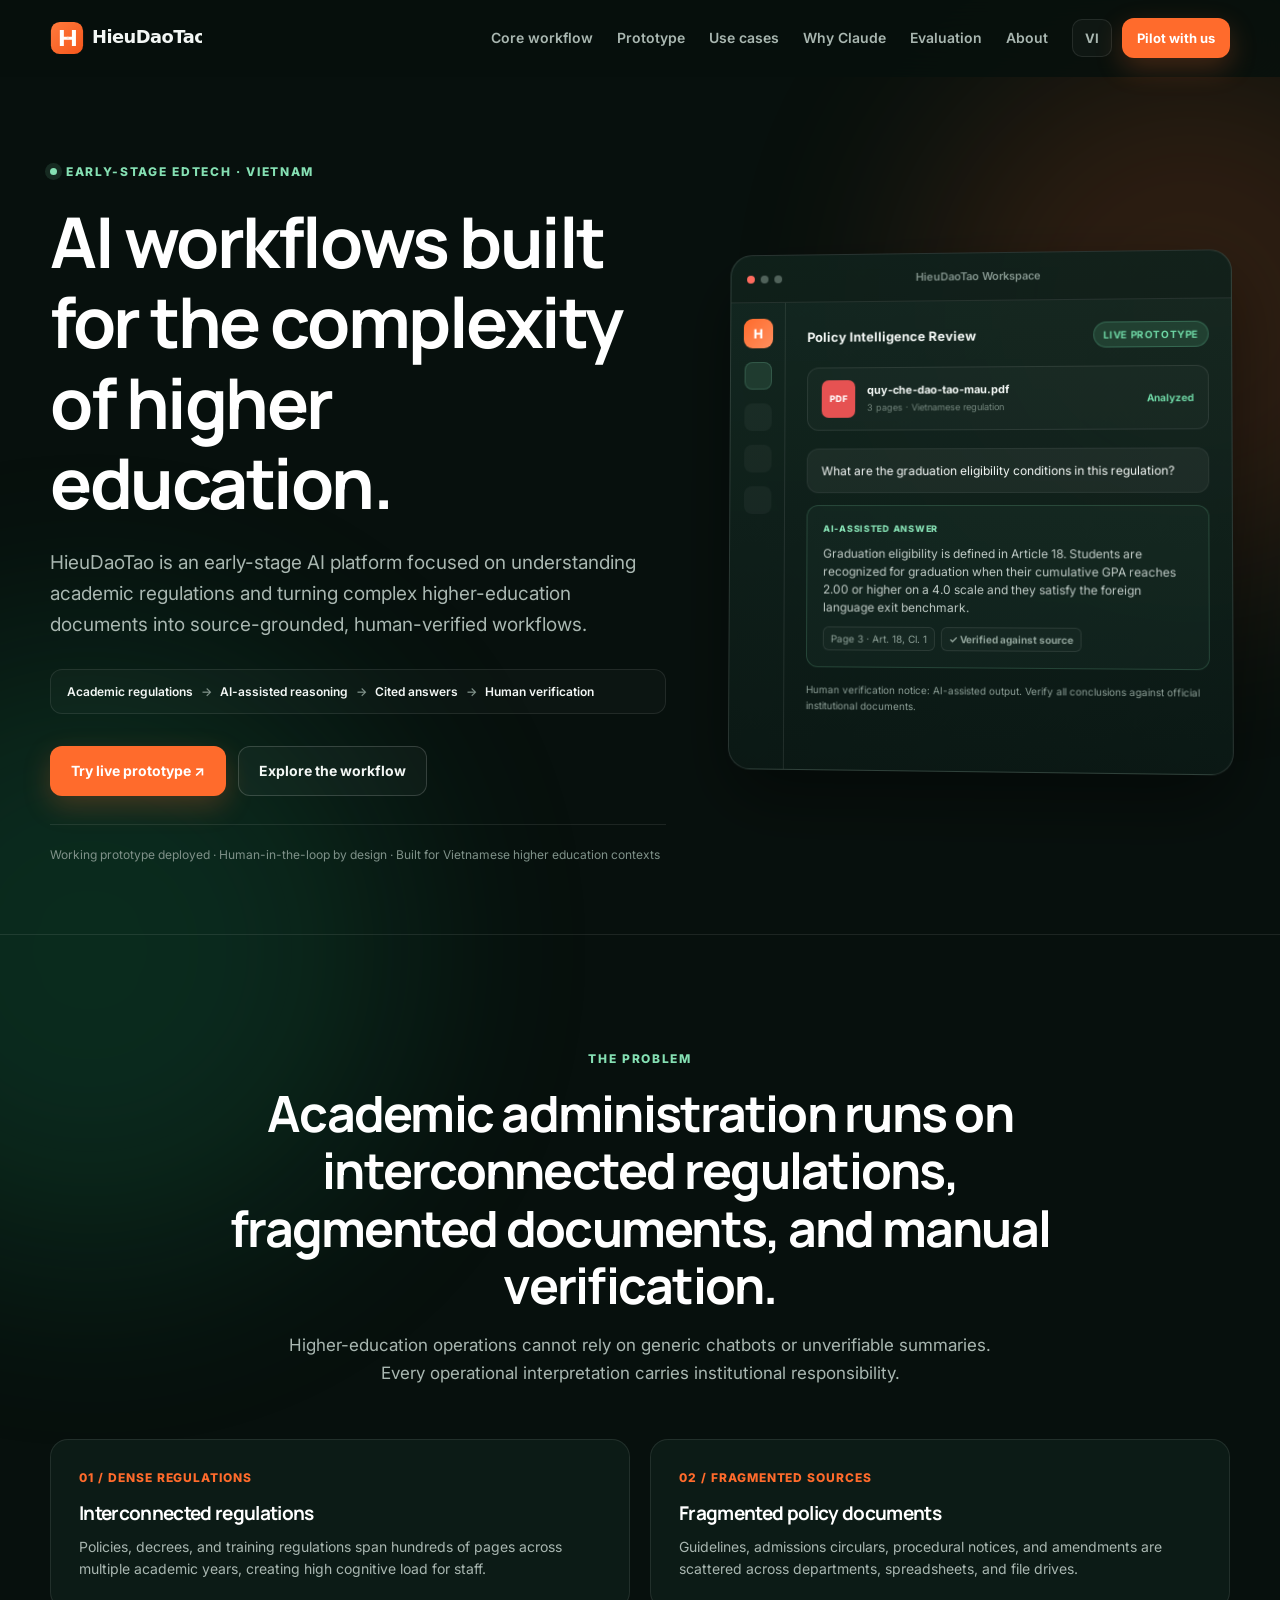
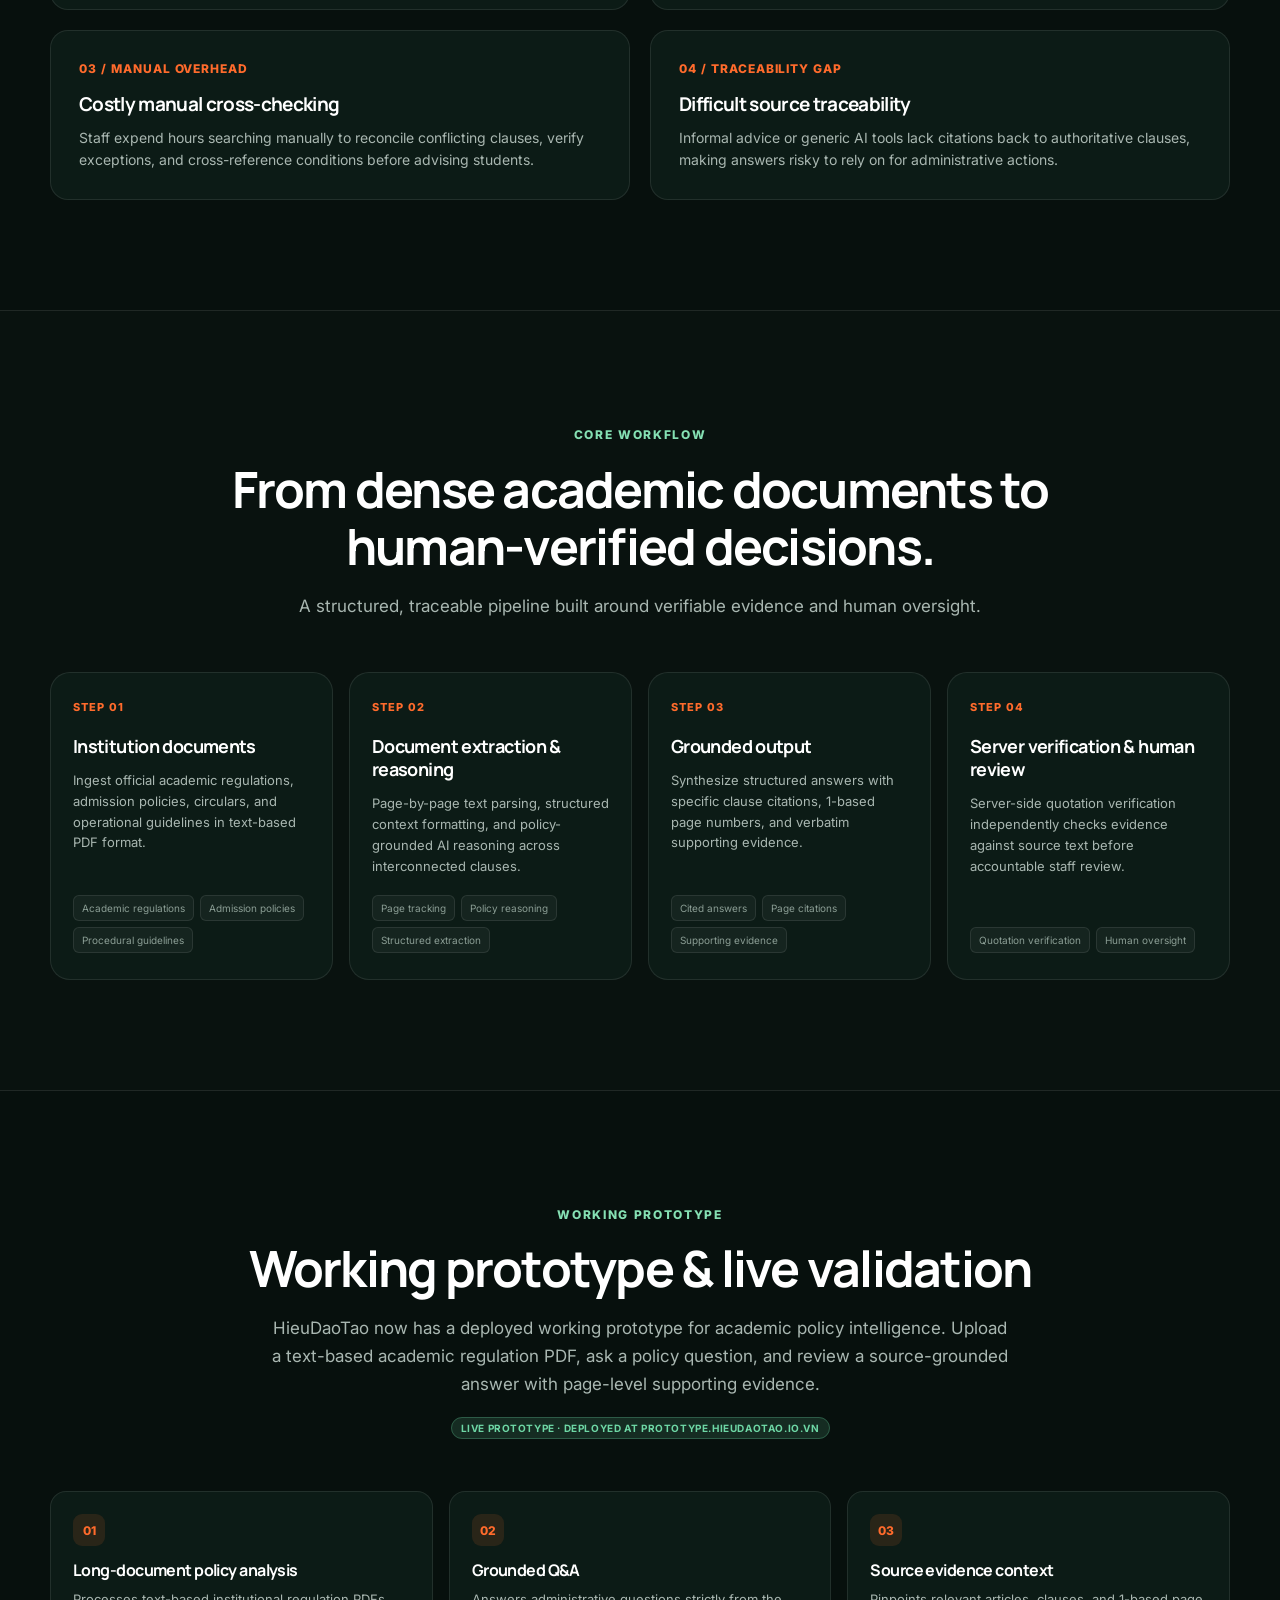
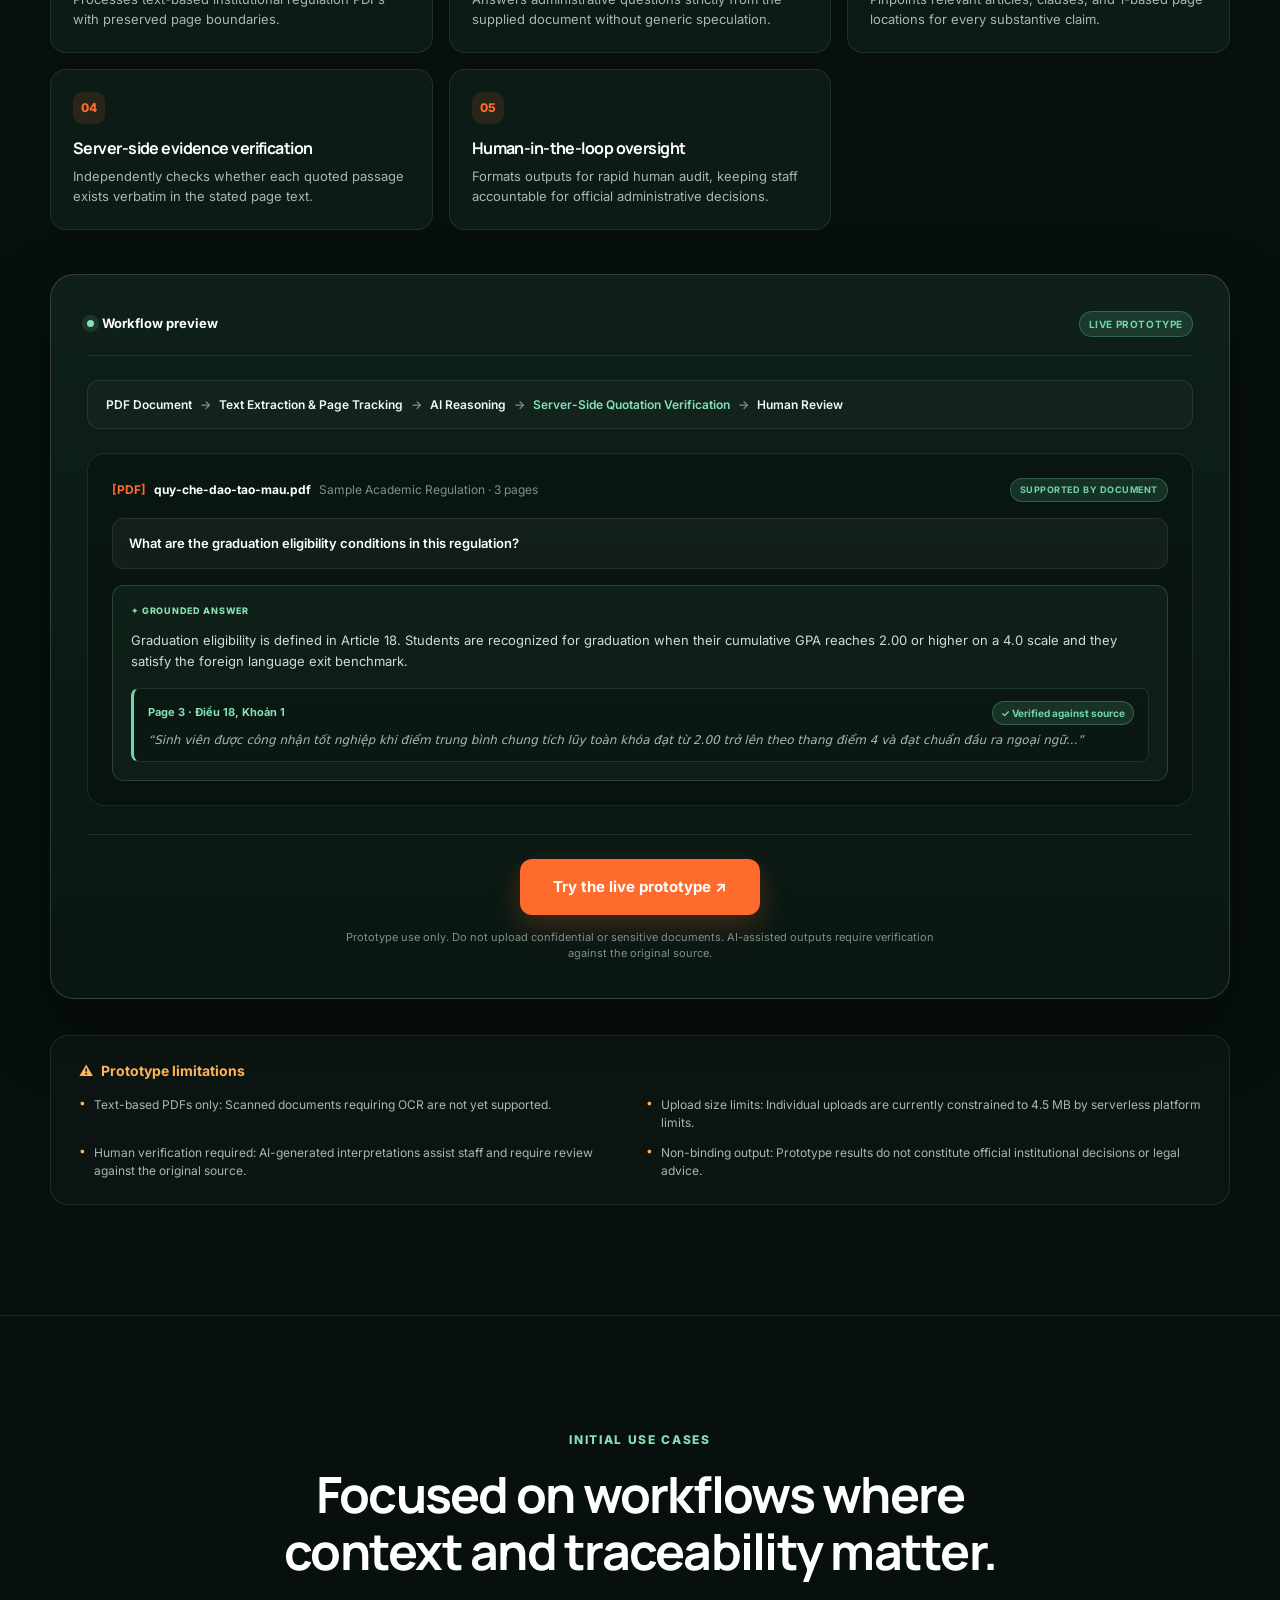
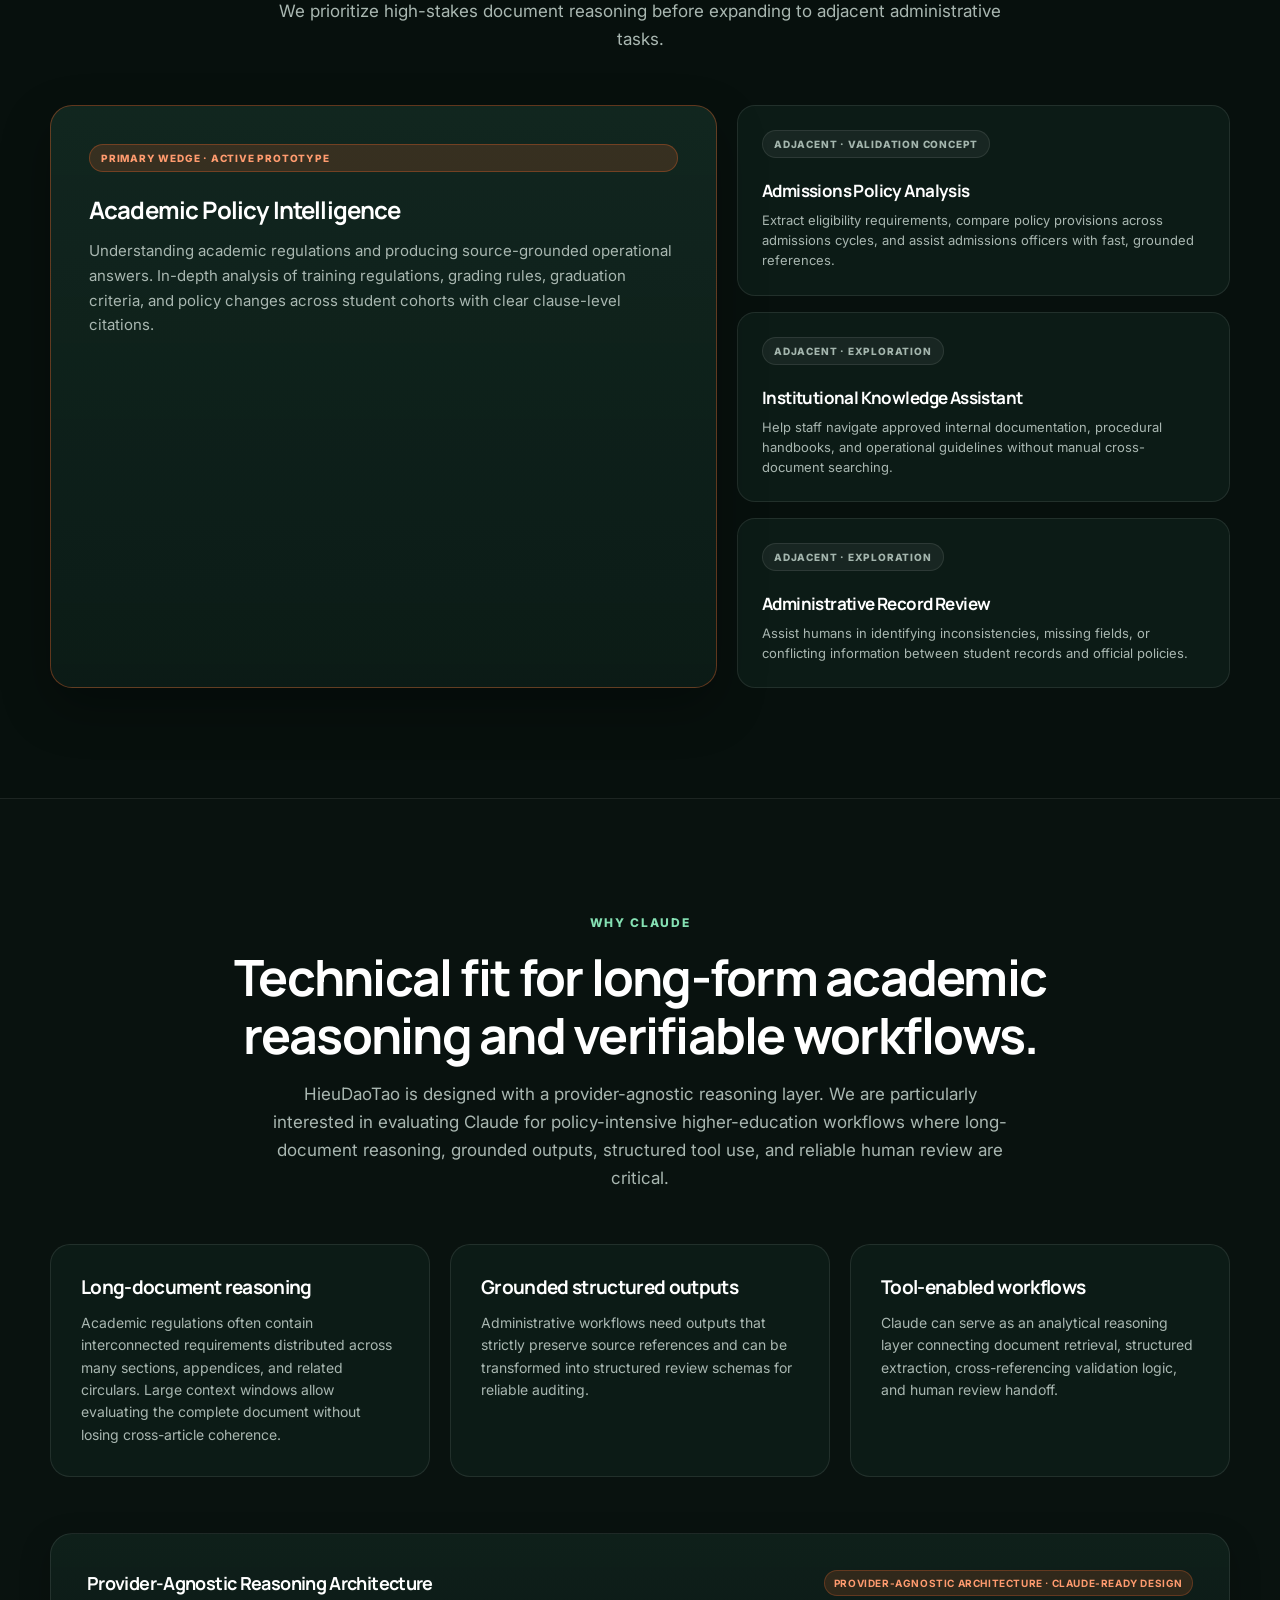
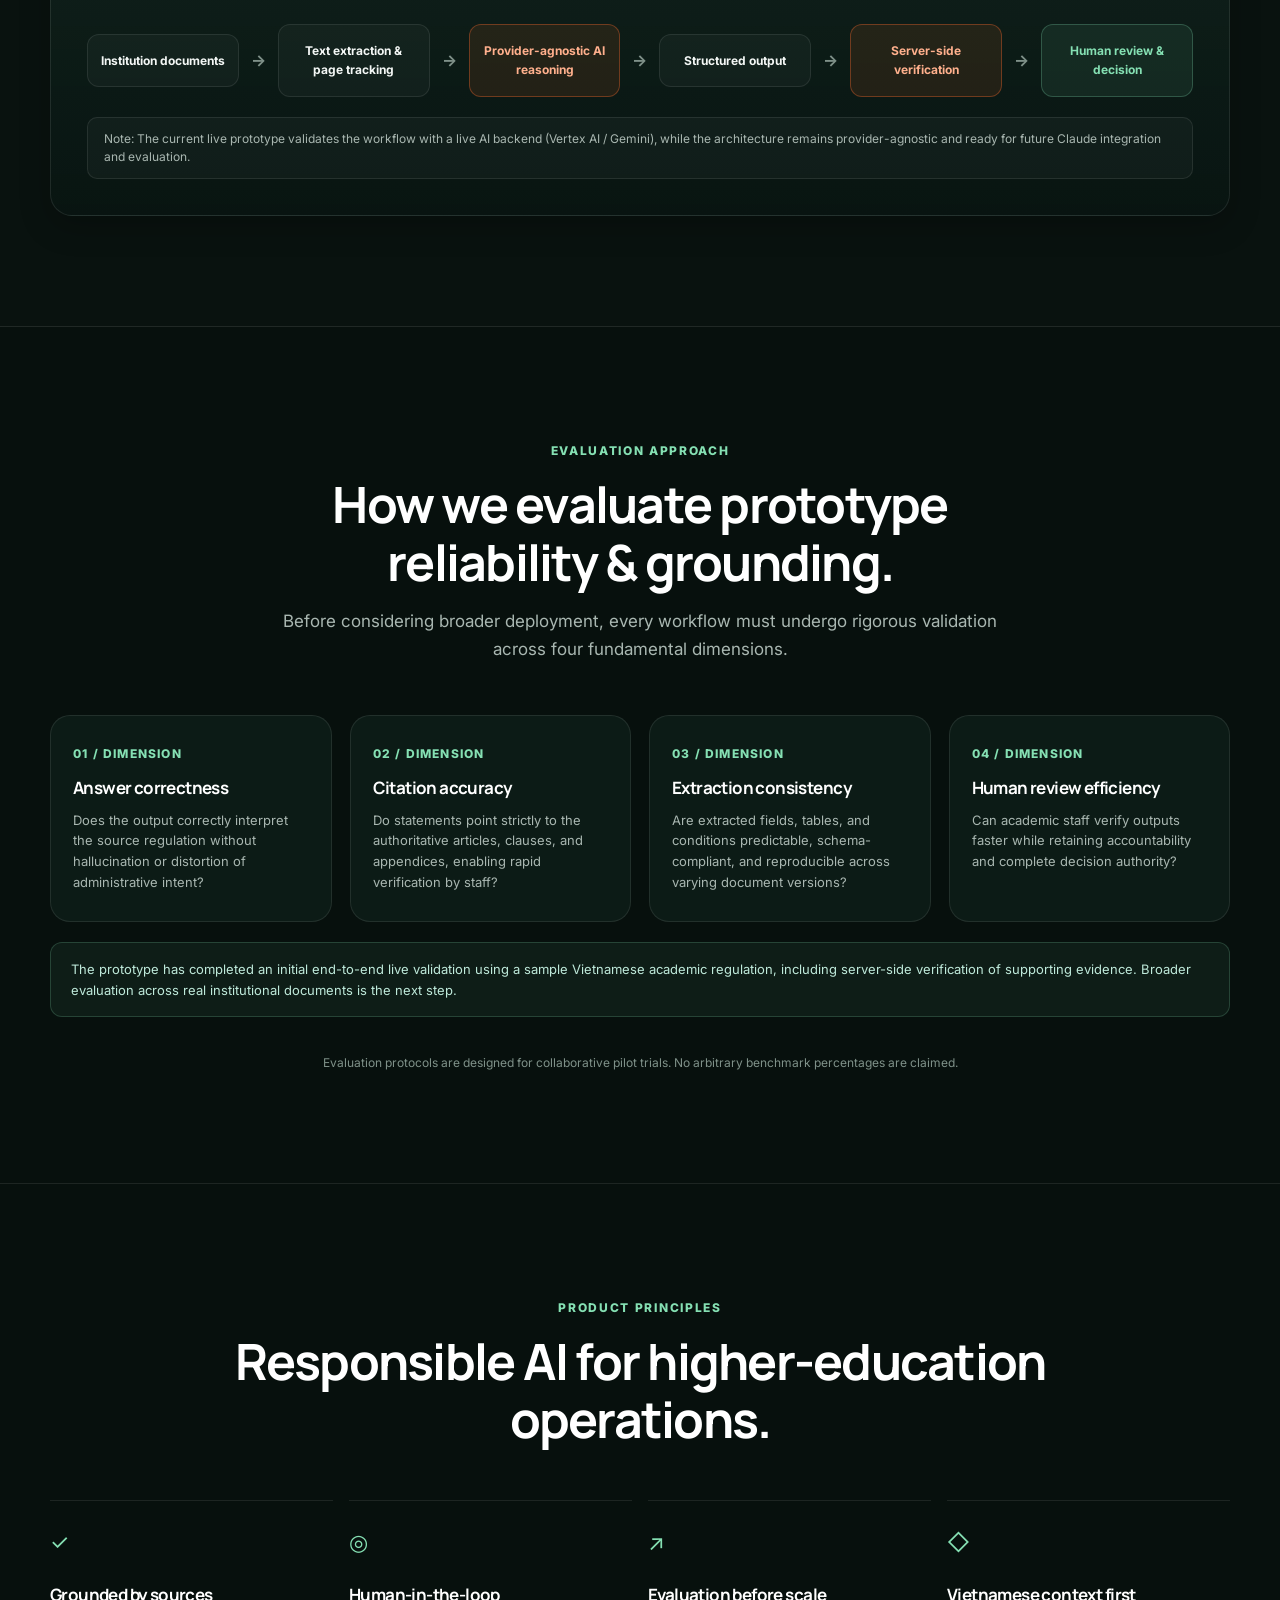
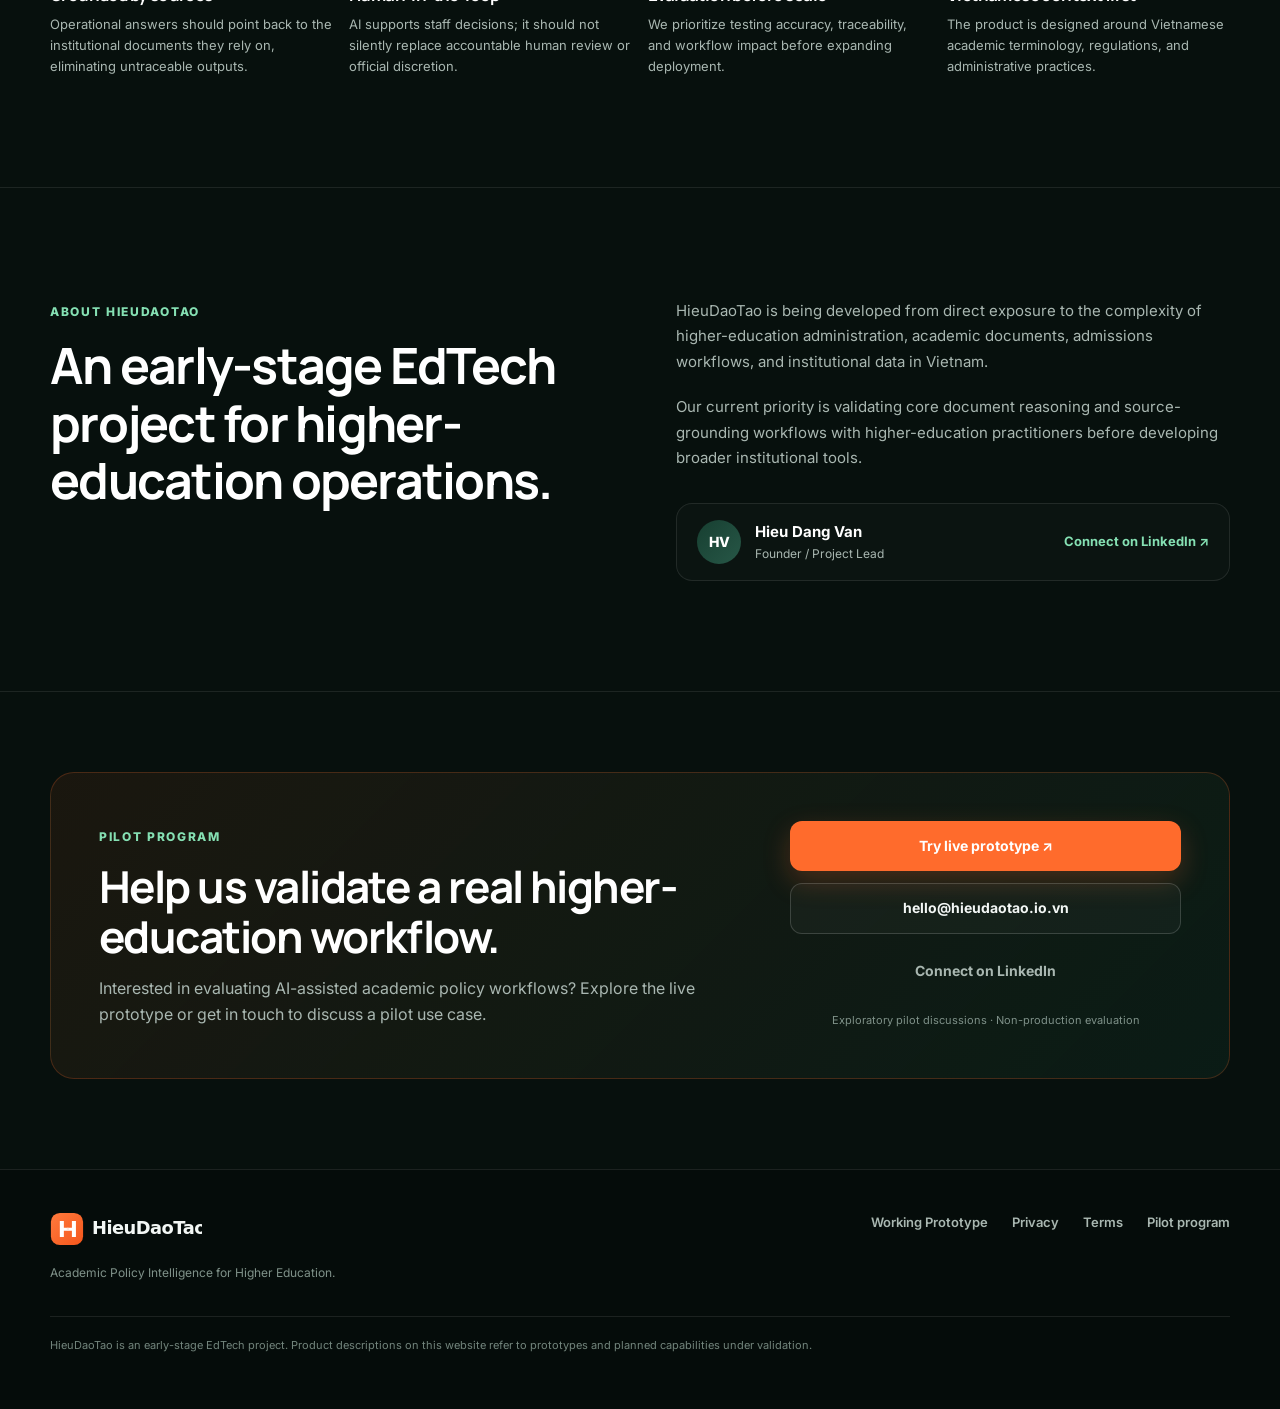
==== commit 2758245b: "feat: publish live prototype on HieuDaoTao website" ====
--- a/index.html
+++ b/index.html
@@ -3,16 +3,16 @@
 <head>
   <meta charset="UTF-8" />
   <meta name="viewport" content="width=device-width, initial-scale=1.0" />
-  <meta name="description" content="HieuDaoTao is an early-stage AI platform focused on academic policy intelligence for higher education in Vietnam, turning complex regulations into source-grounded, human-verified workflows." />
-  <meta name="keywords" content="HieuDaoTao, Academic Policy Intelligence, EdTech Vietnam, higher education AI, academic regulations, university administration, Claude AI, document reasoning" />
+  <meta name="description" content="HieuDaoTao is an early-stage academic policy intelligence project for higher education, with a working prototype for source-grounded analysis of academic regulations and human-reviewed AI workflows." />
+  <meta name="keywords" content="HieuDaoTao, Academic Policy Intelligence, EdTech Vietnam, higher education AI, academic regulations, university administration, document reasoning, policy grounding" />
   <meta name="author" content="HieuDaoTao" />
   <meta name="robots" content="index,follow" />
 
   <!-- Open Graph / Social Metadata -->
   <meta property="og:type" content="website" />
   <meta property="og:url" content="https://www.hieudaotao.io.vn/" />
-  <meta property="og:title" content="HieuDaoTao — Academic Policy Intelligence for Higher Education" />
-  <meta property="og:description" content="Early-stage EdTech project building source-grounded AI workflows for academic regulations and higher-education administration in Vietnam." />
+  <meta property="og:title" content="HieuDaoTao - Academic Policy Intelligence for Higher Education" />
+  <meta property="og:description" content="Early-stage EdTech project with a working prototype for source-grounded AI workflows in academic regulations and higher-education administration." />
   <meta property="og:image" content="https://www.hieudaotao.io.vn/assets/brand/og-image.png" />
   <meta property="og:image:width" content="1200" />
   <meta property="og:image:height" content="630" />
@@ -20,13 +20,13 @@
   <!-- Twitter Card -->
   <meta name="twitter:card" content="summary_large_image" />
   <meta name="twitter:url" content="https://www.hieudaotao.io.vn/" />
-  <meta name="twitter:title" content="HieuDaoTao — Academic Policy Intelligence for Higher Education" />
-  <meta name="twitter:description" content="Early-stage EdTech project building source-grounded AI workflows for academic regulations and higher-education administration in Vietnam." />
+  <meta name="twitter:title" content="HieuDaoTao - Academic Policy Intelligence for Higher Education" />
+  <meta name="twitter:description" content="Early-stage EdTech project with a working prototype for source-grounded AI workflows in academic regulations and higher-education administration." />
   <meta name="twitter:image" content="https://www.hieudaotao.io.vn/assets/brand/og-image.png" />
 
   <link rel="canonical" href="https://www.hieudaotao.io.vn/" />
   <link rel="icon" type="image/svg+xml" href="assets/brand/favicon.svg" />
-  <title>HieuDaoTao — Academic Policy Intelligence for Higher Education</title>
+  <title>HieuDaoTao - Academic Policy Intelligence for Higher Education</title>
 
   <link rel="preconnect" href="https://fonts.googleapis.com" />
   <link rel="preconnect" href="https://fonts.gstatic.com" crossorigin />
@@ -47,7 +47,8 @@
       "addressCountry": "VN"
     },
     "sameAs": [
-      "https://www.linkedin.com/in/hieu-dang-van-b16b89441"
+      "https://www.linkedin.com/in/hieu-dang-van-b16b89441",
+      "https://github.com/tieuhac0109/hieudaotao-prototype"
     ]
   }
   </script>
@@ -69,7 +70,7 @@
 
       <nav class="nav-links" aria-label="Main navigation">
         <a href="#core-workflow" data-i18n="nav.workflow">Core workflow</a>
-        <a href="#prototype" data-i18n="nav.prototype">Current prototype</a>
+        <a href="#prototype" data-i18n="nav.prototype">Prototype</a>
         <a href="#use-cases" data-i18n="nav.usecases">Use cases</a>
         <a href="#why-claude" data-i18n="nav.whyclaude">Why Claude</a>
         <a href="#evaluation" data-i18n="nav.evaluation">Evaluation</a>
@@ -90,7 +91,7 @@
         <div class="hero-copy reveal">
           <div class="eyebrow"><span class="dot"></span><span data-i18n="hero.eyebrow">Early-stage EdTech · Vietnam</span></div>
           <h1 data-i18n="hero.title">AI workflows built for the complexity of higher education.</h1>
-          <p class="hero-lead" data-i18n="hero.lead">HieuDaoTao is an early-stage AI platform focused on understanding academic regulations and turning complex higher-education documents into source-grounded workflows.</p>
+          <p class="hero-lead" data-i18n="hero.lead">HieuDaoTao is an early-stage AI platform focused on understanding academic regulations and turning complex higher-education documents into source-grounded, human-verified workflows.</p>
 
           <div class="hero-pipeline-strip" aria-label="Conceptual pipeline">
             <span class="pipe-item" data-i18n="hero.pipe1">Academic regulations</span>
@@ -103,10 +104,10 @@
           </div>
 
           <div class="hero-actions">
-            <a class="btn btn-primary" href="#prototype" data-i18n="hero.cta1">Explore the prototype</a>
-            <a class="btn btn-ghost" href="#contact" data-i18n="hero.cta2">Join our pilot program →</a>
-          </div>
-          <div class="trust-line" data-i18n="hero.trust">Prototype stage · Human-in-the-loop by design · Built for Vietnamese higher education contexts</div>
+            <a class="btn btn-primary" href="https://prototype.hieudaotao.io.vn/" target="_blank" rel="noopener noreferrer" data-i18n="hero.cta_prototype">Try live prototype ↗</a>
+            <a class="btn btn-outline" href="#core-workflow" data-i18n="hero.cta_explore">Explore the workflow</a>
+          </div>
+          <div class="trust-line" data-i18n="hero.trust">Working prototype deployed · Human-in-the-loop by design · Built for Vietnamese higher education contexts</div>
         </div>
 
         <div class="hero-visual reveal" aria-label="Product concept preview">
@@ -125,28 +126,27 @@
               </aside>
               <div class="workspace">
                 <div class="workspace-head">
-                  <span style="font-weight:700">Admission Policy Review</span>
-                  <span class="status-pill" data-i18n="mockup.status">Prototype</span>
+                  <span style="font-weight:700">Policy Intelligence Review</span>
+                  <span class="status-pill success" data-i18n="mockup.status">Live Prototype</span>
                 </div>
                 <div class="doc-card">
                   <div class="file-icon" aria-hidden="true">PDF</div>
                   <div>
-                    <strong data-i18n="mockup.doc_name">2026_admission_regulation.pdf</strong>
-                    <small data-i18n="mockup.doc_meta">128 pages · Vietnamese</small>
+                    <strong data-i18n="mockup.doc_name">quy-che-dao-tao-mau.pdf</strong>
+                    <small data-i18n="mockup.doc_meta">3 pages · Vietnamese regulation</small>
                   </div>
                   <span class="processed" data-i18n="mockup.processed">Analyzed</span>
                 </div>
-                <div class="question-box" data-i18n="mockup.question">Which sections define eligibility requirements for early admission?</div>
+                <div class="question-box" data-i18n="mockup.question">What are the graduation eligibility conditions in this regulation?</div>
                 <div class="answer-card">
                   <div class="ai-chip" data-i18n="mockup.ai_chip">AI-assisted answer</div>
-                  <p data-i18n="mockup.answer">The regulation defines eligibility across three sections. The most relevant provisions are found in Articles 7, 11, and Appendix II.</p>
+                  <p data-i18n="mockup.answer">Graduation eligibility is defined in Article 18. Students are recognized for graduation when their cumulative GPA reaches 2.00 or higher on a 4.0 scale and they satisfy the foreign language exit benchmark.</p>
                   <div class="sources-wrap">
-                    <span data-i18n="mockup.src1">Art. 7</span>
-                    <span data-i18n="mockup.src2">Art. 11</span>
-                    <span data-i18n="mockup.src3">Appendix II</span>
+                    <span data-i18n="mockup.src">Page 3 · Art. 18, Cl. 1</span>
+                    <span class="verified-badge" data-i18n="mockup.verified_badge">✓ Verified against source</span>
                   </div>
                 </div>
-                <div class="warning-notice" data-i18n="mockup.warning">Human verification recommended before operational use.</div>
+                <div class="warning-notice" data-i18n="mockup.warning">Human verification notice: AI-assisted output. Verify all conclusions against official institutional documents.</div>
               </div>
             </div>
           </div>
@@ -201,7 +201,7 @@
           <div class="pipeline-card reveal">
             <span class="pipeline-step-badge" data-i18n="workflow.s1.step">Step 01</span>
             <h3 data-i18n="workflow.s1.title">Institution documents</h3>
-            <p data-i18n="workflow.s1.body">Ingest official academic regulations, admission policies, circulars, and operational guidelines in Vietnamese.</p>
+            <p data-i18n="workflow.s1.body">Ingest official academic regulations, admission policies, circulars, and operational guidelines in text-based PDF format.</p>
             <div class="pipe-tag-list">
               <span data-i18n="workflow.s1.tag1">Academic regulations</span>
               <span data-i18n="workflow.s1.tag2">Admission policies</span>
@@ -211,11 +211,11 @@
 
           <div class="pipeline-card reveal">
             <span class="pipeline-step-badge" data-i18n="workflow.s2.step">Step 02</span>
-            <h3 data-i18n="workflow.s2.title">Document understanding</h3>
-            <p data-i18n="workflow.s2.body">Long-context reasoning, semantic provision retrieval, and structured information extraction across interconnected clauses.</p>
+            <h3 data-i18n="workflow.s2.title">Document extraction & reasoning</h3>
+            <p data-i18n="workflow.s2.body">Page-by-page text parsing, structured context formatting, and policy-grounded AI reasoning across interconnected clauses.</p>
             <div class="pipe-tag-list">
-              <span data-i18n="workflow.s2.tag1">Retrieval</span>
-              <span data-i18n="workflow.s2.tag2">Long-context reasoning</span>
+              <span data-i18n="workflow.s2.tag1">Page tracking</span>
+              <span data-i18n="workflow.s2.tag2">Policy reasoning</span>
               <span data-i18n="workflow.s2.tag3">Structured extraction</span>
             </div>
           </div>
@@ -223,156 +223,146 @@
           <div class="pipeline-card reveal">
             <span class="pipeline-step-badge" data-i18n="workflow.s3.step">Step 03</span>
             <h3 data-i18n="workflow.s3.title">Grounded output</h3>
-            <p data-i18n="workflow.s3.body">Synthesize cited answers, structured review fields, and specific provisions for audit-ready inspection.</p>
+            <p data-i18n="workflow.s3.body">Synthesize structured answers with specific clause citations, 1-based page numbers, and verbatim supporting evidence.</p>
             <div class="pipe-tag-list">
               <span data-i18n="workflow.s3.tag1">Cited answers</span>
-              <span data-i18n="workflow.s3.tag2">Structured fields</span>
-              <span data-i18n="workflow.s3.tag3">Identified provisions</span>
+              <span data-i18n="workflow.s3.tag2">Page citations</span>
+              <span data-i18n="workflow.s3.tag3">Supporting evidence</span>
             </div>
           </div>
 
           <div class="pipeline-card reveal">
             <span class="pipeline-step-badge" data-i18n="workflow.s4.step">Step 04</span>
-            <h3 data-i18n="workflow.s4.title">Human verification</h3>
-            <p data-i18n="workflow.s4.body">Operational decisions remain subject to accountable human review. AI supports staff rather than replacing oversight.</p>
+            <h3 data-i18n="workflow.s4.title">Server verification & human review</h3>
+            <p data-i18n="workflow.s4.body">Server-side quotation verification independently checks evidence against source text before accountable staff review.</p>
             <div class="pipe-tag-list">
-              <span data-i18n="workflow.s4.tag1">Accountable oversight</span>
-              <span data-i18n="workflow.s4.tag2">Operational discretion</span>
-            </div>
-          </div>
-        </div>
-      </div>
-    </section>
-
-    <!-- 4. Current Prototype Section & Interactive Concept -->
+              <span data-i18n="workflow.s4.tag1">Quotation verification</span>
+              <span data-i18n="workflow.s4.tag2">Human oversight</span>
+            </div>
+          </div>
+        </div>
+      </div>
+    </section>
+
+    <!-- 4. Working Prototype Section -->
     <section class="section prototype-section" id="prototype">
       <div class="container">
         <div class="section-heading centered reveal">
-          <span class="section-label" data-i18n="prototype.label">What exists today</span>
-          <h2 data-i18n="prototype.title">Current prototype & workflow validation</h2>
-          <p data-i18n="prototype.lead">We are actively developing and validating core document reasoning workflows on real Vietnamese academic texts.</p>
-          <div style="margin-top:16px"><span class="status-pill" data-i18n="prototype.badge">Current stage: prototype development and workflow validation</span></div>
+          <span class="section-label" data-i18n="prototype.label">Working prototype</span>
+          <h2 data-i18n="prototype.title">Working prototype & live validation</h2>
+          <p data-i18n="prototype.lead">HieuDaoTao now has a deployed working prototype for academic policy intelligence. Upload a text-based academic regulation PDF, ask a policy question, and review a source-grounded answer with page-level supporting evidence.</p>
+          <div style="margin-top:16px"><span class="status-pill success" data-i18n="prototype.badge">Live prototype · Deployed at prototype.hieudaotao.io.vn</span></div>
         </div>
 
         <div class="prototype-capabilities-grid">
           <div class="cap-card reveal">
             <div class="cap-icon">01</div>
-            <h3 data-i18n="prototype.c1.title">Loading long documents</h3>
-            <p data-i18n="prototype.c1.body">Processing multi-hundred-page regulations, circulars, and institutional policy frameworks in Vietnamese.</p>
+            <h3 data-i18n="prototype.c1.title">Long-document policy analysis</h3>
+            <p data-i18n="prototype.c1.body">Processes text-based institutional regulation PDFs with preserved page boundaries.</p>
           </div>
           <div class="cap-card reveal">
             <div class="cap-icon">02</div>
-            <h3 data-i18n="prototype.c2.title">Asking document questions</h3>
-            <p data-i18n="prototype.c2.body">Querying specific academic procedures, eligibility clauses, and administrative conditions.</p>
+            <h3 data-i18n="prototype.c2.title">Grounded Q&A</h3>
+            <p data-i18n="prototype.c2.body">Answers administrative questions strictly from the supplied document without generic speculation.</p>
           </div>
           <div class="cap-card reveal">
             <div class="cap-icon">03</div>
-            <h3 data-i18n="prototype.c3.title">Retrieving relevant provisions</h3>
-            <p data-i18n="prototype.c3.body">Pinpointing relevant articles, clauses, and appendices across interconnected institutional files.</p>
+            <h3 data-i18n="prototype.c3.title">Source evidence context</h3>
+            <p data-i18n="prototype.c3.body">Pinpoints relevant articles, clauses, and 1-based page locations for every substantive claim.</p>
           </div>
           <div class="cap-card reveal">
             <div class="cap-icon">04</div>
-            <h3 data-i18n="prototype.c4.title">Source-grounded answers</h3>
-            <p data-i18n="prototype.c4.body">Producing structured responses with inline citations back to original document text.</p>
+            <h3 data-i18n="prototype.c4.title">Server-side evidence verification</h3>
+            <p data-i18n="prototype.c4.body">Independently checks whether each quoted passage exists verbatim in the stated page text.</p>
           </div>
           <div class="cap-card reveal">
             <div class="cap-icon">05</div>
-            <h3 data-i18n="prototype.c5.title">Structured extraction</h3>
-            <p data-i18n="prototype.c5.body">Turning unstructured requirements into reviewable tables, schemas, and checklist items.</p>
-          </div>
-          <div class="cap-card reveal">
-            <div class="cap-icon">06</div>
-            <h3 data-i18n="prototype.c6.title">Human review handoff</h3>
-            <p data-i18n="prototype.c6.body">Preparing outputs for rapid inspection, verification, and final decision by staff.</p>
-          </div>
-        </div>
-
-        <!-- Interactive Sample Concept -->
-        <div class="interactive-container reveal">
-          <div class="concept-disclaimer-bar">
-            <span class="badge-label">
-              <span class="dot" style="background:#ffb08d"></span>
-              <span data-i18n="prototype.demo.disclaimer">Interactive product concept using sample content — not a production system.</span>
-            </span>
-          </div>
-
-          <div class="concept-grid">
-            <div class="concept-input-panel">
-              <div class="concept-card-block">
-                <span class="block-label" data-i18n="prototype.demo.doc_label">Sample Document</span>
-                <div class="doc-info-row">
-                  <div class="file-icon" aria-hidden="true">PDF</div>
-                  <div>
-                    <strong style="color:var(--text-bright);font-size:14px" data-i18n="prototype.demo.doc_title">University Admission Regulation 2026</strong>
-                    <small style="color:var(--muted);display:block" data-i18n="prototype.demo.doc_meta">128 pages · Vietnamese higher education</small>
-                  </div>
+            <h3 data-i18n="prototype.c5.title">Human-in-the-loop oversight</h3>
+            <p data-i18n="prototype.c5.body">Formats outputs for rapid human audit, keeping staff accountable for official administrative decisions.</p>
+          </div>
+        </div>
+
+        <!-- Polished Workflow Preview Panel -->
+        <div class="workflow-preview-container reveal">
+          <div class="preview-header-bar">
+            <div class="preview-badge-label">
+              <span class="dot"></span>
+              <span data-i18n="prototype.preview_label">Workflow preview</span>
+            </div>
+            <span class="status-pill success">Live prototype</span>
+          </div>
+
+          <!-- Real Workflow Steps Strip -->
+          <div class="workflow-steps-strip">
+            <span class="wf-step">PDF Document</span>
+            <span class="wf-arrow">→</span>
+            <span class="wf-step">Text Extraction & Page Tracking</span>
+            <span class="wf-arrow">→</span>
+            <span class="wf-step">AI Reasoning</span>
+            <span class="wf-arrow">→</span>
+            <span class="wf-step highlight">Server-Side Quotation Verification</span>
+            <span class="wf-arrow">→</span>
+            <span class="wf-step">Human Review</span>
+          </div>
+
+          <!-- Sample Execution Card -->
+          <div class="sample-execution-card">
+            <div class="sample-exec-header">
+              <div class="sample-doc-tag">
+                <span style="font-weight:700;color:var(--accent)">[PDF]</span>
+                <strong style="color:var(--text-bright)" data-i18n="prototype.preview_doc">quy-che-dao-tao-mau.pdf</strong>
+                <span style="color:var(--muted-dim)" data-i18n="prototype.preview_doc_meta">Sample Academic Regulation · 3 pages</span>
+              </div>
+              <span class="status-pill success" style="font-size:9px">SUPPORTED BY DOCUMENT</span>
+            </div>
+
+            <div class="sample-query-box" data-i18n="prototype.preview_q">What are the graduation eligibility conditions in this regulation?</div>
+
+            <div class="sample-answer-box">
+              <div class="sample-answer-head">
+                <span class="ai-chip">✦ Grounded Answer</span>
+              </div>
+              <p class="sample-answer-text" data-i18n="prototype.preview_ans">Graduation eligibility is defined in Article 18. Students are recognized for graduation when their cumulative GPA reaches 2.00 or higher on a 4.0 scale and they satisfy the foreign language exit benchmark.</p>
+
+              <div class="sample-evidence-block">
+                <div class="evidence-meta-row">
+                  <span class="evidence-loc-chip" data-i18n="prototype.preview_evidence_tag">Page 3 · Điều 18, Khoản 1</span>
+                  <span class="verified-badge" data-i18n="prototype.preview_verified">✓ Verified against source</span>
                 </div>
+                <p class="evidence-quote-text" data-i18n="prototype.preview_quote">“Sinh viên được công nhận tốt nghiệp khi điểm trung bình chung tích lũy toàn khóa đạt từ 2.00 trở lên theo thang điểm 4 và đạt chuẩn đầu ra ngoại ngữ...”</p>
               </div>
-
-              <div class="concept-card-block">
-                <span class="block-label" data-i18n="prototype.demo.query_label">Staff Query</span>
-                <div class="query-display" data-i18n="prototype.demo.query_text">Which provisions define early-admission eligibility requirements?</div>
-              </div>
-
-              <div class="concept-action-row">
-                <button class="btn btn-primary" id="runPrototypeBtn" type="button" aria-label="Run sample workflow">
-                  <span data-i18n="prototype.demo.run_btn">Run sample workflow</span>
-                </button>
-                <button class="btn btn-outline" id="resetPrototypeBtn" type="button" style="display:none" aria-label="Reset workflow">
-                  <span data-i18n="prototype.demo.reset_btn">Reset workflow</span>
-                </button>
-              </div>
-            </div>
-
-            <!-- Stepper Progression Panel -->
-            <div class="stepper-panel" role="region" aria-live="polite">
-              <div class="stepper-header">
-                <span data-i18n="prototype.demo.stepper_title">Workflow Pipeline Simulation</span>
-                <span class="status-pill" style="font-size:9px">Client Concept</span>
-              </div>
-
-              <div class="stepper-track">
-                <div class="stepper-step" id="pStep1">
-                  <span class="step-dot">1</span>
-                  <span data-i18n="prototype.demo.step1">Document loaded</span>
-                </div>
-                <div class="stepper-step" id="pStep2">
-                  <span class="step-dot">2</span>
-                  <span data-i18n="prototype.demo.step2">Retrieving provisions</span>
-                </div>
-                <div class="stepper-step" id="pStep3">
-                  <span class="step-dot">3</span>
-                  <span data-i18n="prototype.demo.step3">Reasoning</span>
-                </div>
-                <div class="stepper-step" id="pStep4">
-                  <span class="step-dot">4</span>
-                  <span data-i18n="prototype.demo.step4">Grounding answer</span>
-                </div>
-                <div class="stepper-step" id="pStep5">
-                  <span class="step-dot">5</span>
-                  <span data-i18n="prototype.demo.step5">Ready for human review</span>
-                </div>
-              </div>
-
-              <!-- Output Box revealed on completion -->
-              <div class="stepper-output" id="demoOutput">
-                <div class="grounded-response-box">
-                  <div class="response-head">
-                    <span class="ai-chip" data-i18n="prototype.demo.ans_title">Grounded Output Summary</span>
-                    <span class="status-pill success" style="font-size:9px">Grounded</span>
-                  </div>
-                  <p class="response-text" data-i18n="prototype.demo.ans_p1">Early admission eligibility is defined across three key provisions: Article 7 (General criteria for high school academic records), Article 11 (Specific threshold criteria and program-specific conditions), and Appendix II (Conversion table for accredited language certificates).</p>
-
-                  <div style="font-size:11px;color:var(--muted);margin-top:10px" data-i18n="prototype.demo.ans_src_label">Identified provisions:</div>
-                  <div class="citation-list">
-                    <span class="citation-chip" data-i18n="prototype.demo.ans_src1">Art. 7 (Criteria)</span>
-                    <span class="citation-chip" data-i18n="prototype.demo.ans_src2">Art. 11 (Thresholds)</span>
-                    <span class="citation-chip" data-i18n="prototype.demo.ans_src3">Appendix II (Certificates)</span>
-                  </div>
-
-                  <div class="human-review-callout" data-i18n="prototype.demo.review_notice">Operational verification required: Staff must confirm the applicant certificate validity period against Circular 08/2022 before applying results.</div>
-                </div>
-              </div>
+            </div>
+          </div>
+
+          <!-- Prototype CTA -->
+          <div class="prototype-cta-panel">
+            <a class="btn btn-primary" href="https://prototype.hieudaotao.io.vn/" target="_blank" rel="noopener noreferrer" style="padding:15px 32px;font-size:15px" data-i18n="prototype.cta_btn">Try the live prototype ↗</a>
+            <div class="prototype-disclaimer-note" data-i18n="prototype.disclaimer">Prototype use only. Do not upload confidential or sensitive documents. AI-assisted outputs require verification against the original source.</div>
+          </div>
+        </div>
+
+        <!-- Prototype Limitations Box -->
+        <div class="prototype-limits-wrap reveal">
+          <div class="limits-head">
+            <span>⚠</span>
+            <span data-i18n="prototype.limits.title">Prototype limitations</span>
+          </div>
+          <div class="limits-grid">
+            <div class="limit-item">
+              <span>•</span>
+              <span data-i18n="prototype.limits.l1">Text-based PDFs only: Scanned documents requiring OCR are not yet supported.</span>
+            </div>
+            <div class="limit-item">
+              <span>•</span>
+              <span data-i18n="prototype.limits.l2">Upload size limits: Individual uploads are currently constrained to 4.5 MB by serverless platform limits.</span>
+            </div>
+            <div class="limit-item">
+              <span>•</span>
+              <span data-i18n="prototype.limits.l3">Human verification required: AI-generated interpretations assist staff and require review against the original source.</span>
+            </div>
+            <div class="limit-item">
+              <span>•</span>
+              <span data-i18n="prototype.limits.l4">Non-binding output: Prototype results do not constitute official institutional decisions or legal advice.</span>
             </div>
           </div>
         </div>
@@ -426,7 +416,7 @@
         <div class="section-heading centered reveal">
           <span class="section-label" data-i18n="whyclaude.label">Why Claude</span>
           <h2 data-i18n="whyclaude.title">Technical fit for long-form academic reasoning and verifiable workflows.</h2>
-          <p data-i18n="whyclaude.lead">We are prototyping with Claude because higher-education administration requires deep contextual understanding, nuanced language comprehension, and verifiable outputs.</p>
+          <p data-i18n="whyclaude.lead">HieuDaoTao is designed with a provider-agnostic reasoning layer. We are particularly interested in evaluating Claude for policy-intensive higher-education workflows where long-document reasoning, grounded outputs, structured tool use, and reliable human review are critical.</p>
         </div>
 
         <div class="themes-grid">
@@ -447,23 +437,25 @@
         <!-- Concept Architecture Diagram -->
         <div class="concept-arch-wrap reveal">
           <div class="arch-header">
-            <h3 style="font-size:18px" data-i18n="whyclaude.arch.title">Concept Architecture</h3>
-            <span class="status-pill" data-i18n="whyclaude.arch.badge">Concept architecture — not a production deployment</span>
+            <h3 style="font-size:18px" data-i18n="whyclaude.arch.title">Provider-Agnostic Reasoning Architecture</h3>
+            <span class="status-pill" data-i18n="whyclaude.arch.badge">Provider-agnostic architecture · Claude-ready design</span>
           </div>
 
           <div class="arch-flow">
             <div class="arch-node-box" data-i18n="whyclaude.arch.n1">Institution documents</div>
             <span class="arch-arrow">→</span>
-            <div class="arch-node-box" data-i18n="whyclaude.arch.n2">Secure ingestion / retrieval</div>
+            <div class="arch-node-box" data-i18n="whyclaude.arch.n2">Text extraction & page tracking</div>
             <span class="arch-arrow">→</span>
-            <div class="arch-node-box highlight" data-i18n="whyclaude.arch.n3">Claude reasoning layer</div>
+            <div class="arch-node-box highlight" data-i18n="whyclaude.arch.n3">Provider-agnostic AI reasoning</div>
             <span class="arch-arrow">→</span>
             <div class="arch-node-box" data-i18n="whyclaude.arch.n4">Structured output</div>
             <span class="arch-arrow">→</span>
-            <div class="arch-node-box" data-i18n="whyclaude.arch.n5">Validation logic</div>
+            <div class="arch-node-box highlight" data-i18n="whyclaude.arch.n5">Server-side verification</div>
             <span class="arch-arrow">→</span>
             <div class="arch-node-box terminal" data-i18n="whyclaude.arch.n6">Human review & decision</div>
           </div>
+
+          <div class="arch-note-box" data-i18n="whyclaude.note">Note: The current live prototype validates the workflow with a live AI backend (Vertex AI / Gemini), while the architecture remains provider-agnostic and ready for future Claude integration and evaluation.</div>
         </div>
       </div>
     </section>
@@ -473,7 +465,7 @@
       <div class="container">
         <div class="section-heading centered reveal">
           <span class="section-label" data-i18n="evaluation.label">Evaluation approach</span>
-          <h2 data-i18n="evaluation.title">How we plan to evaluate prototype reliability.</h2>
+          <h2 data-i18n="evaluation.title">How we evaluate prototype reliability & grounding.</h2>
           <p data-i18n="evaluation.lead">Before considering broader deployment, every workflow must undergo rigorous validation across four fundamental dimensions.</p>
         </div>
 
@@ -499,6 +491,8 @@
             <p data-i18n="evaluation.d4.body">Can academic staff verify outputs faster while retaining accountability and complete decision authority?</p>
           </article>
         </div>
+
+        <div class="eval-live-note reveal" data-i18n="evaluation.live_milestone">The prototype has completed an initial end-to-end live validation using a sample Vietnamese academic regulation, including server-side verification of supporting evidence. Broader evaluation across real institutional documents is the next step.</div>
 
         <div class="eval-disclaimer-note" data-i18n="evaluation.disclaimer">Evaluation protocols are designed for collaborative pilot trials. No arbitrary benchmark percentages are claimed.</div>
       </div>
@@ -568,11 +562,12 @@
           <div>
             <span class="section-label" data-i18n="contact.label">Pilot program</span>
             <h2 data-i18n="contact.title">Help us validate a real higher-education workflow.</h2>
-            <p data-i18n="contact.body">HieuDaoTao is looking for early conversations with higher-education teams interested in evaluating document analysis, policy-grounded Q&A, and administrative workflow support.</p>
+            <p data-i18n="contact.body">Interested in evaluating AI-assisted academic policy workflows? Explore the live prototype or get in touch to discuss a pilot use case.</p>
           </div>
           <div class="contact-actions">
-            <a class="btn btn-primary" href="mailto:hello@hieudaotao.io.vn" data-i18n="contact.email_btn">hello@hieudaotao.io.vn</a>
-            <a class="btn btn-outline" href="https://www.linkedin.com/in/hieu-dang-van-b16b89441" target="_blank" rel="noopener noreferrer" data-i18n="contact.linkedin_btn">Connect on LinkedIn</a>
+            <a class="btn btn-primary" href="https://prototype.hieudaotao.io.vn/" target="_blank" rel="noopener noreferrer" data-i18n="contact.cta_prototype">Try live prototype ↗</a>
+            <a class="btn btn-outline" href="mailto:hello@hieudaotao.io.vn" data-i18n="contact.email_btn">hello@hieudaotao.io.vn</a>
+            <a class="btn btn-ghost" href="https://www.linkedin.com/in/hieu-dang-van-b16b89441" target="_blank" rel="noopener noreferrer" data-i18n="contact.linkedin_btn">Connect on LinkedIn</a>
             <span class="contact-stage-note" data-i18n="contact.note">Exploratory pilot discussions · Non-production evaluation</span>
           </div>
         </div>
@@ -591,6 +586,7 @@
       </div>
 
       <div class="footer-links">
+        <a href="#prototype" data-i18n="footer.prototype">Working Prototype</a>
         <a href="privacy.html" data-i18n="footer.privacy">Privacy</a>
         <a href="terms.html" data-i18n="footer.terms">Terms</a>
         <a href="#contact" data-i18n="footer.pilot">Pilot program</a>
--- a/styles.css
+++ b/styles.css
@@ -711,7 +711,7 @@
   border: 1px solid var(--line);
 }
 
-/* Current Prototype Section & Interactive Sandbox */
+/* Working Prototype Section & Live Validation */
 .prototype-section {
   border-bottom: 1px solid var(--line);
 }
@@ -720,7 +720,7 @@
   display: grid;
   grid-template-columns: repeat(3, 1fr);
   gap: 16px;
-  margin-bottom: 52px;
+  margin-bottom: 44px;
 }
 
 .cap-card {
@@ -728,6 +728,12 @@
   border: 1px solid var(--line);
   border-radius: 16px;
   padding: 22px;
+  transition: border-color 0.2s ease, transform 0.2s ease;
+}
+
+.cap-card:hover {
+  border-color: var(--accent-2);
+  transform: translateY(-2px);
 }
 
 .cap-icon {
@@ -755,238 +761,248 @@
   line-height: 1.55;
 }
 
-/* Interactive Product Concept Mockup */
-.interactive-container {
+/* Polished Static Workflow Preview Container */
+.workflow-preview-container {
   background: linear-gradient(180deg, rgba(16, 35, 29, 0.85), rgba(10, 23, 19, 0.95));
   border: 1px solid var(--line-strong);
   border-radius: 24px;
   padding: 36px;
   box-shadow: var(--shadow);
-  margin-top: 36px;
-}
-
-.concept-disclaimer-bar {
+  margin-top: 24px;
+}
+
+.preview-header-bar {
   display: flex;
   align-items: center;
   justify-content: space-between;
+  flex-wrap: wrap;
   gap: 12px;
-  padding: 10px 16px;
-  border-radius: 10px;
-  background: rgba(255, 107, 44, 0.1);
-  border: 1px solid rgba(255, 107, 44, 0.25);
-  font-size: 12px;
-  color: #ffb08d;
+  margin-bottom: 24px;
+  padding-bottom: 18px;
+  border-bottom: 1px solid var(--line);
+}
+
+.preview-badge-label {
+  display: inline-flex;
+  align-items: center;
+  gap: 8px;
+  font-size: 13px;
+  font-weight: 700;
+  color: var(--text-bright);
+}
+
+.workflow-steps-strip {
+  display: flex;
+  align-items: center;
+  flex-wrap: wrap;
+  gap: 8px;
+  margin-bottom: 24px;
+  padding: 14px 18px;
+  border-radius: 12px;
+  background: rgba(255, 255, 255, 0.025);
+  border: 1px solid var(--line);
+  font-size: 12px;
   font-weight: 600;
-  margin-bottom: 28px;
-}
-
-.concept-disclaimer-bar .badge-label {
+}
+
+.workflow-steps-strip .wf-step {
+  color: var(--text);
+}
+
+.workflow-steps-strip .wf-step.highlight {
+  color: var(--accent-2);
+}
+
+.workflow-steps-strip .wf-arrow {
+  color: var(--muted-dim);
+}
+
+.sample-execution-card {
+  background: rgba(0, 0, 0, 0.25);
+  border: 1px solid var(--line);
+  border-radius: 18px;
+  padding: 24px;
+  display: flex;
+  flex-direction: column;
+  gap: 16px;
+}
+
+.sample-exec-header {
+  display: flex;
+  justify-content: space-between;
+  align-items: center;
+  flex-wrap: wrap;
+  gap: 10px;
+}
+
+.sample-doc-tag {
   display: inline-flex;
   align-items: center;
-  gap: 6px;
-}
-
-.concept-grid {
-  display: grid;
-  grid-template-columns: 0.9fr 1.1fr;
-  gap: 36px;
-  align-items: start;
-}
-
-.concept-input-panel {
-  display: flex;
-  flex-direction: column;
-  gap: 18px;
-}
-
-.concept-card-block {
-  background: rgba(255, 255, 255, 0.03);
-  border: 1px solid var(--line);
-  border-radius: 14px;
-  padding: 16px 18px;
-}
-
-.concept-card-block .block-label {
-  font-size: 11px;
-  text-transform: uppercase;
-  color: var(--muted-dim);
-  font-weight: 800;
-  letter-spacing: 0.08em;
-  margin-bottom: 8px;
-  display: block;
-}
-
-.doc-info-row {
-  display: flex;
-  align-items: center;
-  gap: 12px;
-}
-
-.query-display {
-  font-size: 14px;
+  gap: 8px;
+  font-size: 12px;
+  color: var(--muted);
+}
+
+.sample-query-box {
+  background: rgba(255, 255, 255, 0.04);
+  border: 1px solid var(--line);
+  border-radius: 12px;
+  padding: 14px 16px;
+  font-size: 13px;
   font-weight: 600;
   color: var(--text-bright);
-  line-height: 1.5;
-}
-
-.concept-action-row {
-  display: flex;
-  align-items: center;
-  gap: 12px;
-  margin-top: 8px;
-}
-
-/* Stepper Component */
-.stepper-panel {
-  background: rgba(0, 0, 0, 0.25);
-  border: 1px solid var(--line);
-  border-radius: 18px;
-  padding: 24px;
-  min-height: 380px;
-  display: flex;
-  flex-direction: column;
-}
-
-.stepper-header {
-  font-size: 13px;
-  font-weight: 700;
-  color: var(--muted);
-  margin-bottom: 20px;
-  display: flex;
-  align-items: center;
-  justify-content: space-between;
-}
-
-.stepper-track {
-  display: flex;
-  flex-direction: column;
-  gap: 10px;
-}
-
-.stepper-step {
-  display: flex;
-  align-items: center;
-  gap: 14px;
-  padding: 10px 14px;
-  border-radius: 10px;
-  border: 1px solid transparent;
-  background: rgba(255, 255, 255, 0.015);
-  color: var(--muted-dim);
-  font-size: 13px;
-  font-weight: 600;
-  transition: all 0.3s ease;
-}
-
-.stepper-step .step-dot {
-  width: 22px;
-  height: 22px;
-  border-radius: 50%;
-  border: 1px solid var(--line);
-  display: grid;
-  place-items: center;
-  font-size: 10px;
-  font-weight: 800;
-  background: rgba(255, 255, 255, 0.04);
-  color: var(--muted-dim);
-  flex-shrink: 0;
-  transition: all 0.3s ease;
-}
-
-.stepper-step.active {
-  background: rgba(255, 107, 44, 0.08);
-  border-color: rgba(255, 107, 44, 0.25);
-  color: #ff9b6f;
-}
-
-.stepper-step.active .step-dot {
-  background: var(--accent);
-  border-color: var(--accent);
-  color: white;
-  box-shadow: 0 0 12px rgba(255, 107, 44, 0.5);
-  animation: pulse-dot 1.2s infinite ease-in-out;
-}
-
-.stepper-step.completed {
-  background: rgba(110, 215, 165, 0.06);
-  border-color: rgba(110, 215, 165, 0.18);
-  color: var(--text);
-}
-
-.stepper-step.completed .step-dot {
-  background: var(--success);
-  border-color: var(--success);
-  color: #07100d;
-}
-
-@keyframes pulse-dot {
-  0%, 100% { transform: scale(1); }
-  50% { transform: scale(1.15); }
-}
-
-.stepper-output {
-  margin-top: 20px;
-  padding-top: 18px;
-  border-top: 1px solid var(--line);
-  display: none;
-  animation: fadeIn 0.4s ease;
-}
-
-.stepper-output.visible {
-  display: block;
-}
-
-@keyframes fadeIn {
-  from { opacity: 0; transform: translateY(6px); }
-  to { opacity: 1; transform: translateY(0); }
-}
-
-.grounded-response-box {
+}
+
+.sample-answer-box {
   background: rgba(133, 224, 179, 0.05);
   border: 1px solid rgba(133, 224, 179, 0.2);
   border-radius: 12px;
   padding: 18px;
-}
-
-.response-head {
+  display: flex;
+  flex-direction: column;
+  gap: 12px;
+}
+
+.sample-answer-head {
   display: flex;
   justify-content: space-between;
   align-items: center;
-  margin-bottom: 8px;
-}
-
-.response-text {
+  flex-wrap: wrap;
+  gap: 8px;
+}
+
+.sample-answer-text {
   font-size: 13px;
   color: #d1ddd7;
   line-height: 1.6;
   margin: 0;
 }
 
-.citation-list {
-  display: flex;
+.sample-evidence-block {
+  background: rgba(0, 0, 0, 0.2);
+  border: 1px solid rgba(133, 224, 179, 0.15);
+  border-left: 3px solid var(--success);
+  border-radius: 8px;
+  padding: 12px 14px;
+  margin-top: 4px;
+}
+
+.evidence-meta-row {
+  display: flex;
+  justify-content: space-between;
+  align-items: center;
   flex-wrap: wrap;
   gap: 8px;
-  margin-top: 14px;
-}
-
-.citation-chip {
+  margin-bottom: 6px;
+}
+
+.evidence-loc-chip {
   font-size: 11px;
   font-weight: 700;
-  padding: 4px 10px;
-  border-radius: 6px;
-  background: rgba(133, 224, 179, 0.12);
-  border: 1px solid rgba(133, 224, 179, 0.25);
   color: var(--accent-2);
 }
 
-.human-review-callout {
-  margin-top: 14px;
-  padding: 10px 14px;
-  border-radius: 8px;
-  background: rgba(255, 179, 86, 0.08);
-  border: 1px solid rgba(255, 179, 86, 0.2);
-  color: #ffd8a8;
+.verified-badge {
+  display: inline-flex;
+  align-items: center;
+  gap: 4px;
+  background: rgba(110, 215, 165, 0.14);
+  color: var(--success);
+  border: 1px solid rgba(110, 215, 165, 0.3);
+  padding: 3px 8px;
+  border-radius: 99px;
+  font-size: 10px;
+  font-weight: 700;
+}
+
+.evidence-quote-text {
+  font-size: 12px;
+  color: #a8b8b0;
+  font-style: italic;
+  line-height: 1.5;
+  margin: 0;
+}
+
+.prototype-cta-panel {
+  display: flex;
+  flex-direction: column;
+  align-items: center;
+  text-align: center;
+  gap: 14px;
+  margin-top: 28px;
+  padding-top: 24px;
+  border-top: 1px solid var(--line);
+}
+
+.prototype-disclaimer-note {
   font-size: 11px;
+  color: var(--muted-dim);
+  max-width: 620px;
   line-height: 1.5;
+}
+
+/* Prototype Limitations Box */
+.prototype-limits-wrap {
+  margin-top: 36px;
+  background: rgba(255, 255, 255, 0.02);
+  border: 1px solid var(--line);
+  border-radius: 18px;
+  padding: 24px 28px;
+}
+
+.limits-head {
+  display: flex;
+  align-items: center;
+  gap: 8px;
+  font-size: 14px;
+  font-weight: 700;
+  color: var(--warning);
+  margin-bottom: 14px;
+}
+
+.limits-grid {
+  display: grid;
+  grid-template-columns: repeat(2, 1fr);
+  gap: 12px;
+}
+
+.limit-item {
+  display: flex;
+  align-items: flex-start;
+  gap: 8px;
+  font-size: 12px;
+  color: var(--muted);
+  line-height: 1.5;
+}
+
+.limit-item span:first-child {
+  color: var(--warning);
+  font-size: 12px;
+  line-height: 1.2;
+}
+
+/* Architecture Note Box */
+.arch-note-box {
+  margin-top: 20px;
+  padding: 12px 16px;
+  border-radius: 10px;
+  background: rgba(255, 255, 255, 0.03);
+  border: 1px solid var(--line);
+  font-size: 12px;
+  color: var(--muted);
+  line-height: 1.5;
+}
+
+/* Live Milestone Note in Evaluation */
+.eval-live-note {
+  margin-top: 20px;
+  padding: 16px 20px;
+  border-radius: 12px;
+  background: rgba(133, 224, 179, 0.06);
+  border: 1px solid rgba(133, 224, 179, 0.2);
+  color: #bfeadb;
+  font-size: 13px;
+  line-height: 1.6;
 }
 
 /* Use Cases Section */
